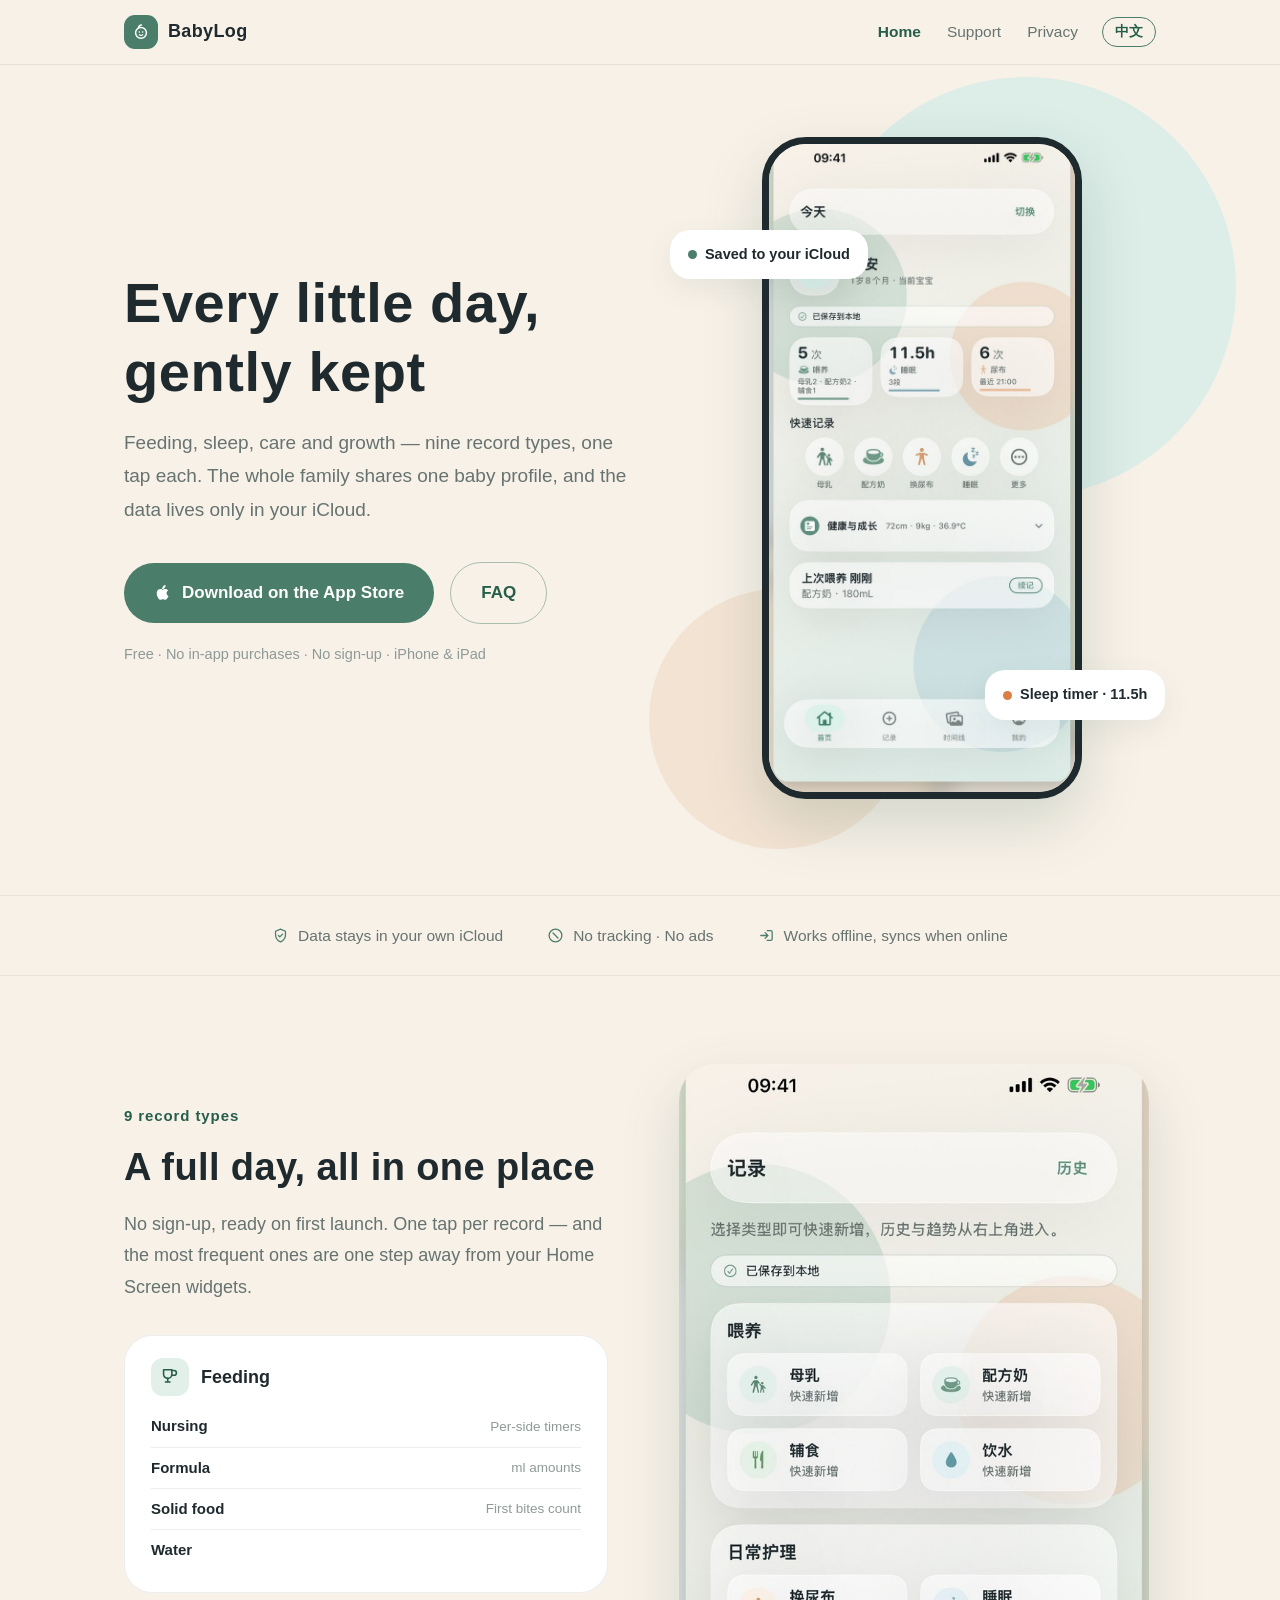
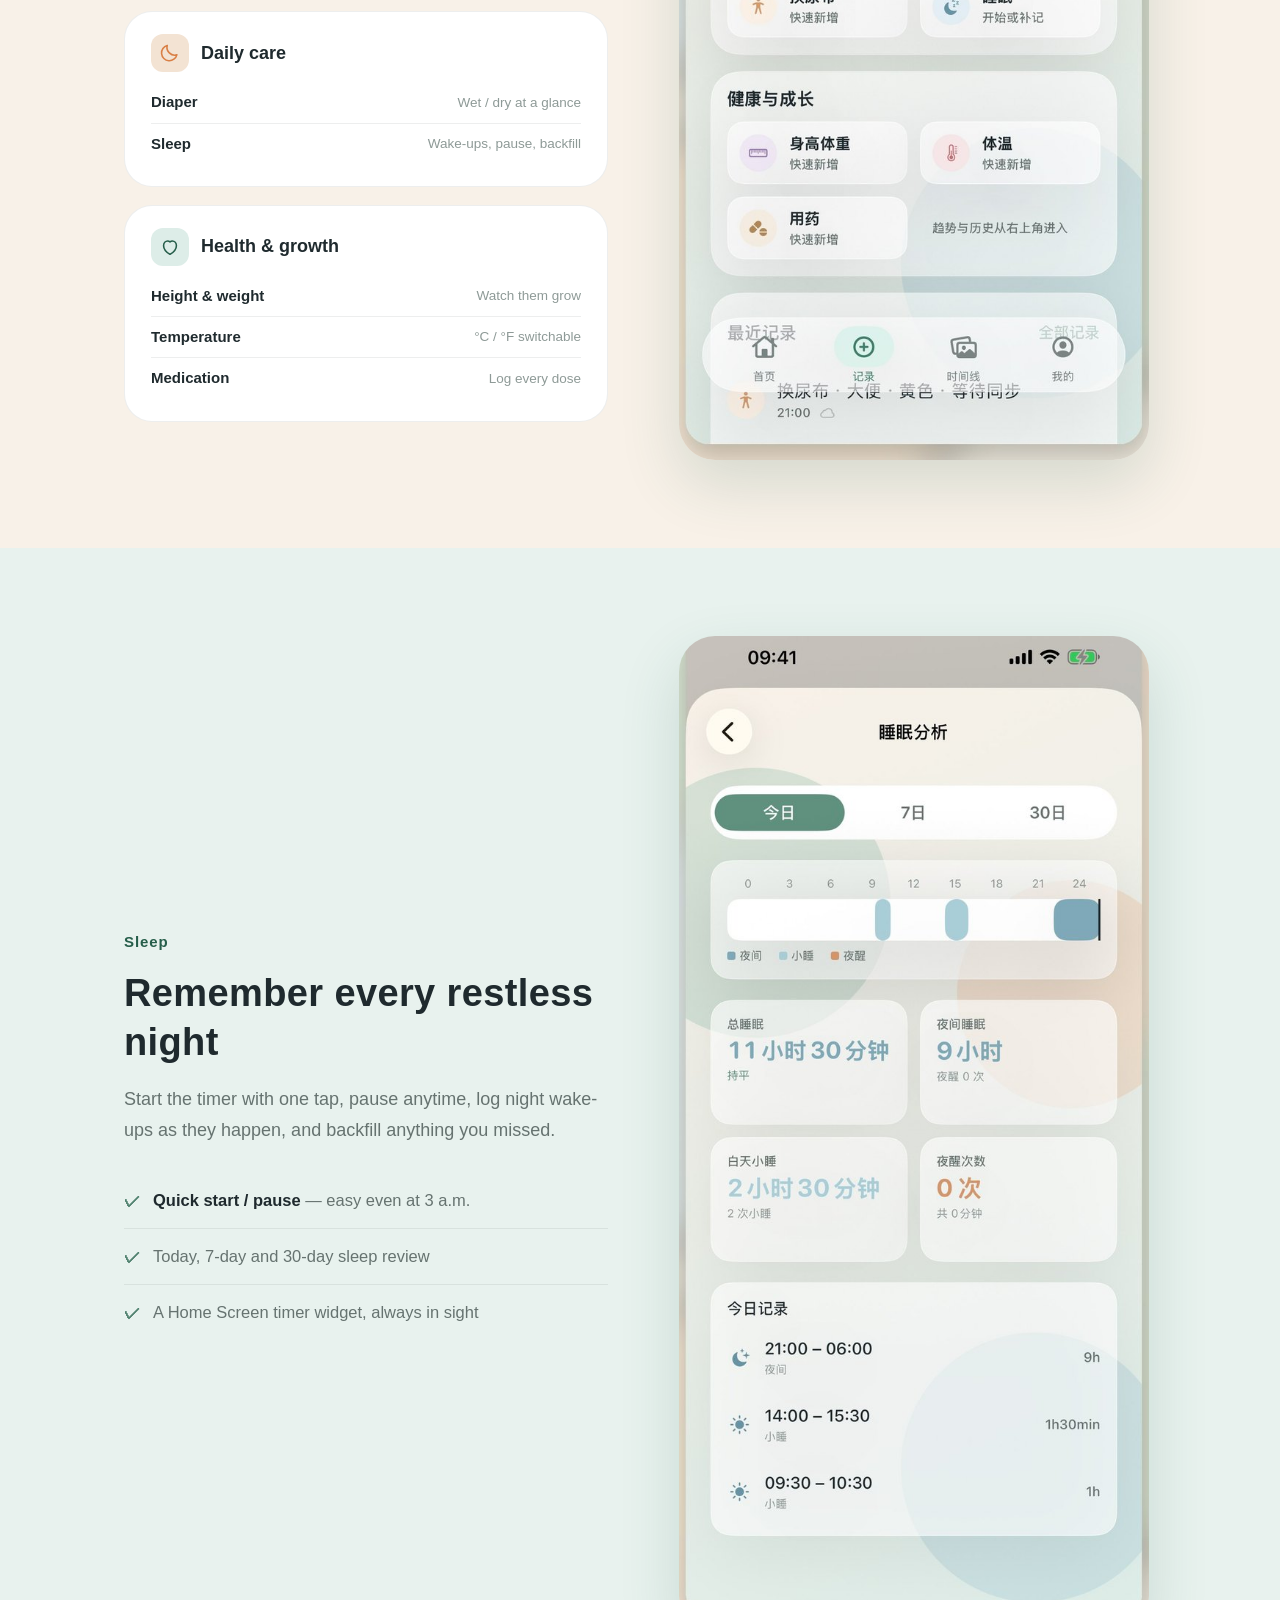
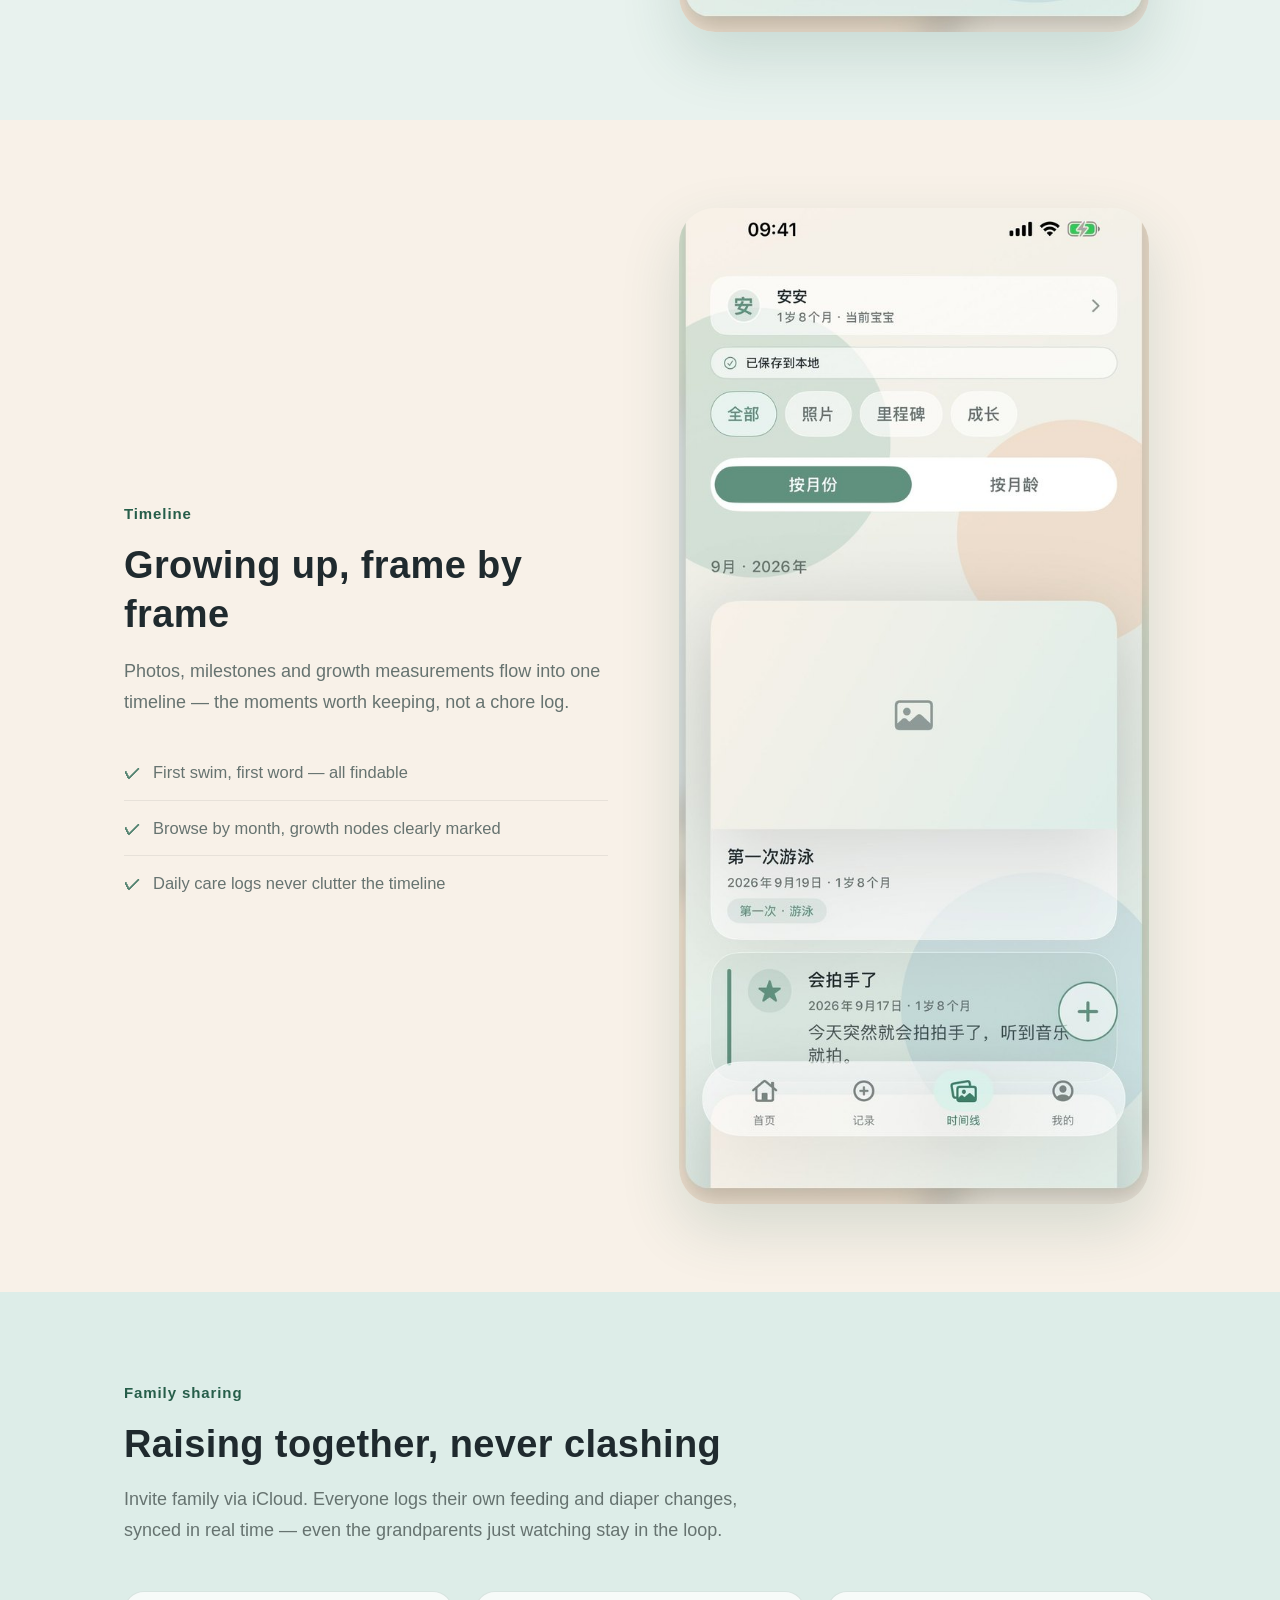
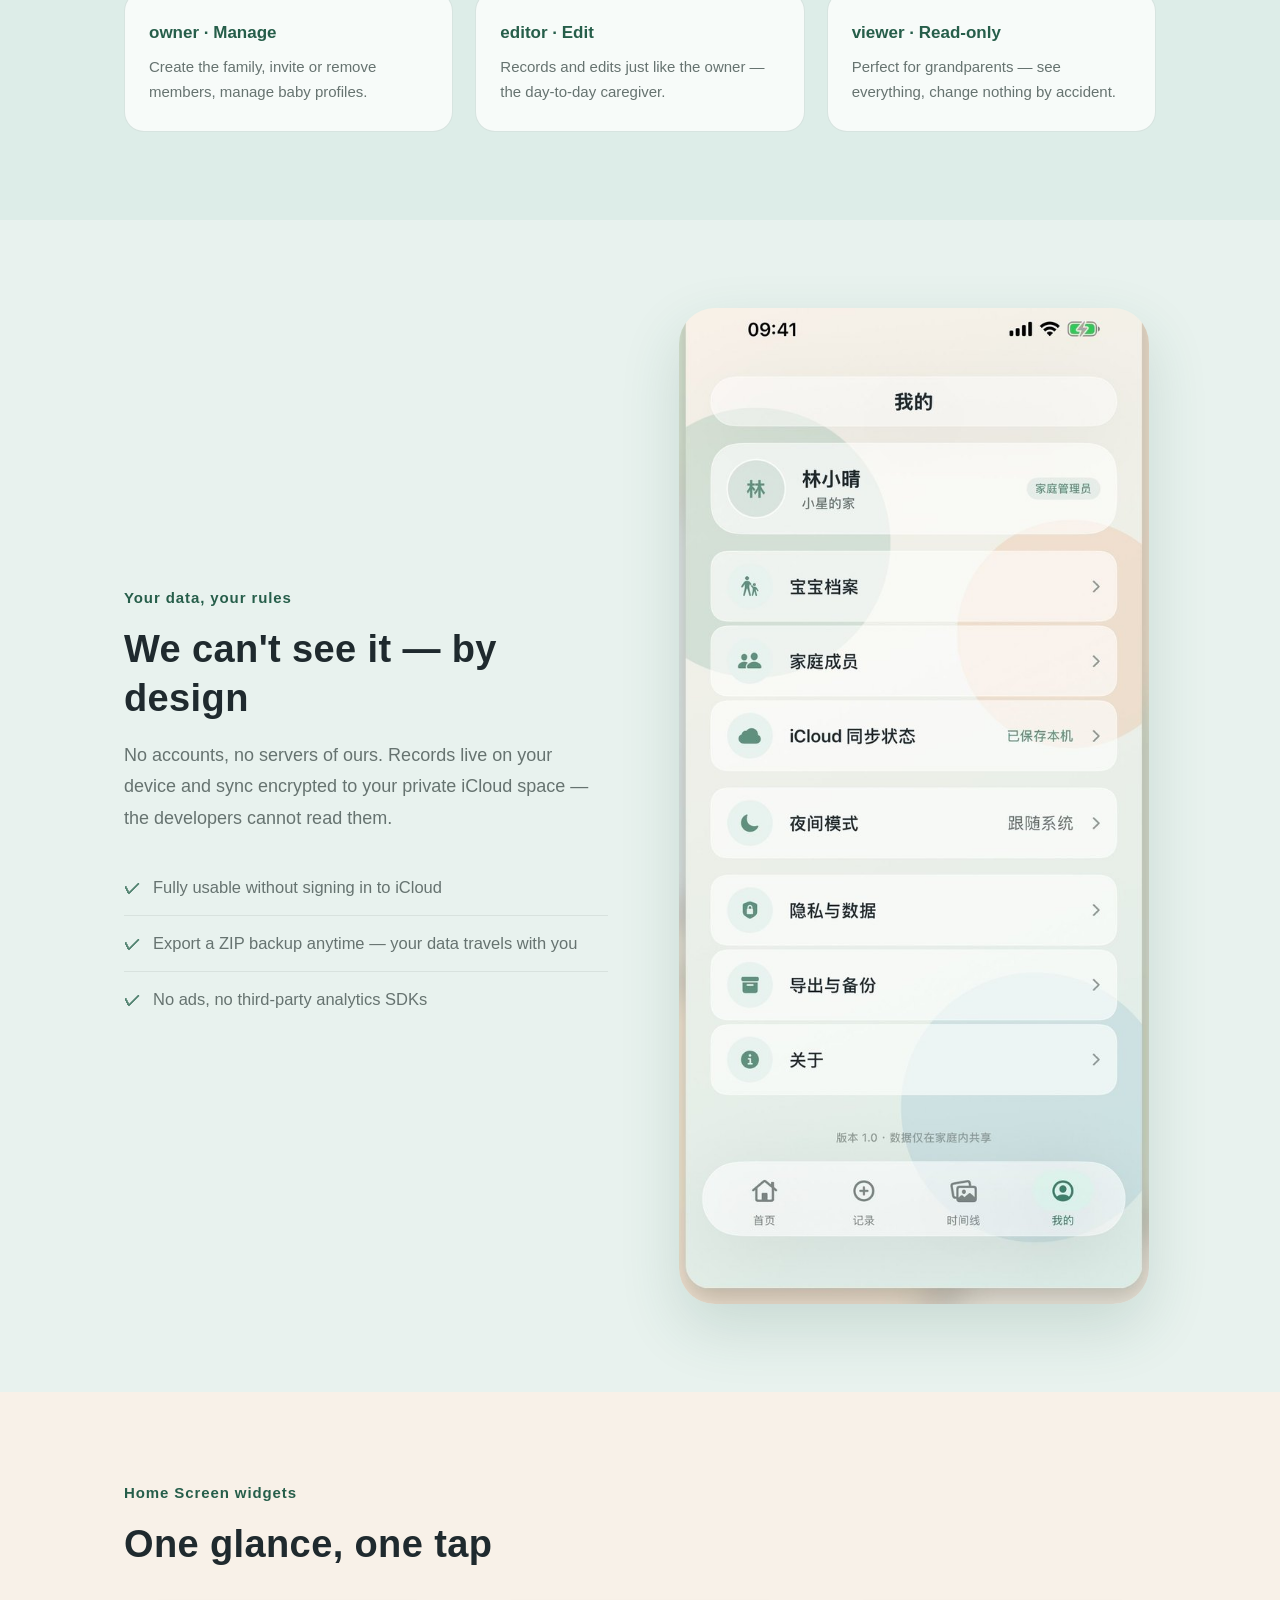
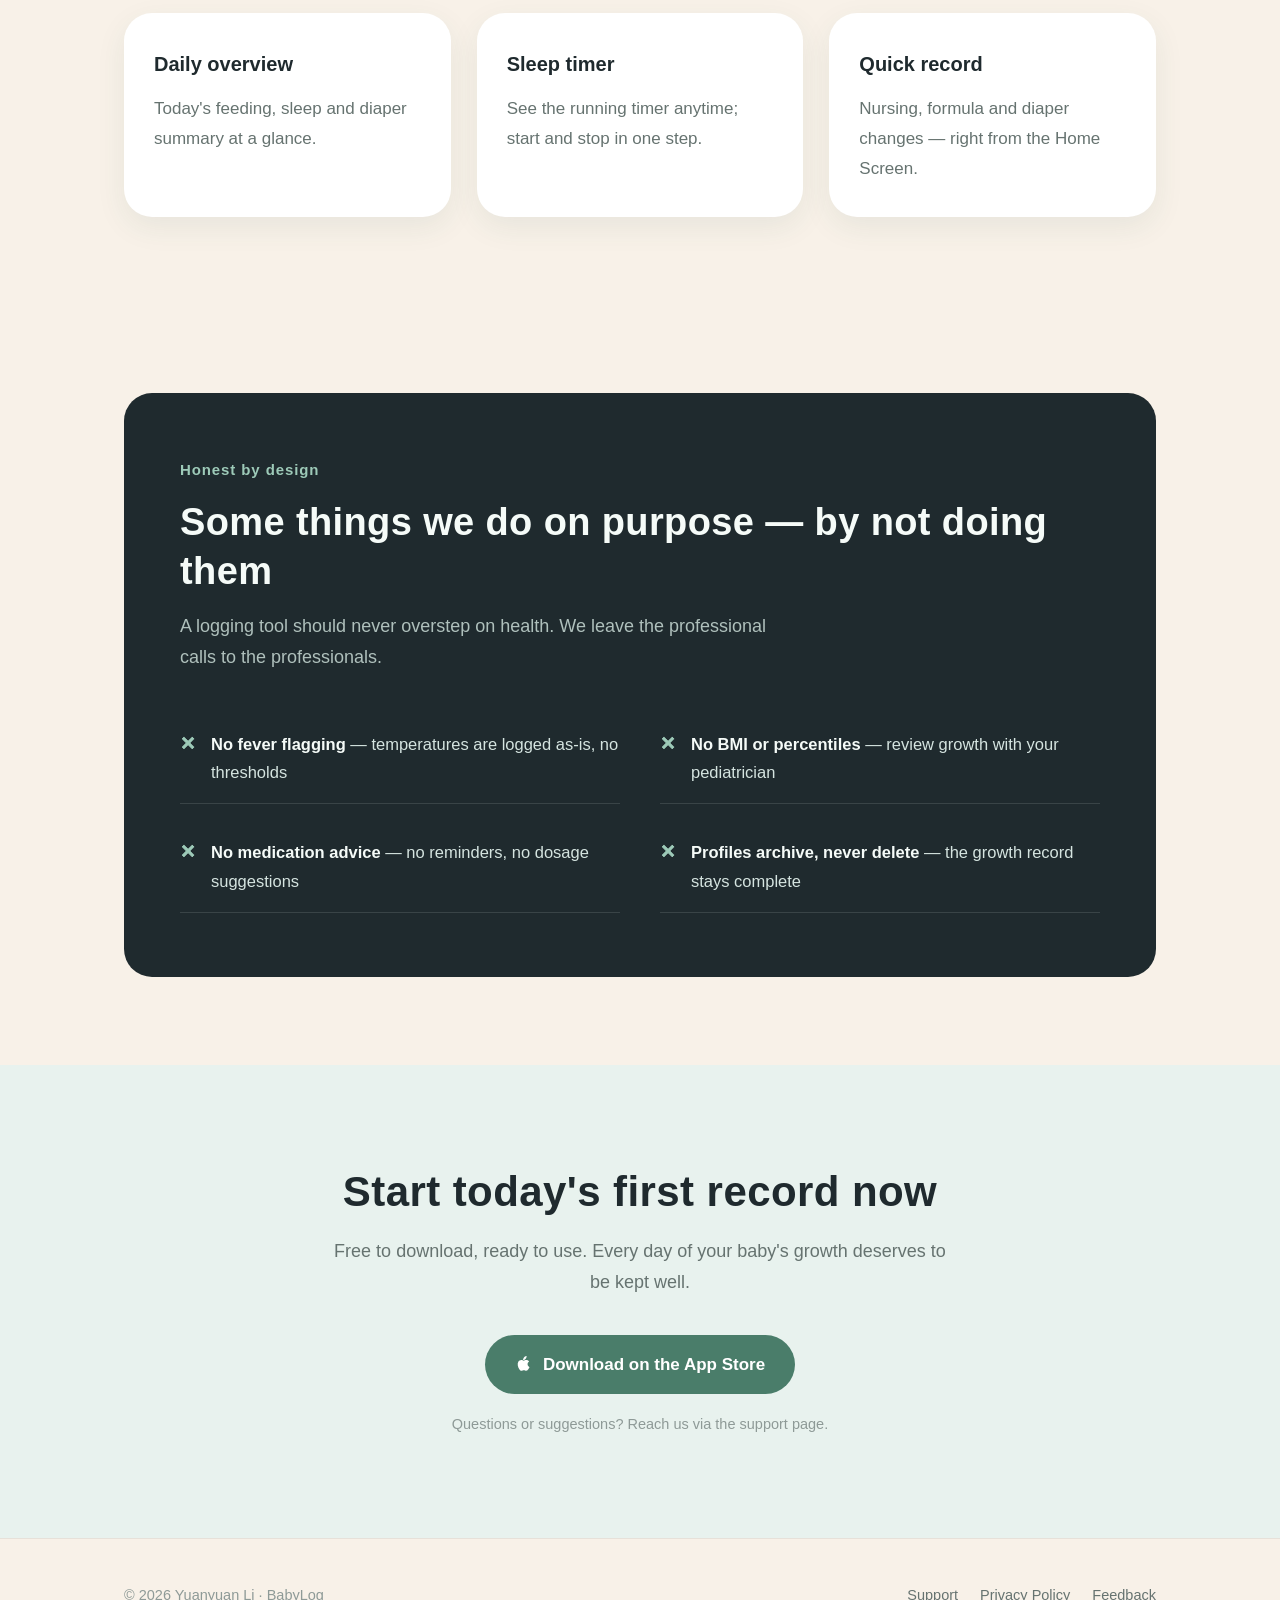
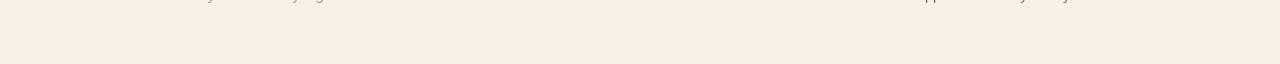
==== index.html @ 0cc8c856 "init init" ====
<!DOCTYPE html>
<html lang="zh-CN">
<head>
<meta charset="UTF-8">
<meta name="viewport" content="width=device-width, initial-scale=1">
<title>宝宝印记 BabyLog — 喂养睡眠护理，一站记录</title>
<meta name="description" content="宝宝印记是一款为爸爸妈妈准备的育儿记录 App：3 组 9 类记录、成长时间线、iCloud 家庭共享、桌面小组件。数据只保存在你的设备与 iCloud，免费、无广告、无需注册。">
<meta property="og:title" content="宝宝印记 BabyLog — 喂养睡眠护理，一站记录">
<meta property="og:description" content="为爸爸妈妈准备的育儿记录本。9 类记录、成长时间线、家庭共享，数据只属于你。">
<meta property="og:type" content="website">
<link rel="stylesheet" href="assets/site.css">
<link rel="icon" href="data:image/svg+xml,%3Csvg xmlns='http://www.w3.org/2000/svg' viewBox='0 0 64 64'%3E%3Crect width='64' height='64' rx='16' fill='%234A7D6A'/%3E%3Ccircle cx='32' cy='36' r='14' fill='%23fff'/%3E%3Ccircle cx='27' cy='34' r='2.5' fill='%234A7D6A'/%3E%3Ccircle cx='37' cy='34' r='2.5' fill='%234A7D6A'/%3E%3Cpath d='M27 41c2 2.4 8 2.4 10 0' stroke='%234A7D6A' stroke-width='2.4' stroke-linecap='round' fill='none'/%3E%3C/svg%3E">
</head>
<body>

<header class="site-header">
  <div class="wrap nav">
    <a class="brand" href="index.html">
      <span class="brand-mark" aria-hidden="true">
        <svg width="20" height="20" viewBox="0 0 24 24" fill="none"><circle cx="12" cy="13" r="6.5" stroke="currentColor" stroke-width="1.8"/><circle cx="10" cy="12" r="1" fill="currentColor"/><circle cx="14" cy="12" r="1" fill="currentColor"/><path d="M10 15.2c1 1.2 3 1.2 4 0" stroke="currentColor" stroke-width="1.4" stroke-linecap="round"/><path d="M9 6.5C9.5 4.8 11 3.5 12.5 3.5" stroke="currentColor" stroke-width="1.8" stroke-linecap="round"/></svg>
      </span>
      <span data-zh="宝宝印记" data-en="BabyLog">宝宝印记</span>
    </a>
    <nav class="nav-links" aria-label="主导航">
      <a href="index.html" aria-current="page" data-zh="首页" data-en="Home">首页</a>
      <a href="support.html" data-zh="技术支持" data-en="Support">技术支持</a>
      <a href="privacy.html" data-zh="隐私政策" data-en="Privacy">隐私政策</a>
      <button class="lang-btn" type="button">EN</button>
    </nav>
  </div>
</header>

<main>
  <!-- Hero -->
  <section class="hero">
    <div class="wrap hero-grid">
      <div>
        <h1 data-zh="宝宝的每一天，轻松记下" data-en="Every little day, gently kept">宝宝的每一天，轻松记下</h1>
        <p class="lead" data-zh="喂养、睡眠、护理、成长——9 类记录一键写下；家人共享同一份宝宝档案，数据只保存在你的 iCloud。" data-en="Feeding, sleep, care and growth — nine record types, one tap each. The whole family shares one baby profile, and the data lives only in your iCloud.">喂养、睡眠、护理、成长——9 类记录一键写下；家人共享同一份宝宝档案，数据只保存在你的 iCloud。</p>
        <div class="hero-actions">
          <a class="btn btn-primary" href="#" data-appstore>
            <svg width="18" height="18" viewBox="0 0 24 24" fill="currentColor" aria-hidden="true"><path d="M12 3.2c.9-1.1 2.3-1.9 3.5-1.9.1 1.3-.4 2.6-1.2 3.6-.9 1.1-2.2 1.9-3.5 1.8-.2-1.2.5-2.5 1.2-3.5zM16.7 12.2c0-2.4 2-3.6 2.1-3.7-1.1-1.7-2.9-1.9-3.5-1.9-1.5-.2-2.9.9-3.7.9-.8 0-1.9-.9-3.2-.86-1.6 0-3.1 1-4 2.4-1.7 2.9-.4 7.3 1.2 9.7.8 1.2 1.8 2.5 3 2.4 1.2 0 1.7-.8 3.2-.8s1.9.8 3.2.76c1.3 0 2.2-1.2 3-2.3.9-1.4 1.3-2.7 1.3-2.8-.03-.01-2.6-1-2.6-4.04z"/></svg>
            <span data-zh="App Store 下载" data-en="Download on the App Store">App Store 下载</span>
          </a>
          <a class="btn btn-ghost" href="support.html" data-zh="常见问题" data-en="FAQ">常见问题</a>
        </div>
        <p class="hero-note" data-zh="免费 · 无内购 · 无需注册账号 · 支持 iPhone 与 iPad" data-en="Free · No in-app purchases · No sign-up · iPhone &amp; iPad">免费 · 无内购 · 无需注册账号 · 支持 iPhone 与 iPad</p>
      </div>
      <div class="hero-visual">
        <span class="hero-blob blob-1" aria-hidden="true"></span>
        <span class="hero-blob blob-2" aria-hidden="true"></span>
        <div class="phone"><img src="assets/ui-home.jpg" alt="宝宝印记首页截图：今日概览与快速记录" width="640" height="1356"></div>
        <div class="float-chip chip-a"><span class="dot"></span><span data-zh="已保存到你的 iCloud" data-en="Saved to your iCloud">已保存到你的 iCloud</span></div>
        <div class="float-chip chip-b"><span class="dot"></span><span data-zh="睡眠计时中 · 11.5h" data-en="Sleep timer · 11.5h">睡眠计时中 · 11.5h</span></div>
      </div>
    </div>
  </section>

  <!-- 信任条 -->
  <section class="trust">
    <div class="wrap trust-row">
      <span><svg width="17" height="17" viewBox="0 0 24 24" fill="none" aria-hidden="true"><path d="M12 3l7 3v5c0 4.5-3 8.4-7 10-4-1.6-7-5.5-7-10V6l7-3z" stroke="currentColor" stroke-width="1.8" stroke-linejoin="round"/><path d="M9 12l2 2 4-4" stroke="currentColor" stroke-width="1.8" stroke-linecap="round" stroke-linejoin="round"/></svg><span data-zh="数据存在你自己的 iCloud" data-en="Data stays in your own iCloud">数据存在你自己的 iCloud</span></span>
      <span><svg width="17" height="17" viewBox="0 0 24 24" fill="none" aria-hidden="true"><circle cx="12" cy="12" r="9" stroke="currentColor" stroke-width="1.8"/><path d="M8.5 8.5l7 7" stroke="currentColor" stroke-width="1.8" stroke-linecap="round"/></svg><span data-zh="不收集 · 不追踪 · 无广告" data-en="No tracking · No ads">不收集 · 不追踪 · 无广告</span></span>
      <span><svg width="17" height="17" viewBox="0 0 24 24" fill="none" aria-hidden="true"><path d="M4 12h10M4 12l4-4M4 12l4 4" stroke="currentColor" stroke-width="1.8" stroke-linecap="round" stroke-linejoin="round" transform="rotate(180 9 12)"/><path d="M13 5h5a2 2 0 012 2v10a2 2 0 01-2 2h-5" stroke="currentColor" stroke-width="1.8" stroke-linecap="round"/></svg><span data-zh="离线也能记，联网自动同步" data-en="Works offline, syncs when online">离线也能记，联网自动同步</span></span>
    </div>
  </section>

  <!-- 3 组 9 类 -->
  <section class="section">
    <div class="wrap feature">
      <div>
        <p class="kicker" data-zh="3 组 9 类" data-en="9 record types">3 组 9 类</p>
        <h2 data-zh="宝宝的一天，都在这里" data-en="A full day, all in one place">宝宝的一天，都在这里</h2>
        <p class="lead" data-zh="打开即用，不用注册。按类型轻点一下就记好，高频操作还可以从桌面小组件一步直达。" data-en="No sign-up, ready on first launch. One tap per record — and the most frequent ones are one step away from your Home Screen widgets.">打开即用，不用注册。按类型轻点一下就记好，高频操作还可以从桌面小组件一步直达。</p>
        <div class="groups stack" style="margin-top:32px">
          <div class="group-card">
            <h3><span class="group-icon gi-feed" aria-hidden="true"><svg width="22" height="22" viewBox="0 0 24 24" fill="none"><path d="M5 4h9v5a4.5 4.5 0 01-9 0V4z" stroke="currentColor" stroke-width="1.7" stroke-linejoin="round"/><path d="M14 5h2.5a2.5 2.5 0 010 5H14M7 17.5h5M9.5 13.5v4" stroke="currentColor" stroke-width="1.7" stroke-linecap="round"/></svg></span><span data-zh="喂养" data-en="Feeding">喂养</span></h3>
            <ul>
              <li><b data-zh="母乳" data-en="Nursing">母乳</b><small data-zh="左右侧分别计时" data-en="Per-side timers">左右侧分别计时</small></li>
              <li><b data-zh="配方奶" data-en="Formula">配方奶</b><small data-zh="奶量毫升" data-en="ml amounts">奶量毫升</small></li>
              <li><b data-zh="辅食" data-en="Solid food">辅食</b><small data-zh="第一口也算数" data-en="First bites count">第一口也算数</small></li>
              <li><b data-zh="饮水" data-en="Water">饮水</b><small></small></li>
            </ul>
          </div>
          <div class="group-card">
            <h3><span class="group-icon gi-care" aria-hidden="true"><svg width="22" height="22" viewBox="0 0 24 24" fill="none"><path d="M19.5 14A8.5 8.5 0 019 3.7 8.5 8.5 0 1019.5 14z" stroke="currentColor" stroke-width="1.7" stroke-linejoin="round"/></svg></span><span data-zh="日常护理" data-en="Daily care">日常护理</span></h3>
            <ul>
              <li><b data-zh="换尿布" data-en="Diaper">换尿布</b><small data-zh="状态一目了然" data-en="Wet / dry at a glance">状态一目了然</small></li>
              <li><b data-zh="睡眠" data-en="Sleep">睡眠</b><small data-zh="夜醒、暂停、补记" data-en="Wake-ups, pause, backfill">夜醒、暂停、补记</small></li>
            </ul>
          </div>
          <div class="group-card">
            <h3><span class="group-icon gi-health" aria-hidden="true"><svg width="22" height="22" viewBox="0 0 24 24" fill="none"><path d="M12 20s-7-4.3-7-9.5C5 7.5 7 5.5 9.5 5.5c1.3 0 2.5.9 2.5.9s1.2-.9 2.5-.9C17 5.5 19 7.5 19 10.5c0 5.2-7 9.5-7 9.5z" stroke="currentColor" stroke-width="1.7" stroke-linejoin="round"/></svg></span><span data-zh="健康与成长" data-en="Health &amp; growth">健康与成长</span></h3>
            <ul>
              <li><b data-zh="身高体重" data-en="Height &amp; weight">身高体重</b><small data-zh="看得到的长高" data-en="Watch them grow">看得到的长高</small></li>
              <li><b data-zh="体温" data-en="Temperature">体温</b><small data-zh="℃ / ℉ 自由切换" data-en="°C / °F switchable">℃ / ℉ 自由切换</small></li>
              <li><b data-zh="用药" data-en="Medication">用药</b><small data-zh="记下每一次" data-en="Log every dose">记下每一次</small></li>
            </ul>
          </div>
        </div>
      </div>
      <div class="feature-media">
        <img src="assets/ui-record.jpg" alt="记录页截图：3 组 9 类记录入口" loading="lazy" width="640" height="1356">
      </div>
    </div>
  </section>

  <!-- 睡眠 -->
  <section class="section section-tint">
    <div class="wrap feature rev">
      <div class="feature-media">
        <img src="assets/ui-sleep.jpg" alt="睡眠分析截图：今日与 7 日、30 日回顾" loading="lazy" width="640" height="1356">
      </div>
      <div>
        <p class="kicker" data-zh="睡眠" data-en="Sleep">睡眠</p>
        <h2 data-zh="哄睡的夜，记得更清楚" data-en="Remember every restless night">哄睡的夜，记得更清楚</h2>
        <p class="lead" data-zh="一键开始计时，随时暂停；夜醒了顺手补一段，忘记录的也能补记。" data-en="Start the timer with one tap, pause anytime, log night wake-ups as they happen, and backfill anything you missed.">一键开始计时，随时暂停；夜醒了顺手补一段，忘记录的也能补记。</p>
        <ul class="feature-points">
          <li><span class="tick">✓</span><span><b data-zh="快速开始 / 暂停" data-en="Quick start / pause">快速开始 / 暂停</b><span data-zh="，深夜操作不费神" data-en=" — easy even at 3 a.m.">，深夜操作不费神</span></span></li>
          <li><span class="tick">✓</span><span data-zh="今日、7 日、30 日睡眠回顾" data-en="Today, 7-day and 30-day sleep review">今日、7 日、30 日睡眠回顾</span></li>
          <li><span class="tick">✓</span><span data-zh="桌面睡眠计时小组件，抬手可见" data-en="A Home Screen timer widget, always in sight">桌面睡眠计时小组件，抬手可见</span></li>
        </ul>
      </div>
    </div>
  </section>

  <!-- 时间线 -->
  <section class="section">
    <div class="wrap feature">
      <div>
        <p class="kicker" data-zh="时间线" data-en="Timeline">时间线</p>
        <h2 data-zh="长大，是一帧一帧的" data-en="Growing up, frame by frame">长大，是一帧一帧的</h2>
        <p class="lead" data-zh="照片、里程碑、身高体重成长节点自动汇入时间线——只留值得纪念的时刻，不刷流水账。" data-en="Photos, milestones and growth measurements flow into one timeline — the moments worth keeping, not a chore log.">照片、里程碑、身高体重成长节点自动汇入时间线——只留值得纪念的时刻，不刷流水账。</p>
        <ul class="feature-points">
          <li><span class="tick">✓</span><span data-zh="第一次游泳、第一次叫妈妈，都找得到" data-en="First swim, first word — all findable">第一次游泳、第一次叫妈妈，都找得到</span></li>
          <li><span class="tick">✓</span><span data-zh="按月份浏览，成长节点清晰标注" data-en="Browse by month, growth nodes clearly marked">按月份浏览，成长节点清晰标注</span></li>
          <li><span class="tick">✓</span><span data-zh="喂养、尿布这些日常操作不会打扰时间线" data-en="Daily care logs never clutter the timeline">喂养、尿布这些日常操作不会打扰时间线</span></li>
        </ul>
      </div>
      <div class="feature-media">
        <img src="assets/ui-timeline.jpg" alt="时间线截图：照片、里程碑与成长节点" loading="lazy" width="640" height="1356">
      </div>
    </div>
  </section>

  <!-- 家庭共享 -->
  <section class="section section-mint">
    <div class="wrap">
      <p class="kicker" data-zh="家庭共享" data-en="Family sharing">家庭共享</p>
      <h2 data-zh="一起带娃，互不打架" data-en="Raising together, never clashing">一起带娃，互不打架</h2>
      <p class="lead" data-zh="通过 iCloud 邀请家人加入同一个家庭。谁喂的奶、谁换的尿布，各自记录、实时同步，看娃的人也始终不掉队。" data-en="Invite family via iCloud. Everyone logs their own feeding and diaper changes, synced in real time — even the grandparents just watching stay in the loop.">通过 iCloud 邀请家人加入同一个家庭。谁喂的奶、谁换的尿布，各自记录、实时同步，看娃的人也始终不掉队。</p>
      <div class="roles">
        <div class="role">
          <h4 data-zh="owner · 管理家庭" data-en="owner · Manage">owner · 管理家庭</h4>
          <p data-zh="创建家庭、邀请或移除成员、管理宝宝档案。" data-en="Create the family, invite or remove members, manage baby profiles.">创建家庭、邀请或移除成员、管理宝宝档案。</p>
        </div>
        <div class="role">
          <h4 data-zh="editor · 编辑记录" data-en="editor · Edit">editor · 编辑记录</h4>
          <p data-zh="和 owner 一样记录与修改，日常带娃的主力。" data-en="Records and edits just like the owner — the day-to-day caregiver.">和 owner 一样记录与修改，日常带娃的主力。</p>
        </div>
        <div class="role">
          <h4 data-zh="viewer · 只读查看" data-en="viewer · Read-only">viewer · 只读查看</h4>
          <p data-zh="适合老人或看娃的人，随时了解近况，不会误改记录。" data-en="Perfect for grandparents — see everything, change nothing by accident.">适合老人或看娃的人，随时了解近况，不会误改记录。</p>
        </div>
      </div>
    </div>
  </section>

  <!-- 数据在你手中 -->
  <section class="section section-tint">
    <div class="wrap feature rev">
      <div class="feature-media">
        <img src="assets/ui-family.jpg" alt="「我的」页截图：iCloud 同步状态、隐私与数据、导出与备份" loading="lazy" width="640" height="1356">
      </div>
      <div>
        <p class="kicker" data-zh="数据只属于你" data-en="Your data, your rules">数据只属于你</p>
        <h2 data-zh="我们看不到，也拿不到" data-en="We can't see it — by design">我们看不到，也拿不到</h2>
        <p class="lead" data-zh="没有账号体系，没有自建服务器。记录保存在本机，登录 iCloud 后经加密同步到你的私有空间，开发团队无法查看。" data-en="No accounts, no servers of ours. Records live on your device and sync encrypted to your private iCloud space — the developers cannot read them.">没有账号体系，没有自建服务器。记录保存在本机，登录 iCloud 后经加密同步到你的私有空间，开发团队无法查看。</p>
        <ul class="feature-points">
          <li><span class="tick">✓</span><span data-zh="不登录 iCloud 也能完整使用" data-en="Fully usable without signing in to iCloud">不登录 iCloud 也能完整使用</span></li>
          <li><span class="tick">✓</span><span data-zh="随时导出 ZIP 备份，数据可以带走" data-en="Export a ZIP backup anytime — your data travels with you">随时导出 ZIP 备份，数据可以带走</span></li>
          <li><span class="tick">✓</span><span data-zh="无广告、无第三方统计 SDK" data-en="No ads, no third-party analytics SDKs">无广告、无第三方统计 SDK</span></li>
        </ul>
      </div>
    </div>
  </section>

  <!-- 小组件 -->
  <section class="section">
    <div class="wrap">
      <p class="kicker" data-zh="桌面小组件" data-en="Home Screen widgets">桌面小组件</p>
      <h2 data-zh="抬手就记，不用找 App" data-en="One glance, one tap">抬手就记，不用找 App</h2>
      <div class="groups" style="margin-top:44px">
        <div class="group-card">
          <h3 data-zh="首页概览" data-en="Daily overview">首页概览</h3>
          <p style="color:var(--sub);margin-top:12px" data-zh="今天的喂养、睡眠、尿布概况，一眼掌握。" data-en="Today's feeding, sleep and diaper summary at a glance.">今天的喂养、睡眠、尿布概况，一眼掌握。</p>
        </div>
        <div class="group-card">
          <h3 data-zh="睡眠计时" data-en="Sleep timer">睡眠计时</h3>
          <p style="color:var(--sub);margin-top:12px" data-zh="计时中的睡眠随时可见，开始与结束一步完成。" data-en="See the running timer anytime; start and stop in one step.">计时中的睡眠随时可见，开始与结束一步完成。</p>
        </div>
        <div class="group-card">
          <h3 data-zh="快速记录" data-en="Quick record">快速记录</h3>
          <p style="color:var(--sub);margin-top:12px" data-zh="母乳、配方奶、换尿布，从桌面直接记。" data-en="Nursing, formula and diaper changes — right from the Home Screen.">母乳、配方奶、换尿布，从桌面直接记。</p>
        </div>
      </div>
    </div>
  </section>

  <!-- 诚实的设计 -->
  <section class="section">
    <div class="wrap">
      <div class="honest">
        <p class="kicker" style="color:#9DCAB8" data-zh="诚实的设计" data-en="Honest by design">诚实的设计</p>
        <h2 data-zh="有些事，我们刻意不做" data-en="Some things we do on purpose — by not doing them">有些事，我们刻意不做</h2>
        <p class="lead" data-zh="涉及健康的事，记录工具不该越界替你判断。我们把专业的事留给专业的人。" data-en="A logging tool should never overstep on health. We leave the professional calls to the professionals.">涉及健康的事，记录工具不该越界替你判断。我们把专业的事留给专业的人。</p>
        <ul class="honest-list">
          <li><span class="no">✕</span><span><b data-zh="不做发烧判断" data-en="No fever flagging">不做发烧判断</b><span data-zh="——体温只客观记录，不标红、不设阈值" data-en=" — temperatures are logged as-is, no thresholds">——体温只客观记录，不标红、不设阈值</span></span></li>
          <li><span class="no">✕</span><span><b data-zh="不算 BMI / 百分位" data-en="No BMI or percentiles">不算 BMI / 百分位</b><span data-zh="——成长曲线请和儿保医生一起看" data-en=" — review growth with your pediatrician">——成长曲线请和儿保医生一起看</span></span></li>
          <li><span class="no">✕</span><span><b data-zh="不做用药建议" data-en="No medication advice">不做用药建议</b><span data-zh="——不提醒、不推荐剂量" data-en=" — no reminders, no dosage suggestions">——不提醒、不推荐剂量</span></span></li>
          <li><span class="no">✕</span><span><b data-zh="宝宝档案只归档" data-en="Profiles archive, never delete">宝宝档案只归档</b><span data-zh="——留一份完整的成长底稿" data-en=" — the growth record stays complete">——留一份完整的成长底稿</span></span></li>
        </ul>
      </div>
    </div>
  </section>

  <!-- CTA -->
  <section class="section-tint cta-band">
    <div class="wrap">
      <h2 data-zh="今天的第一条记录，从现在开始" data-en="Start today's first record now">今天的第一条记录，从现在开始</h2>
      <p class="lead" data-zh="免费下载，打开即用。宝宝长大的每一天，都值得被好好记下。" data-en="Free to download, ready to use. Every day of your baby's growth deserves to be kept well.">免费下载，打开即用。宝宝长大的每一天，都值得被好好记下。</p>
      <div class="hero-actions">
        <a class="btn btn-primary" href="#" data-appstore>
          <svg width="18" height="18" viewBox="0 0 24 24" fill="currentColor" aria-hidden="true"><path d="M12 3.2c.9-1.1 2.3-1.9 3.5-1.9.1 1.3-.4 2.6-1.2 3.6-.9 1.1-2.2 1.9-3.5 1.8-.2-1.2.5-2.5 1.2-3.5zM16.7 12.2c0-2.4 2-3.6 2.1-3.7-1.1-1.7-2.9-1.9-3.5-1.9-1.5-.2-2.9.9-3.7.9-.8 0-1.9-.9-3.2-.86-1.6 0-3.1 1-4 2.4-1.7 2.9-.4 7.3 1.2 9.7.8 1.2 1.8 2.5 3 2.4 1.2 0 1.7-.8 3.2-.8s1.9.8 3.2.76c1.3 0 2.2-1.2 3-2.3.9-1.4 1.3-2.7 1.3-2.8-.03-.01-2.6-1-2.6-4.04z"/></svg>
          <span data-zh="App Store 下载" data-en="Download on the App Store">App Store 下载</span>
        </a>
      </div>
      <p class="hero-note" data-zh="如有问题或建议，欢迎通过支持页面联系我们。" data-en="Questions or suggestions? Reach us via the support page.">如有问题或建议，欢迎通过支持页面联系我们。</p>
    </div>
  </section>
</main>

<footer class="site-footer">
  <div class="wrap footer-row">
    <span>© 2026 Yuanyuan Li · <span data-zh="宝宝印记 BabyLog" data-en="BabyLog">宝宝印记 BabyLog</span></span>
    <nav aria-label="页脚导航">
      <a href="support.html" data-zh="技术支持" data-en="Support">技术支持</a>
      <a href="privacy.html" data-zh="隐私政策" data-en="Privacy Policy">隐私政策</a>
      <a href="https://github.com/YOUR_GITHUB_USERNAME/YOUR_REPO/issues" rel="noopener" target="_blank" data-zh="问题反馈" data-en="Feedback">问题反馈</a>
    </nav>
  </div>
</footer>

<script src="assets/site.js"></script>
</body>
</html>
---- assets/site.css ----
/* 宝宝印记 BabyLog — 官网共享样式
   色板取自 App DesignSystem Token（Design Baseline v3）：
   奶油底 #F8F1E8 · 鼠尾草绿 #4A7D6A · 墨色 #1F2A2E · 薄荷 #DDEDE8/#E8F2EE */

:root {
  --cream: #F8F1E8;
  --cream-soft: #F5F0E7;
  --mint: #DDEDE8;
  --mint-soft: #E8F2EE;
  --card: #FFFFFF;
  --ink: #1F2A2E;
  --sub: #667370;
  --faint: #8E9A97;
  --sage: #4A7D6A;
  --sage-deep: #265E4A;
  --sage-tint: #E8F2EE;
  --apricot: #D97F45;
  --line: rgba(31, 42, 46, 0.08);
  --radius-l: 28px;
  --radius-m: 20px;
  --radius-s: 12px;
  --shadow-card: 0 10px 30px rgba(38, 94, 74, 0.08);
  --font: -apple-system, BlinkMacSystemFont, "SF Pro Text", "PingFang SC",
    "Hiragino Sans GB", "Helvetica Neue", "Microsoft YaHei", sans-serif;
}

* { margin: 0; padding: 0; box-sizing: border-box; }

html { scroll-behavior: smooth; }
@media (prefers-reduced-motion: reduce) {
  html { scroll-behavior: auto; }
  *, *::before, *::after { animation: none !important; transition: none !important; }
}

body {
  font-family: var(--font);
  color: var(--ink);
  background: var(--cream);
  font-size: 17px;
  line-height: 1.75;
  -webkit-font-smoothing: antialiased;
}

img { display: block; max-width: 100%; }
a { color: var(--sage-deep); }
a:focus-visible, button:focus-visible, summary:focus-visible {
  outline: 3px solid var(--sage);
  outline-offset: 3px;
  border-radius: 6px;
}

.wrap { max-width: 1080px; margin: 0 auto; padding: 0 24px; }

/* ---------- 顶部导航 ---------- */
.site-header {
  position: sticky; top: 0; z-index: 50;
  background: rgba(248, 241, 232, 0.88);
  -webkit-backdrop-filter: saturate(1.4) blur(14px);
  backdrop-filter: saturate(1.4) blur(14px);
  border-bottom: 1px solid var(--line);
}
.nav {
  display: flex; align-items: center; gap: 28px;
  height: 64px;
}
.brand {
  display: flex; align-items: center; gap: 10px;
  font-weight: 700; font-size: 18px; color: var(--ink);
  text-decoration: none; letter-spacing: 0.02em;
}
.brand-mark {
  width: 34px; height: 34px; border-radius: 11px;
  background: var(--sage);
  display: grid; place-items: center;
  color: #fff; flex: none;
}
.nav-links { display: flex; gap: 22px; margin-left: auto; align-items: center; }
.nav-links a {
  color: var(--sub); text-decoration: none; font-size: 15.5px; font-weight: 500;
  padding: 6px 2px;
}
.nav-links a:hover { color: var(--sage-deep); }
.nav-links a[aria-current="page"] { color: var(--sage-deep); font-weight: 600; }

.lang-btn {
  font-family: var(--font);
  border: 1.5px solid var(--sage);
  background: transparent; color: var(--sage-deep);
  font-size: 13.5px; font-weight: 600;
  padding: 5px 12px; border-radius: 999px; cursor: pointer;
}
.lang-btn:hover { background: var(--sage-tint); }

/* ---------- 按钮 ---------- */
.btn {
  display: inline-flex; align-items: center; gap: 10px;
  border-radius: 999px; text-decoration: none;
  font-weight: 600; font-size: 17px;
  padding: 15px 30px;
  transition: transform 0.15s ease, background 0.15s ease;
}
.btn:hover { transform: translateY(-1px); }
.btn-primary { background: var(--sage); color: #fff; }
.btn-primary:hover { background: var(--sage-deep); }
.btn-ghost { background: transparent; color: var(--sage-deep); border: 1.5px solid rgba(74, 125, 106, 0.45); }
.btn-ghost:hover { background: var(--sage-tint); }
.btn-store svg { flex: none; }

/* ---------- 区块 ---------- */
.section { padding: 88px 0; }
.section-tint { background: var(--mint-soft); }
.section-mint { background: var(--mint); }
.kicker {
  color: var(--sage-deep);
  font-size: 15px; font-weight: 700;
  margin-bottom: 14px;
  letter-spacing: 0.06em;
}
h2 { font-size: clamp(28px, 4vw, 38px); font-weight: 800; line-height: 1.3; letter-spacing: 0.01em; }
.lead { color: var(--sub); font-size: 18px; max-width: 620px; margin-top: 14px; }

/* ---------- 首页 Hero ---------- */
.hero { padding: 72px 0 96px; overflow: hidden; }
.hero-grid {
  display: grid; grid-template-columns: 1.05fr 0.95fr;
  gap: 48px; align-items: center;
}
.hero h1 {
  font-size: clamp(36px, 5.4vw, 56px);
  font-weight: 800; line-height: 1.22; letter-spacing: 0.01em;
}
.hero .lead { font-size: 19px; margin-top: 20px; }
.hero-actions { display: flex; gap: 16px; margin-top: 36px; flex-wrap: wrap; align-items: center; }
.hero-note { color: var(--faint); font-size: 14.5px; margin-top: 18px; }

.hero-visual { position: relative; display: flex; justify-content: center; }
.phone {
  width: min(320px, 74vw);
  border-radius: 44px;
  border: 7px solid var(--ink);
  box-shadow: 0 24px 60px rgba(38, 94, 74, 0.18);
  overflow: hidden;
  background: var(--cream);
}
.phone img { width: 100%; height: auto; }
.hero-blob {
  position: absolute; z-index: -1; border-radius: 50%;
}
.blob-1 { width: 420px; height: 420px; background: var(--mint); top: -60px; right: -80px; }
.blob-2 { width: 260px; height: 260px; background: #F3E3D3; bottom: -50px; left: -40px; }

/* 悬浮小卡 */
.float-chip {
  position: absolute;
  background: var(--card);
  border-radius: var(--radius-m);
  box-shadow: var(--shadow-card);
  padding: 12px 18px;
  font-size: 14.5px; font-weight: 600; color: var(--ink);
  display: flex; align-items: center; gap: 8px;
}
.float-chip .dot { width: 9px; height: 9px; border-radius: 50%; background: var(--sage); flex: none; }
.chip-a { top: 14%; left: -4%; }
.chip-b { bottom: 12%; right: -2%; }
.chip-b .dot { background: var(--apricot); }

/* ---------- 信任条 ---------- */
.trust { border-top: 1px solid var(--line); border-bottom: 1px solid var(--line); padding: 26px 0; }
.trust-row {
  display: flex; gap: 14px 44px; flex-wrap: wrap; justify-content: center;
  color: var(--sub); font-size: 15.5px; font-weight: 500;
}
.trust-row span { display: inline-flex; align-items: center; gap: 9px; }
.trust-row svg { color: var(--sage); flex: none; }

/* ---------- 记录分组 ---------- */
.groups { display: grid; grid-template-columns: repeat(3, 1fr); gap: 26px; margin-top: 52px; }
.group-card {
  background: var(--card); border-radius: var(--radius-l);
  padding: 34px 30px; box-shadow: var(--shadow-card);
}
.group-card h3 { font-size: 20px; font-weight: 700; display: flex; align-items: center; gap: 12px; }
.group-icon {
  width: 44px; height: 44px; border-radius: 14px; flex: none;
  display: grid; place-items: center;
}
.gi-feed { background: #E3EFE9; color: var(--sage-deep); }
.gi-care { background: #F3E3D3; color: var(--apricot); }
.gi-health { background: var(--mint); color: var(--sage-deep); }
.group-card ul { list-style: none; margin-top: 20px; }
.group-card li {
  padding: 11px 0; border-bottom: 1px solid var(--line);
  color: var(--sub); font-size: 16px;
  display: flex; justify-content: space-between; gap: 12px;
}
.group-card li:last-child { border-bottom: none; }
.group-card li b { color: var(--ink); font-weight: 600; }
.group-card li small { color: var(--faint); font-size: 13.5px; align-self: center; text-align: right; }

/* 左文右图的紧凑分组列表 */
.groups.stack { grid-template-columns: 1fr; gap: 18px; }
.groups.stack .group-card { padding: 22px 26px; box-shadow: none; border: 1px solid var(--line); }
.groups.stack .group-card h3 { font-size: 18px; }
.groups.stack .group-card ul { margin-top: 10px; }
.groups.stack .group-card li { padding: 7px 0; font-size: 15px; }
.groups.stack .group-icon { width: 38px; height: 38px; border-radius: 12px; }

/* ---------- 图文分栏 feature ---------- */
.feature { display: grid; grid-template-columns: 1fr 1fr; gap: 64px; align-items: center; }
.feature.rev .feature-media { order: 2; }
.feature-media img { border-radius: 36px; box-shadow: 0 24px 60px rgba(38, 94, 74, 0.16); width: min(470px, 100%); height: auto; margin: 0 auto; }
.feature h2 { margin-top: 8px; }
.feature .lead { margin-top: 16px; }
.feature-points { list-style: none; margin-top: 26px; }
.feature-points li {
  padding: 13px 0; border-bottom: 1px solid var(--line);
  display: flex; gap: 12px; align-items: baseline;
  color: var(--sub); font-size: 16.5px;
}
.feature-points li:last-child { border-bottom: none; }
.feature-points b { color: var(--ink); font-weight: 600; }
.feature-points .tick { color: var(--sage); font-weight: 700; flex: none; }

/* 角色卡（家庭共享） */
.roles { display: grid; grid-template-columns: repeat(3, 1fr); gap: 22px; margin-top: 44px; }
.role {
  border-radius: var(--radius-m);
  padding: 26px 24px;
  background: rgba(255, 255, 255, 0.75);
  border: 1px solid rgba(74, 125, 106, 0.18);
}
.role h4 { font-size: 17px; font-weight: 700; color: var(--sage-deep); }
.role p { color: var(--sub); font-size: 15px; margin-top: 8px; line-height: 1.65; }

/* ---------- 诚实的设计 ---------- */
.honest { background: var(--ink); color: #F5FBF8; border-radius: var(--radius-l); padding: 64px 56px; }
.honest h2 { color: #F5FBF8; }
.honest .lead { color: #AFC0BC; }
.honest-list { list-style: none; margin-top: 40px; display: grid; grid-template-columns: 1fr 1fr; gap: 18px 40px; }
.honest-list li {
  display: flex; gap: 14px; align-items: baseline;
  padding: 16px 0; border-bottom: 1px solid rgba(245, 251, 248, 0.12);
  font-size: 16.5px; color: #D5E4E0;
}
.honest-list .no { color: #9DCAB8; font-weight: 700; flex: none; }
.honest-list b { color: #F5FBF8; font-weight: 600; }

/* ---------- 截图展示 ---------- */
.shots { display: grid; grid-template-columns: repeat(4, 1fr); gap: 26px; margin-top: 52px; }
.shot { text-align: center; }
.shot img {
  border-radius: 34px; border: 5px solid var(--ink);
  box-shadow: 0 18px 44px rgba(38, 94, 74, 0.14);
  width: 100%;
  transition: transform 0.2s ease;
}
.shot:hover img { transform: translateY(-6px); }
.shot p { margin-top: 16px; font-size: 15px; font-weight: 600; color: var(--sub); }

/* ---------- CTA ---------- */
.cta-band { text-align: center; padding: 100px 0; }
.cta-band h2 { font-size: clamp(30px, 4.4vw, 42px); }
.cta-band .lead { margin: 16px auto 0; }
.cta-band .hero-actions { justify-content: center; }

/* ---------- 页脚 ---------- */
.site-footer { border-top: 1px solid var(--line); padding: 44px 0 56px; color: var(--faint); font-size: 14.5px; }
.footer-row { display: flex; flex-wrap: wrap; gap: 14px 32px; align-items: center; }
.footer-row nav { display: flex; gap: 22px; margin-left: auto; }
.footer-row a { color: var(--sub); text-decoration: none; }
.footer-row a:hover { color: var(--sage-deep); }

/* ---------- 支持页 / 隐私页 ---------- */
.page-head { padding: 72px 0 20px; }
.page-head h1 { font-size: clamp(32px, 4.6vw, 44px); font-weight: 800; }
.page-head .lead { margin-top: 14px; }

.contact-card {
  background: var(--card); border-radius: var(--radius-l);
  box-shadow: var(--shadow-card);
  padding: 40px 44px;
  display: grid; grid-template-columns: 1fr auto; gap: 24px; align-items: center;
  margin: 44px 0 12px;
}
.contact-card h3 { font-size: 20px; font-weight: 700; }
.contact-card p { color: var(--sub); margin-top: 8px; max-width: 560px; }

.faq { margin-top: 56px; }
.faq-group { margin-top: 44px; }
.faq-group > h2 { font-size: 24px; }
.faq details {
  background: var(--card);
  border-radius: var(--radius-m);
  margin-top: 14px;
  border: 1px solid var(--line);
  overflow: hidden;
}
.faq summary {
  cursor: pointer; list-style: none;
  padding: 20px 26px;
  font-weight: 600; font-size: 17px;
  display: flex; justify-content: space-between; align-items: center; gap: 16px;
}
.faq summary::-webkit-details-marker { display: none; }
.faq summary::after {
  content: "+"; color: var(--sage); font-weight: 700; font-size: 22px; flex: none;
  transition: transform 0.2s ease;
}
.faq details[open] summary::after { transform: rotate(45deg); }
.faq .faq-body { padding: 0 26px 22px; color: var(--sub); font-size: 16px; }
.faq .faq-body p + p { margin-top: 10px; }
.faq .faq-body b { color: var(--ink); font-weight: 600; }

.privacy-doc { max-width: 780px; }
.privacy-doc section { margin-top: 48px; }
.privacy-doc h2 { font-size: 24px; margin-bottom: 14px; }
.privacy-doc p, .privacy-doc li { color: var(--sub); font-size: 16.5px; }
.privacy-doc p + p { margin-top: 12px; }
.privacy-doc ul { padding-left: 22px; margin-top: 10px; }
.privacy-doc li { margin-top: 8px; }
.privacy-doc strong { color: var(--ink); font-weight: 600; }
.doc-meta { color: var(--faint); font-size: 15px; margin-top: 10px; }
.notice {
  background: var(--mint-soft);
  border-radius: var(--radius-m);
  padding: 22px 26px; margin-top: 20px;
  font-size: 15.5px; color: var(--ink);
  border: 1px solid rgba(74, 125, 106, 0.2);
}

/* ---------- 响应式 ---------- */
@media (max-width: 900px) {
  .hero-grid, .feature { grid-template-columns: 1fr; gap: 44px; }
  .feature.rev .feature-media { order: 0; }
  .groups { grid-template-columns: 1fr; }
  .roles { grid-template-columns: 1fr; }
  .shots { grid-template-columns: repeat(2, 1fr); gap: 20px; }
  .honest { padding: 44px 28px; }
  .honest-list { grid-template-columns: 1fr; gap: 0; }
  .contact-card { grid-template-columns: 1fr; }
  .section { padding: 64px 0; }
  .hero { padding: 48px 0 72px; }
}
@media (max-width: 560px) {
  .nav { gap: 14px; }
  .nav-links { gap: 14px; }
  .nav-links a { font-size: 14px; }
  .shots { grid-template-columns: 1fr; }
  .float-chip { display: none; }
}
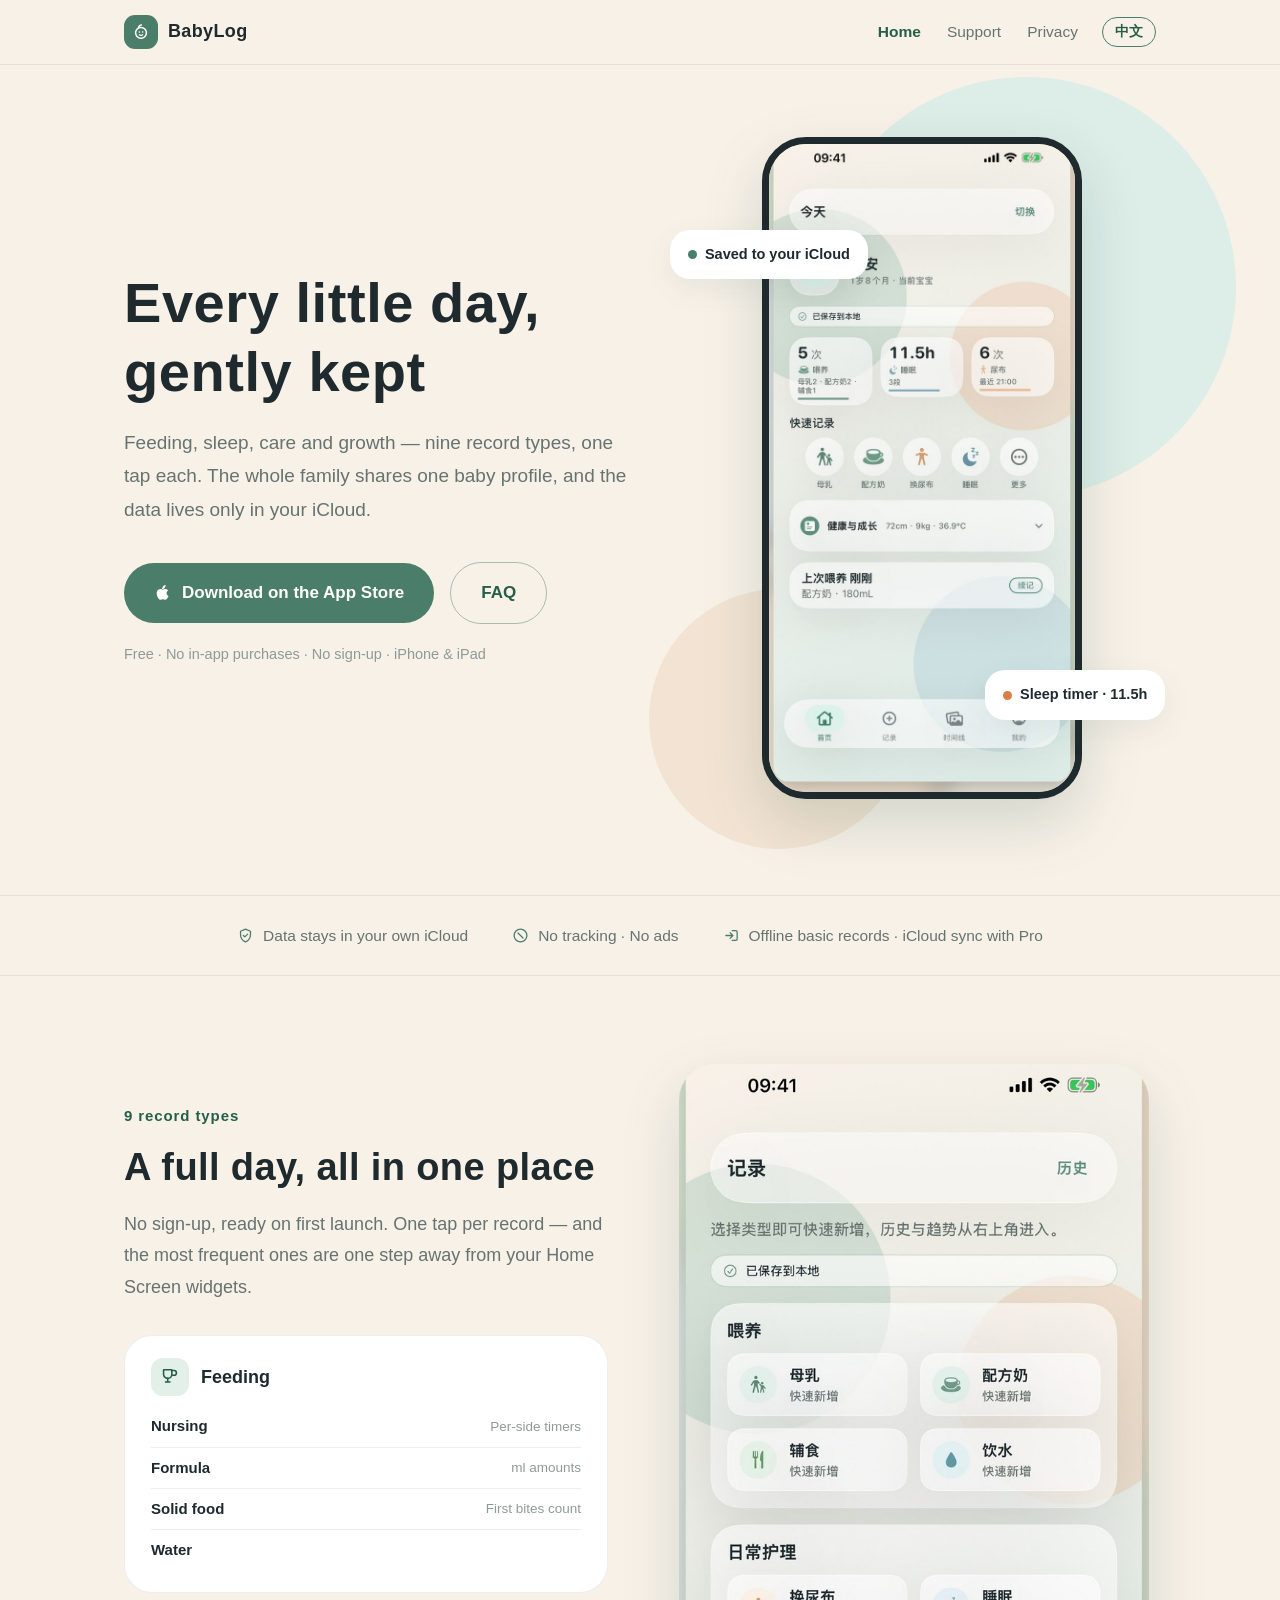
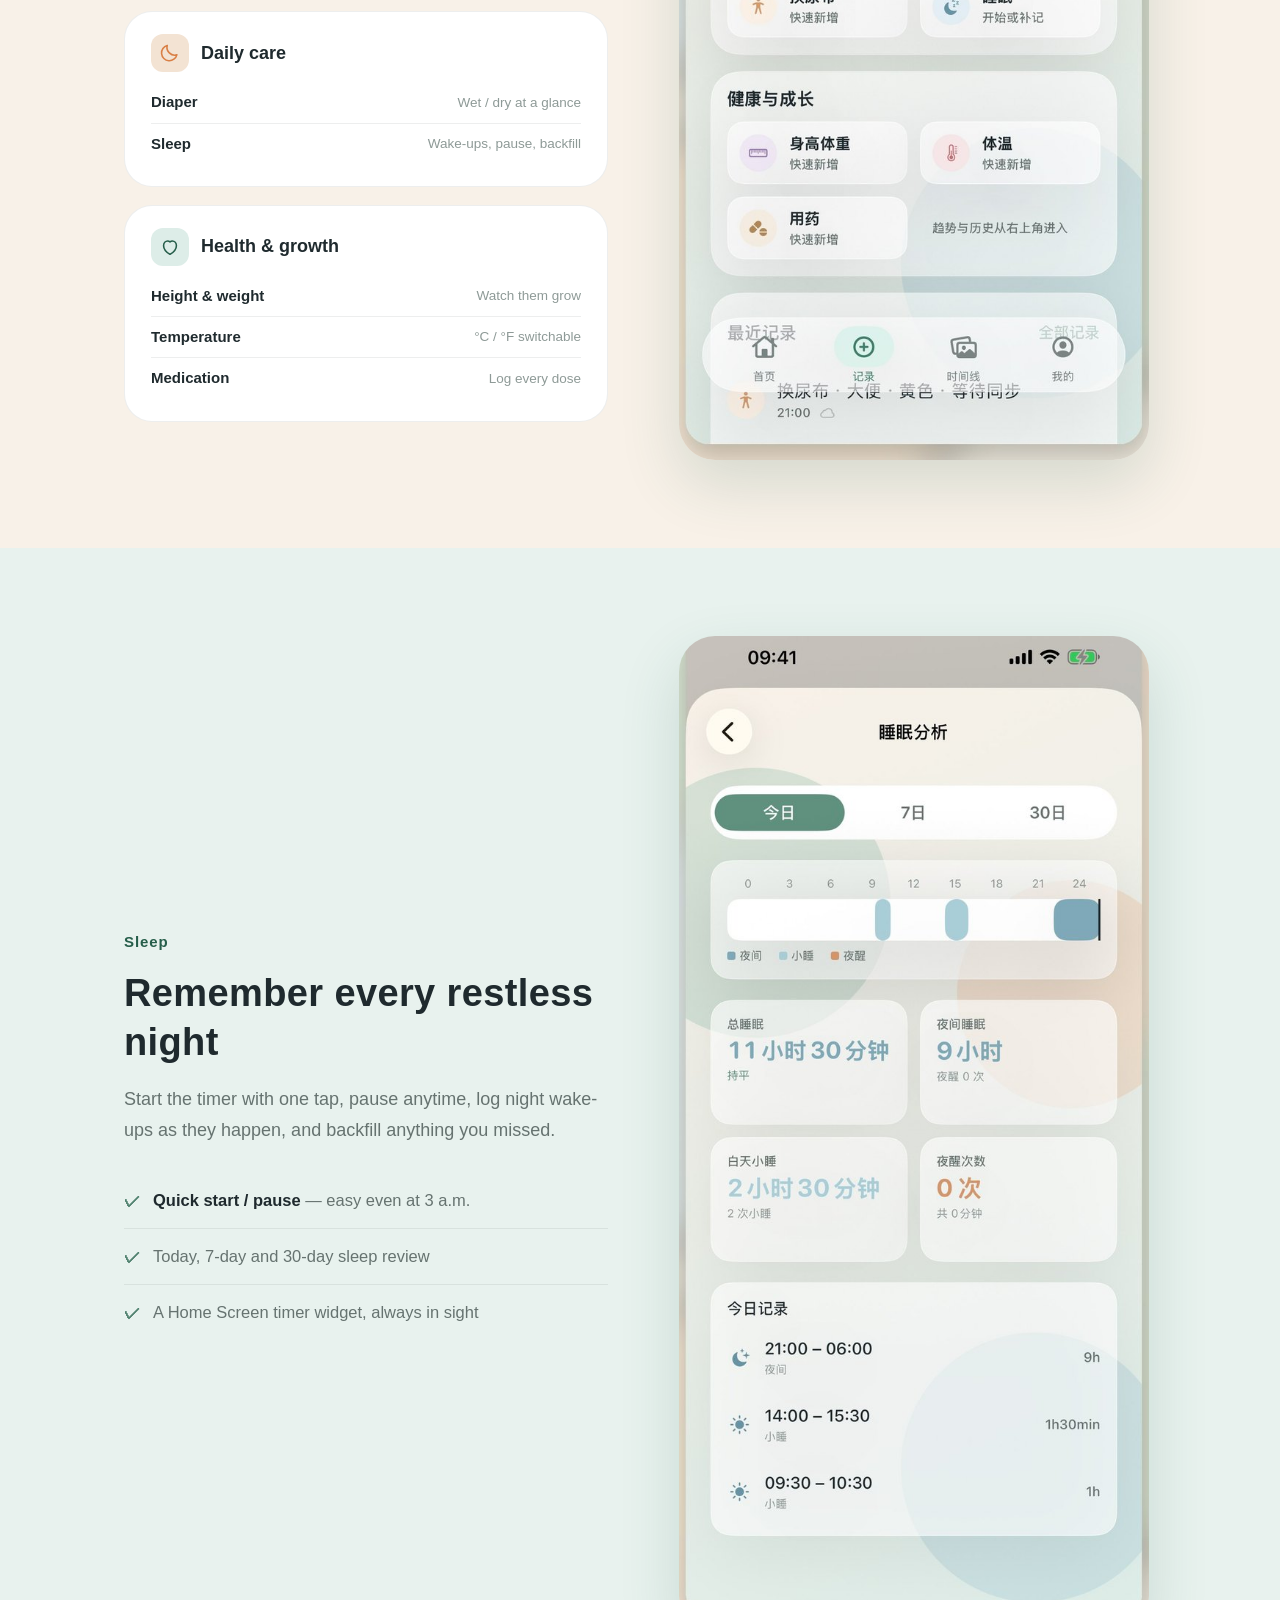
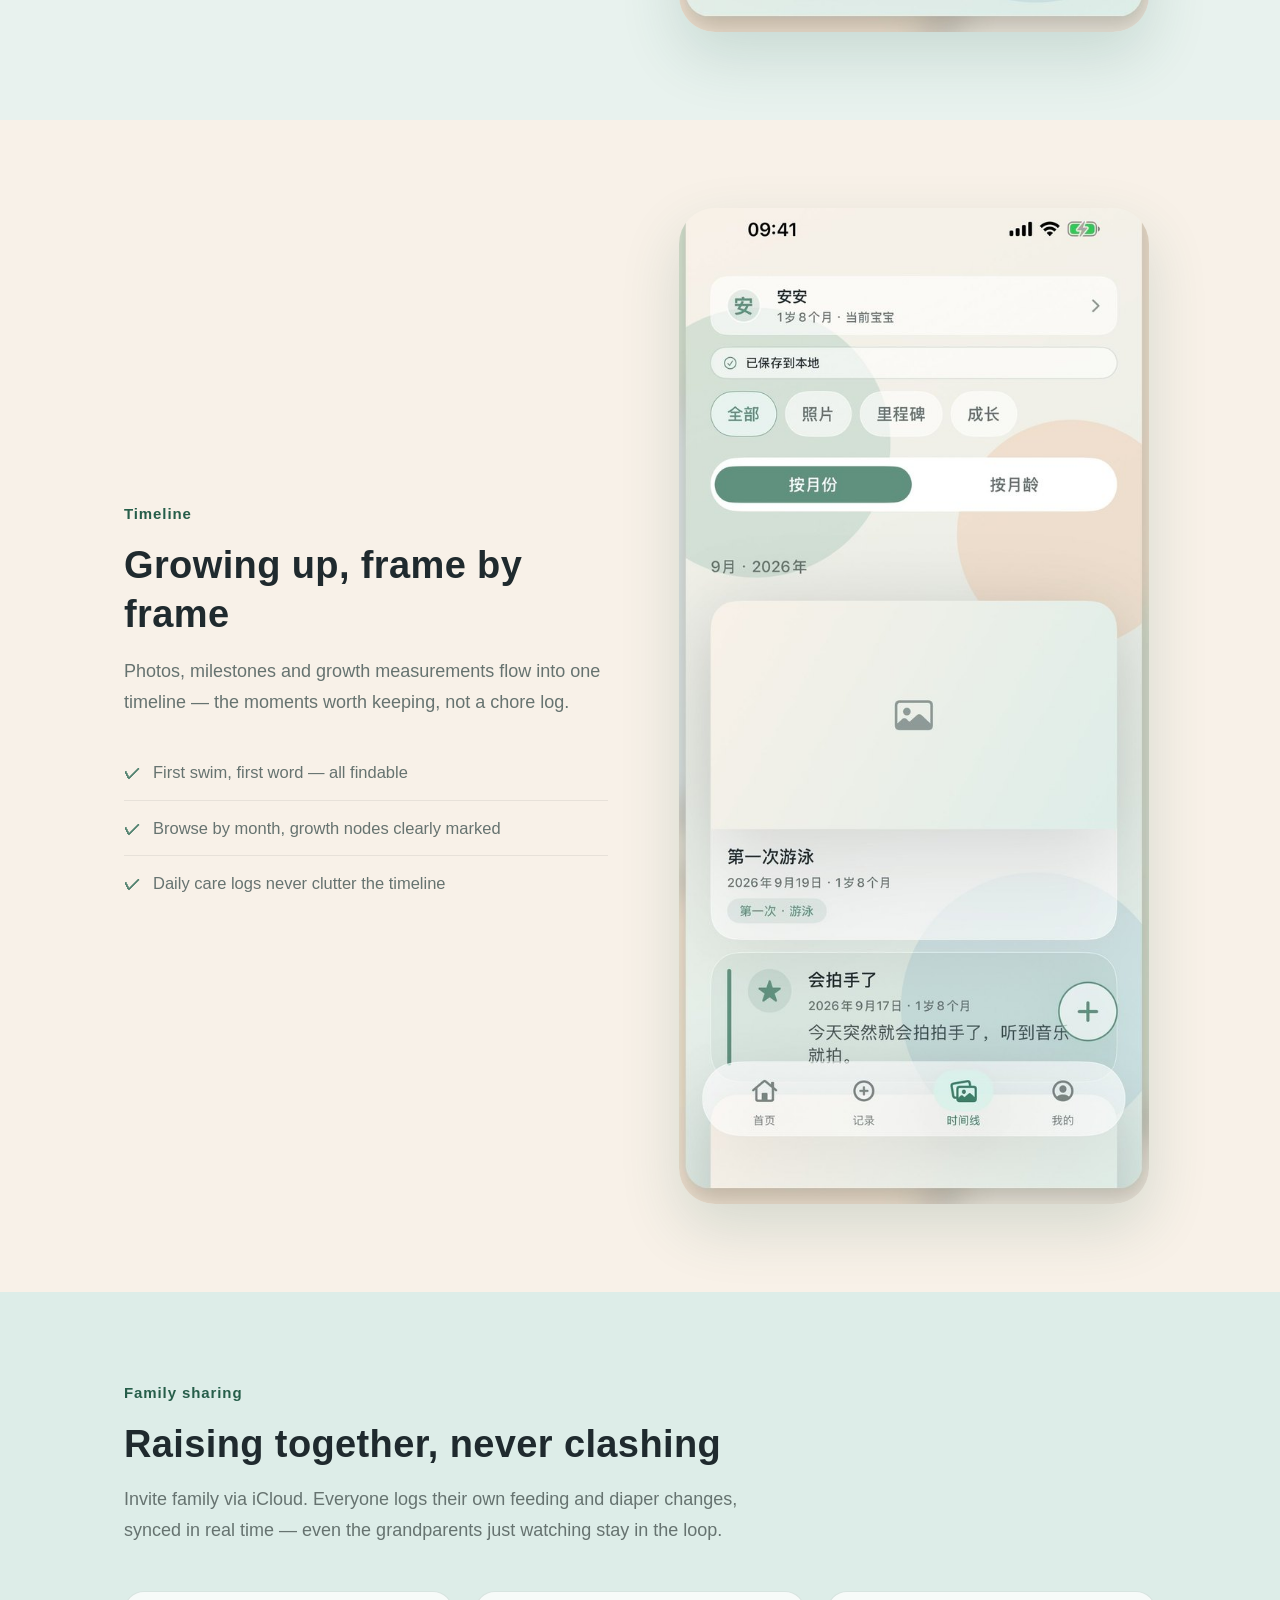
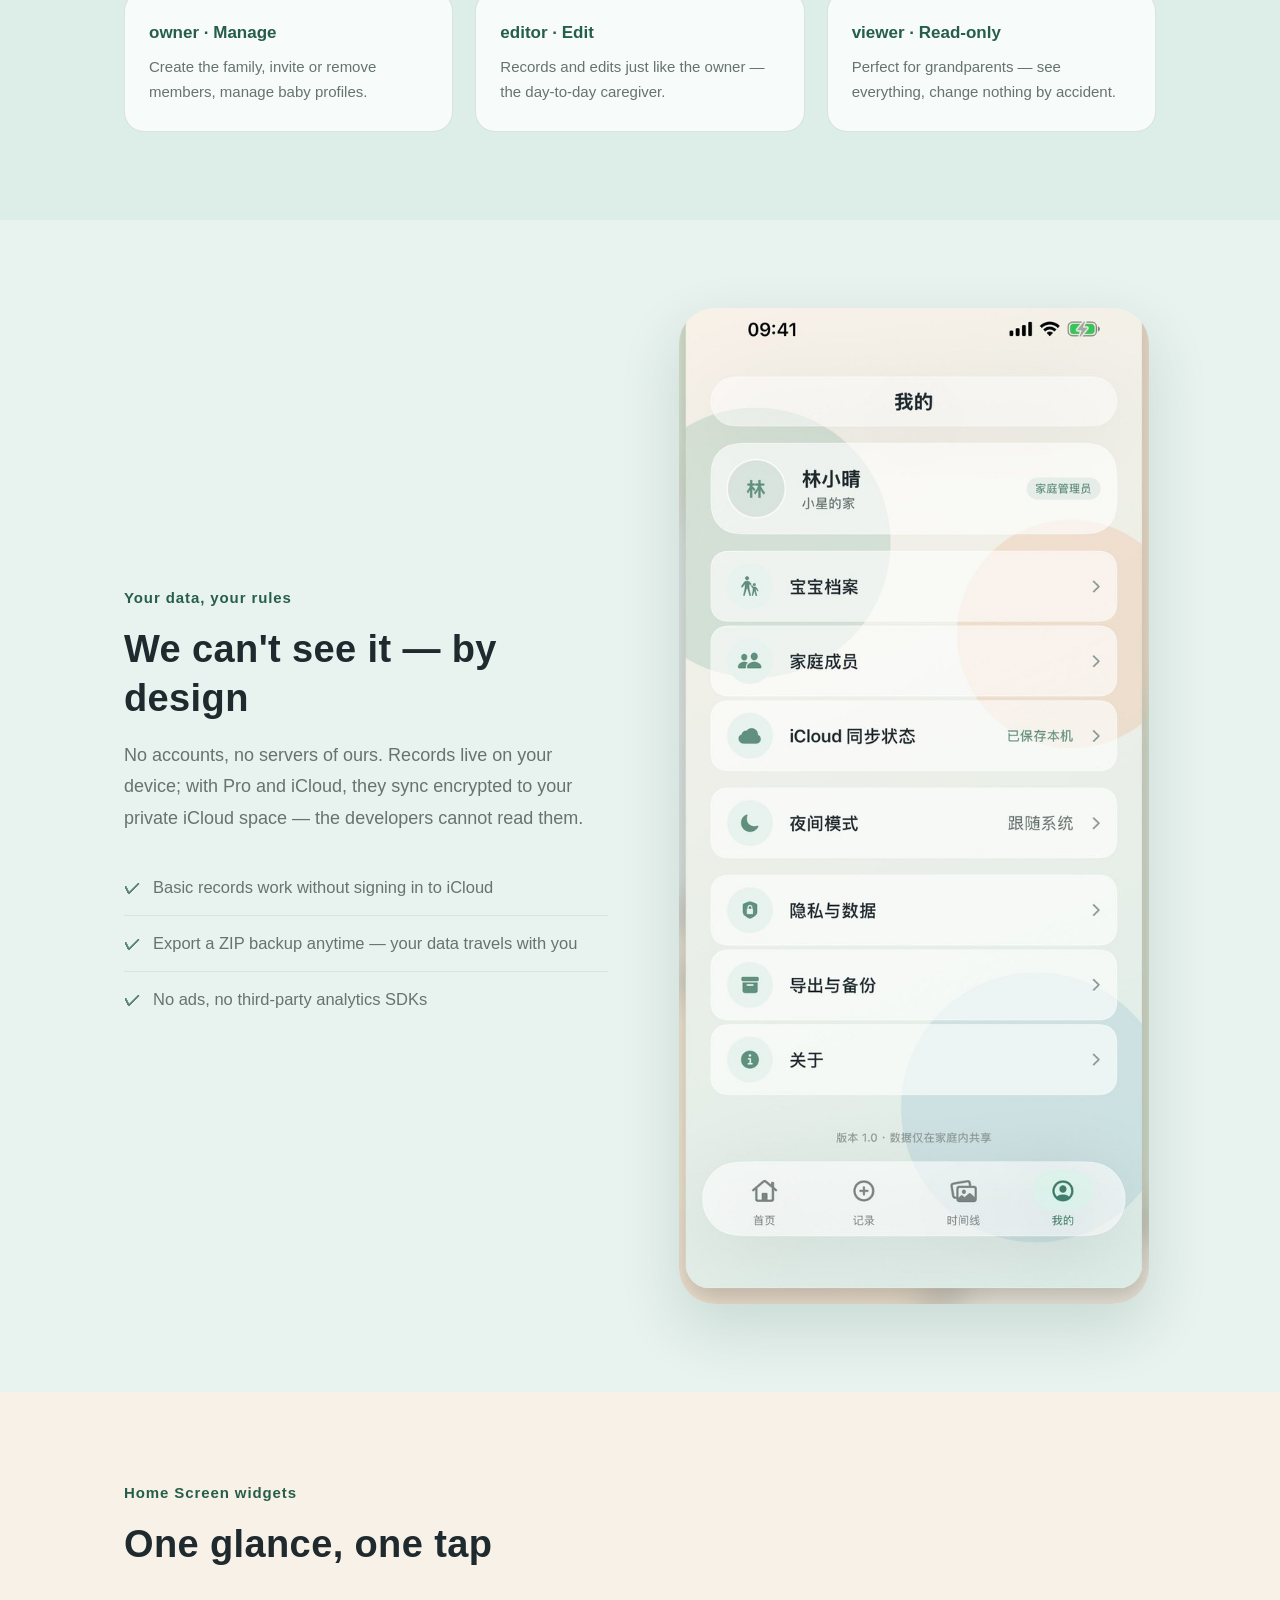
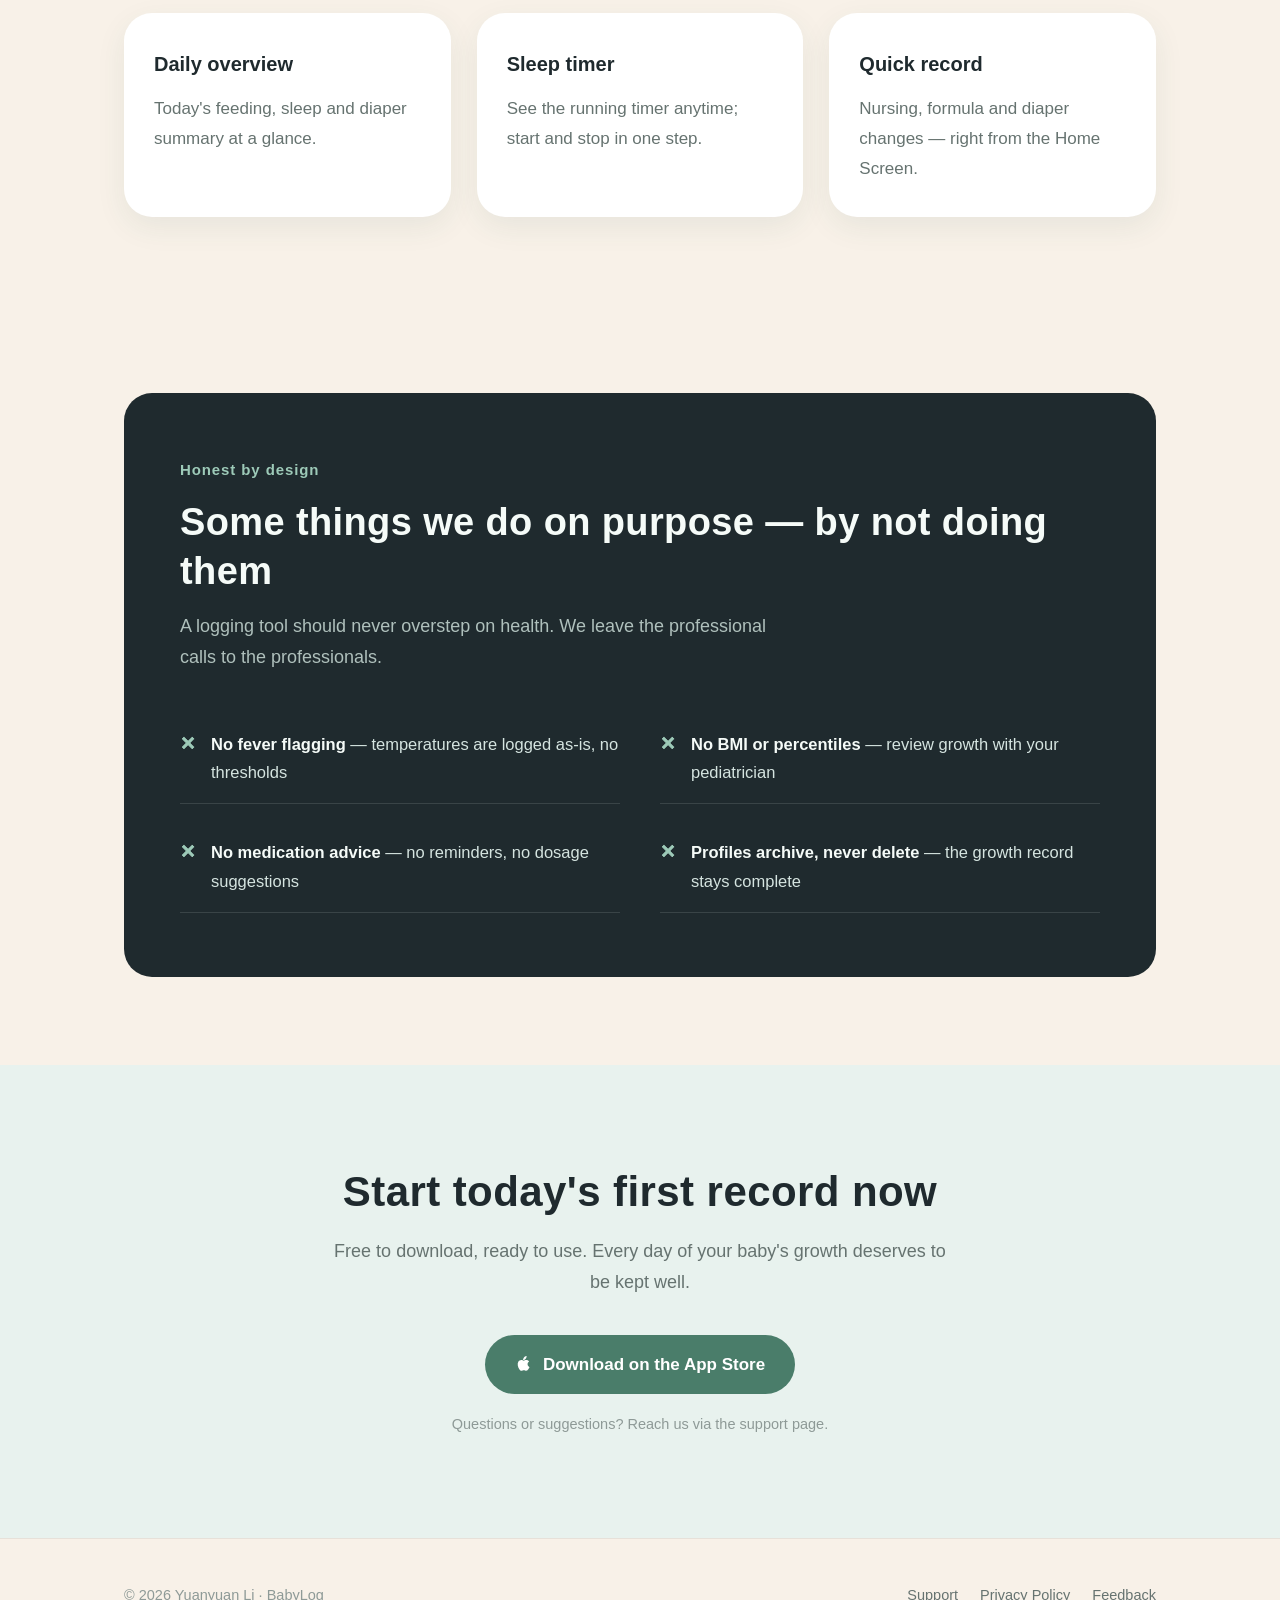
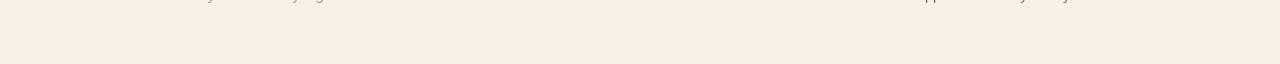
==== commit b317a0a9: "Clarify Pro-gated iCloud sync and family sharing" ====
--- a/index.html
+++ b/index.html
@@ -61,7 +61,7 @@
     <div class="wrap trust-row">
       <span><svg width="17" height="17" viewBox="0 0 24 24" fill="none" aria-hidden="true"><path d="M12 3l7 3v5c0 4.5-3 8.4-7 10-4-1.6-7-5.5-7-10V6l7-3z" stroke="currentColor" stroke-width="1.8" stroke-linejoin="round"/><path d="M9 12l2 2 4-4" stroke="currentColor" stroke-width="1.8" stroke-linecap="round" stroke-linejoin="round"/></svg><span data-zh="数据存在你自己的 iCloud" data-en="Data stays in your own iCloud">数据存在你自己的 iCloud</span></span>
       <span><svg width="17" height="17" viewBox="0 0 24 24" fill="none" aria-hidden="true"><circle cx="12" cy="12" r="9" stroke="currentColor" stroke-width="1.8"/><path d="M8.5 8.5l7 7" stroke="currentColor" stroke-width="1.8" stroke-linecap="round"/></svg><span data-zh="不收集 · 不追踪 · 无广告" data-en="No tracking · No ads">不收集 · 不追踪 · 无广告</span></span>
-      <span><svg width="17" height="17" viewBox="0 0 24 24" fill="none" aria-hidden="true"><path d="M4 12h10M4 12l4-4M4 12l4 4" stroke="currentColor" stroke-width="1.8" stroke-linecap="round" stroke-linejoin="round" transform="rotate(180 9 12)"/><path d="M13 5h5a2 2 0 012 2v10a2 2 0 01-2 2h-5" stroke="currentColor" stroke-width="1.8" stroke-linecap="round"/></svg><span data-zh="离线也能记，联网自动同步" data-en="Works offline, syncs when online">离线也能记，联网自动同步</span></span>
+      <span><svg width="17" height="17" viewBox="0 0 24 24" fill="none" aria-hidden="true"><path d="M4 12h10M4 12l4-4M4 12l4 4" stroke="currentColor" stroke-width="1.8" stroke-linecap="round" stroke-linejoin="round" transform="rotate(180 9 12)"/><path d="M13 5h5a2 2 0 012 2v10a2 2 0 01-2 2h-5" stroke="currentColor" stroke-width="1.8" stroke-linecap="round"/></svg><span data-zh="基础记录离线可用 · Pro 支持 iCloud 同步" data-en="Offline basic records · iCloud sync with Pro">基础记录离线可用 · Pro 支持 iCloud 同步</span></span>
     </div>
   </section>
 
@@ -175,9 +175,9 @@
       <div>
         <p class="kicker" data-zh="数据只属于你" data-en="Your data, your rules">数据只属于你</p>
         <h2 data-zh="我们看不到，也拿不到" data-en="We can't see it — by design">我们看不到，也拿不到</h2>
-        <p class="lead" data-zh="没有账号体系，没有自建服务器。记录保存在本机，登录 iCloud 后经加密同步到你的私有空间，开发团队无法查看。" data-en="No accounts, no servers of ours. Records live on your device and sync encrypted to your private iCloud space — the developers cannot read them.">没有账号体系，没有自建服务器。记录保存在本机，登录 iCloud 后经加密同步到你的私有空间，开发团队无法查看。</p>
+        <p class="lead" data-zh="没有账号体系，没有自建服务器。记录保存在本机；购买 Pro 并登录 iCloud 后，记录经加密同步到你的私有空间，开发团队无法查看。" data-en="No accounts, no servers of ours. Records live on your device; with Pro and iCloud, they sync encrypted to your private iCloud space — the developers cannot read them.">没有账号体系，没有自建服务器。记录保存在本机；购买 Pro 并登录 iCloud 后，记录经加密同步到你的私有空间，开发团队无法查看。</p>
         <ul class="feature-points">
-          <li><span class="tick">✓</span><span data-zh="不登录 iCloud 也能完整使用" data-en="Fully usable without signing in to iCloud">不登录 iCloud 也能完整使用</span></li>
+          <li><span class="tick">✓</span><span data-zh="不登录 iCloud 也能使用基础记录功能" data-en="Basic records work without signing in to iCloud">不登录 iCloud 也能使用基础记录功能</span></li>
           <li><span class="tick">✓</span><span data-zh="随时导出 ZIP 备份，数据可以带走" data-en="Export a ZIP backup anytime — your data travels with you">随时导出 ZIP 备份，数据可以带走</span></li>
           <li><span class="tick">✓</span><span data-zh="无广告、无第三方统计 SDK" data-en="No ads, no third-party analytics SDKs">无广告、无第三方统计 SDK</span></li>
         </ul>
@@ -246,7 +246,7 @@
     <nav aria-label="页脚导航">
       <a href="support.html" data-zh="技术支持" data-en="Support">技术支持</a>
       <a href="privacy.html" data-zh="隐私政策" data-en="Privacy Policy">隐私政策</a>
-      <a href="https://github.com/YOUR_GITHUB_USERNAME/YOUR_REPO/issues" rel="noopener" target="_blank" data-zh="问题反馈" data-en="Feedback">问题反馈</a>
+      <a href="https://github.com/saltstarbuckscoffee/babylog-site/issues" rel="noopener" target="_blank" data-zh="问题反馈" data-en="Feedback">问题反馈</a>
     </nav>
   </div>
 </footer>
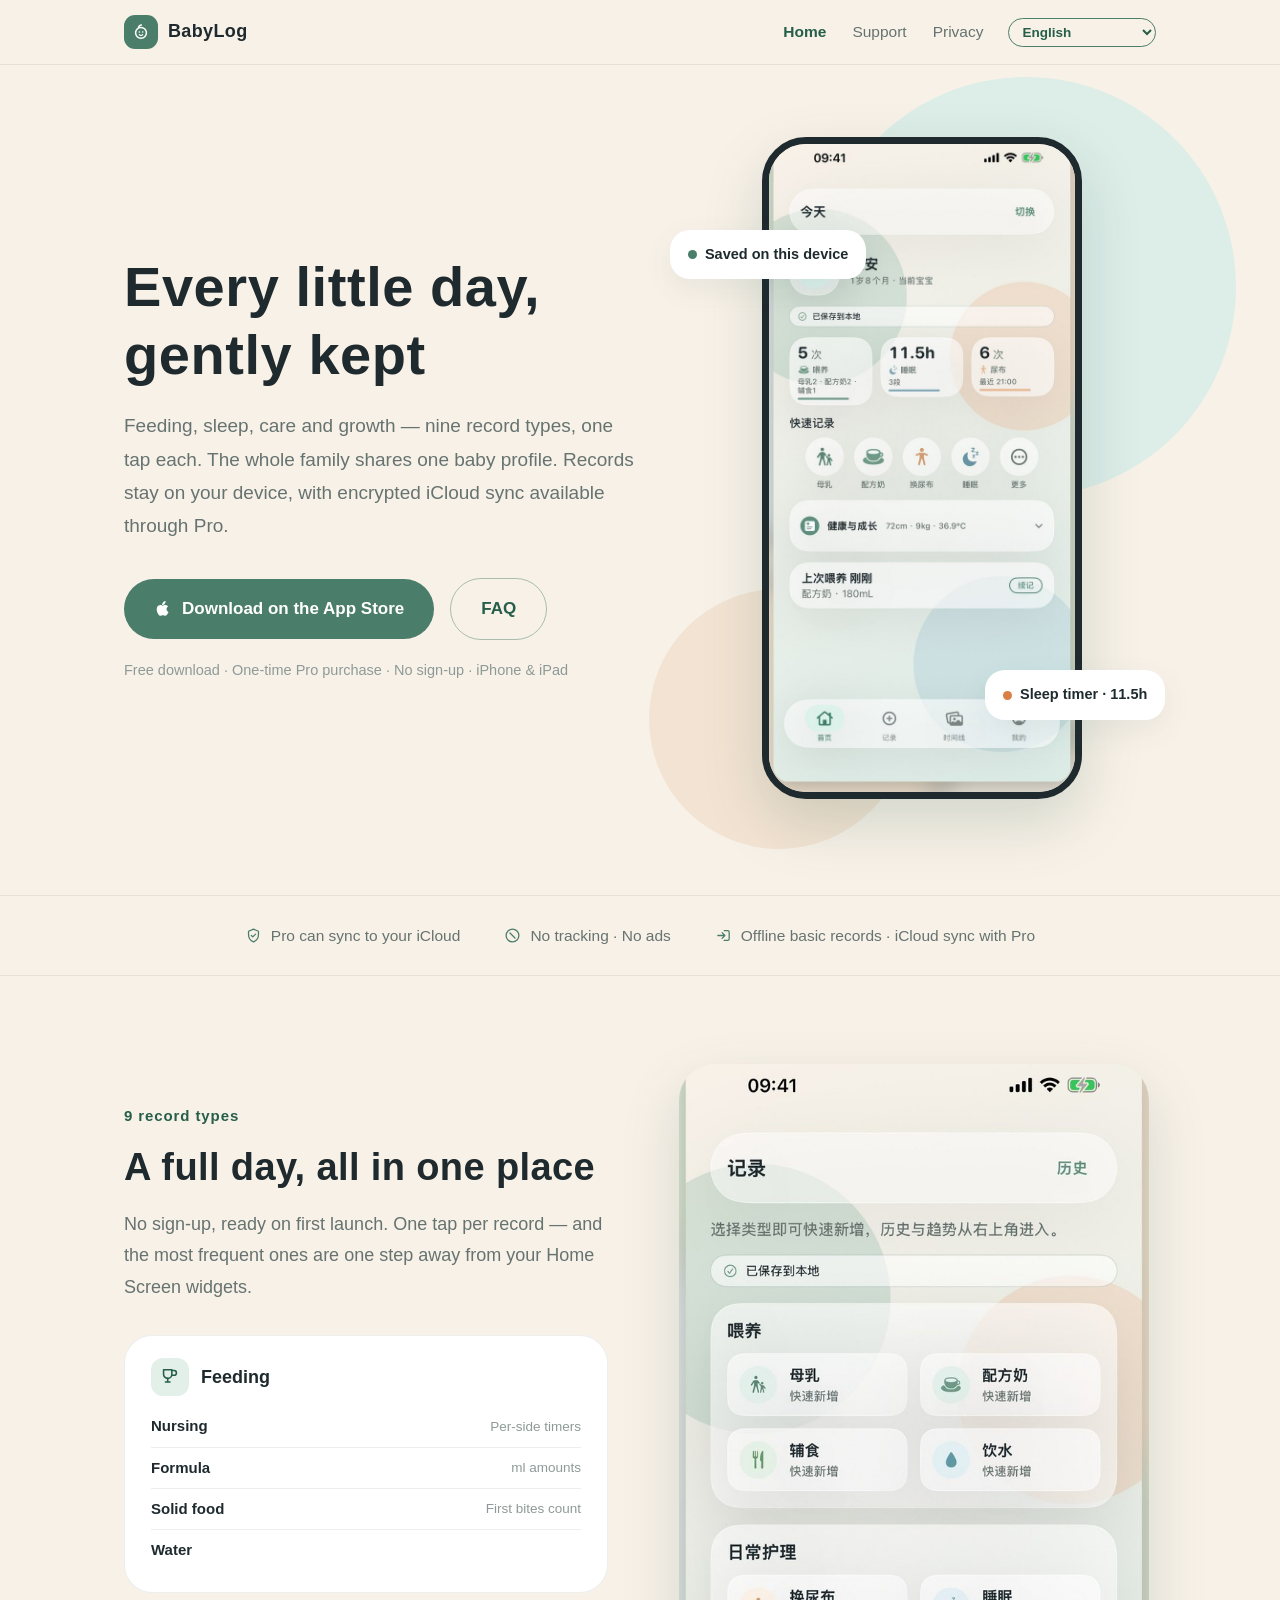
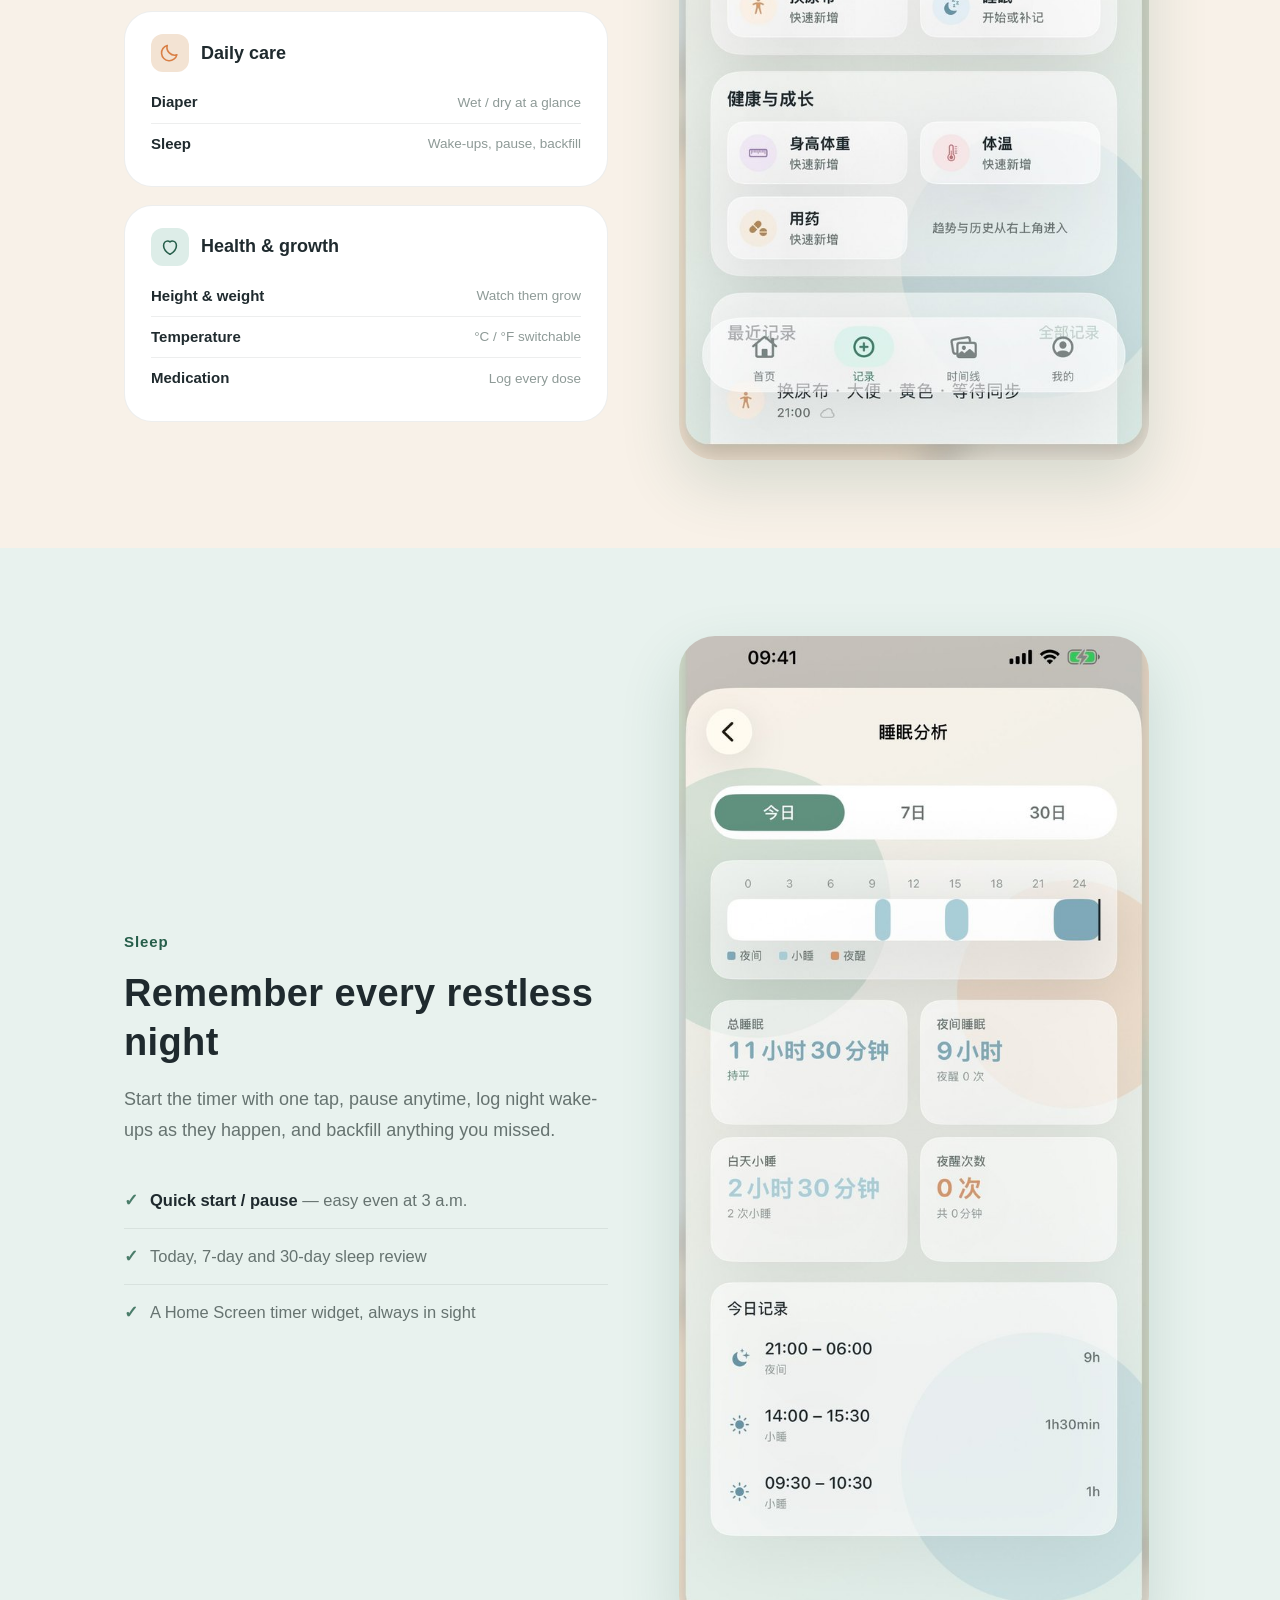
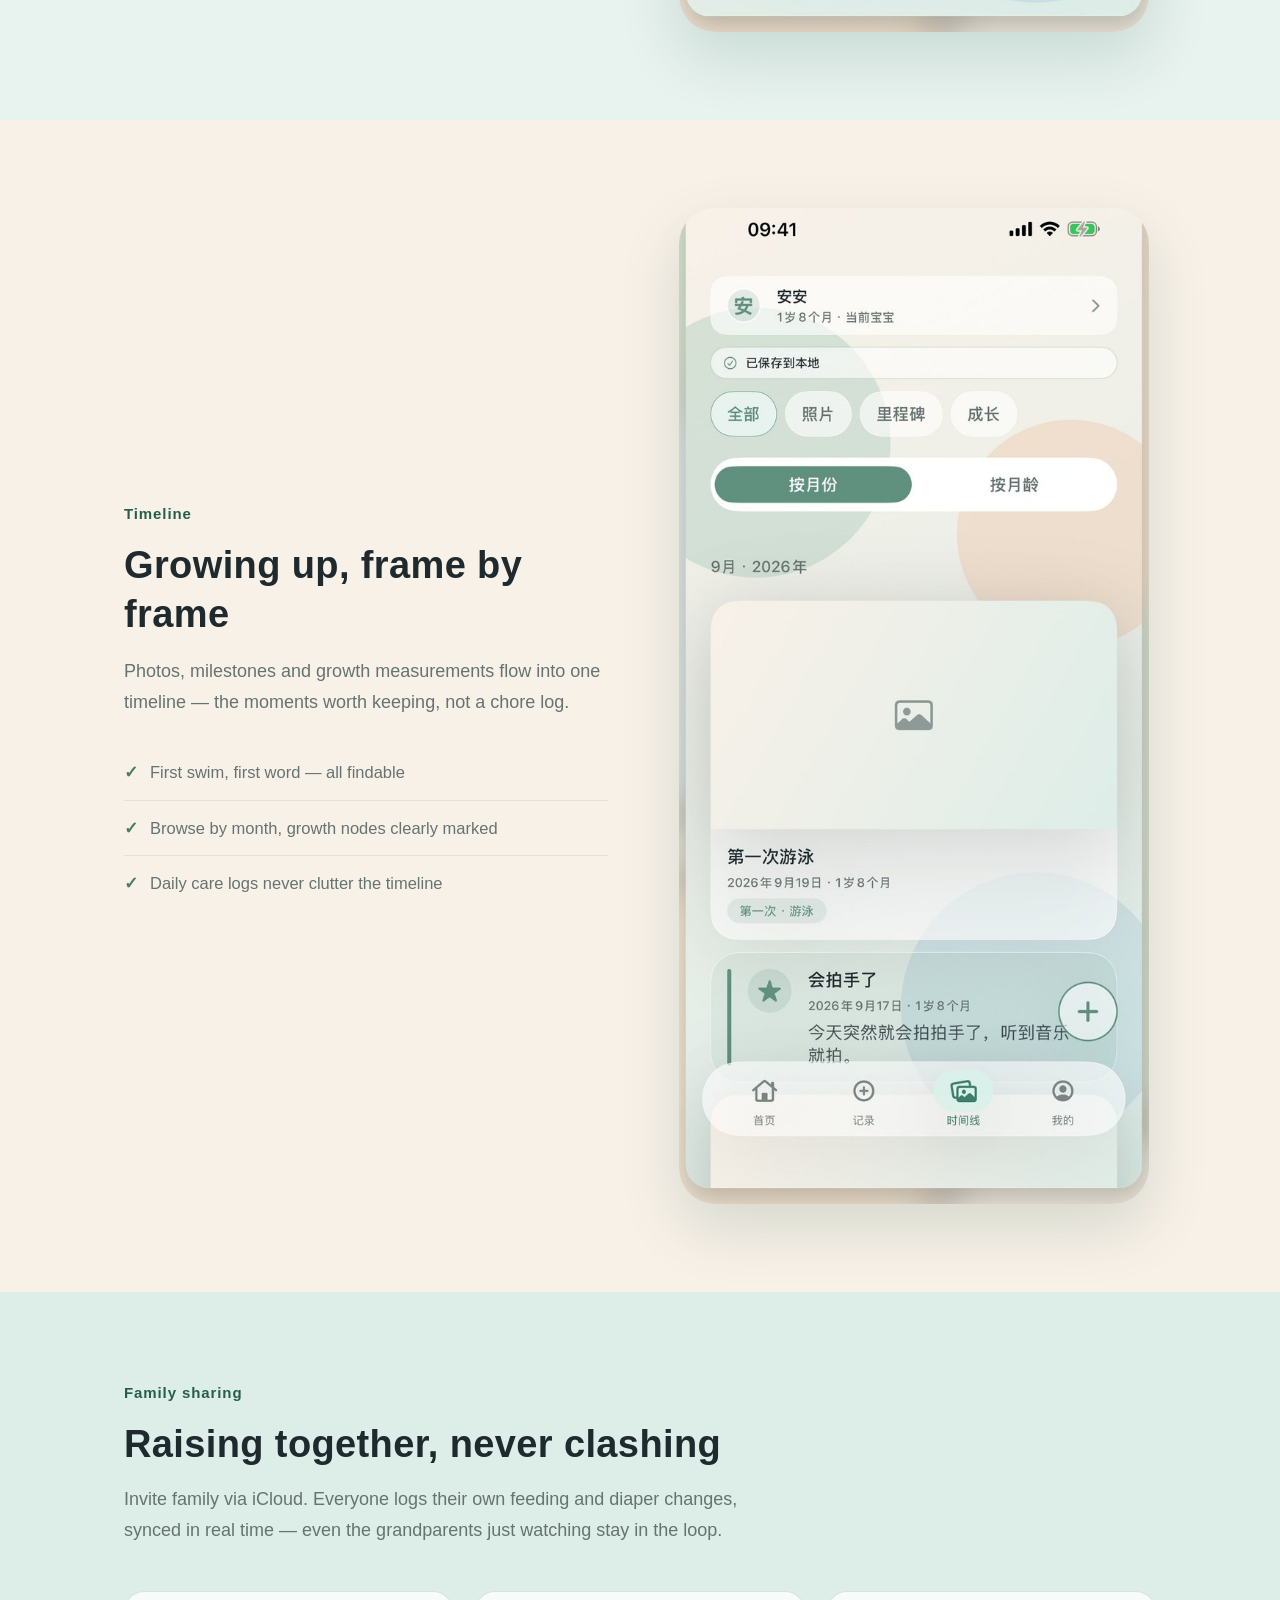
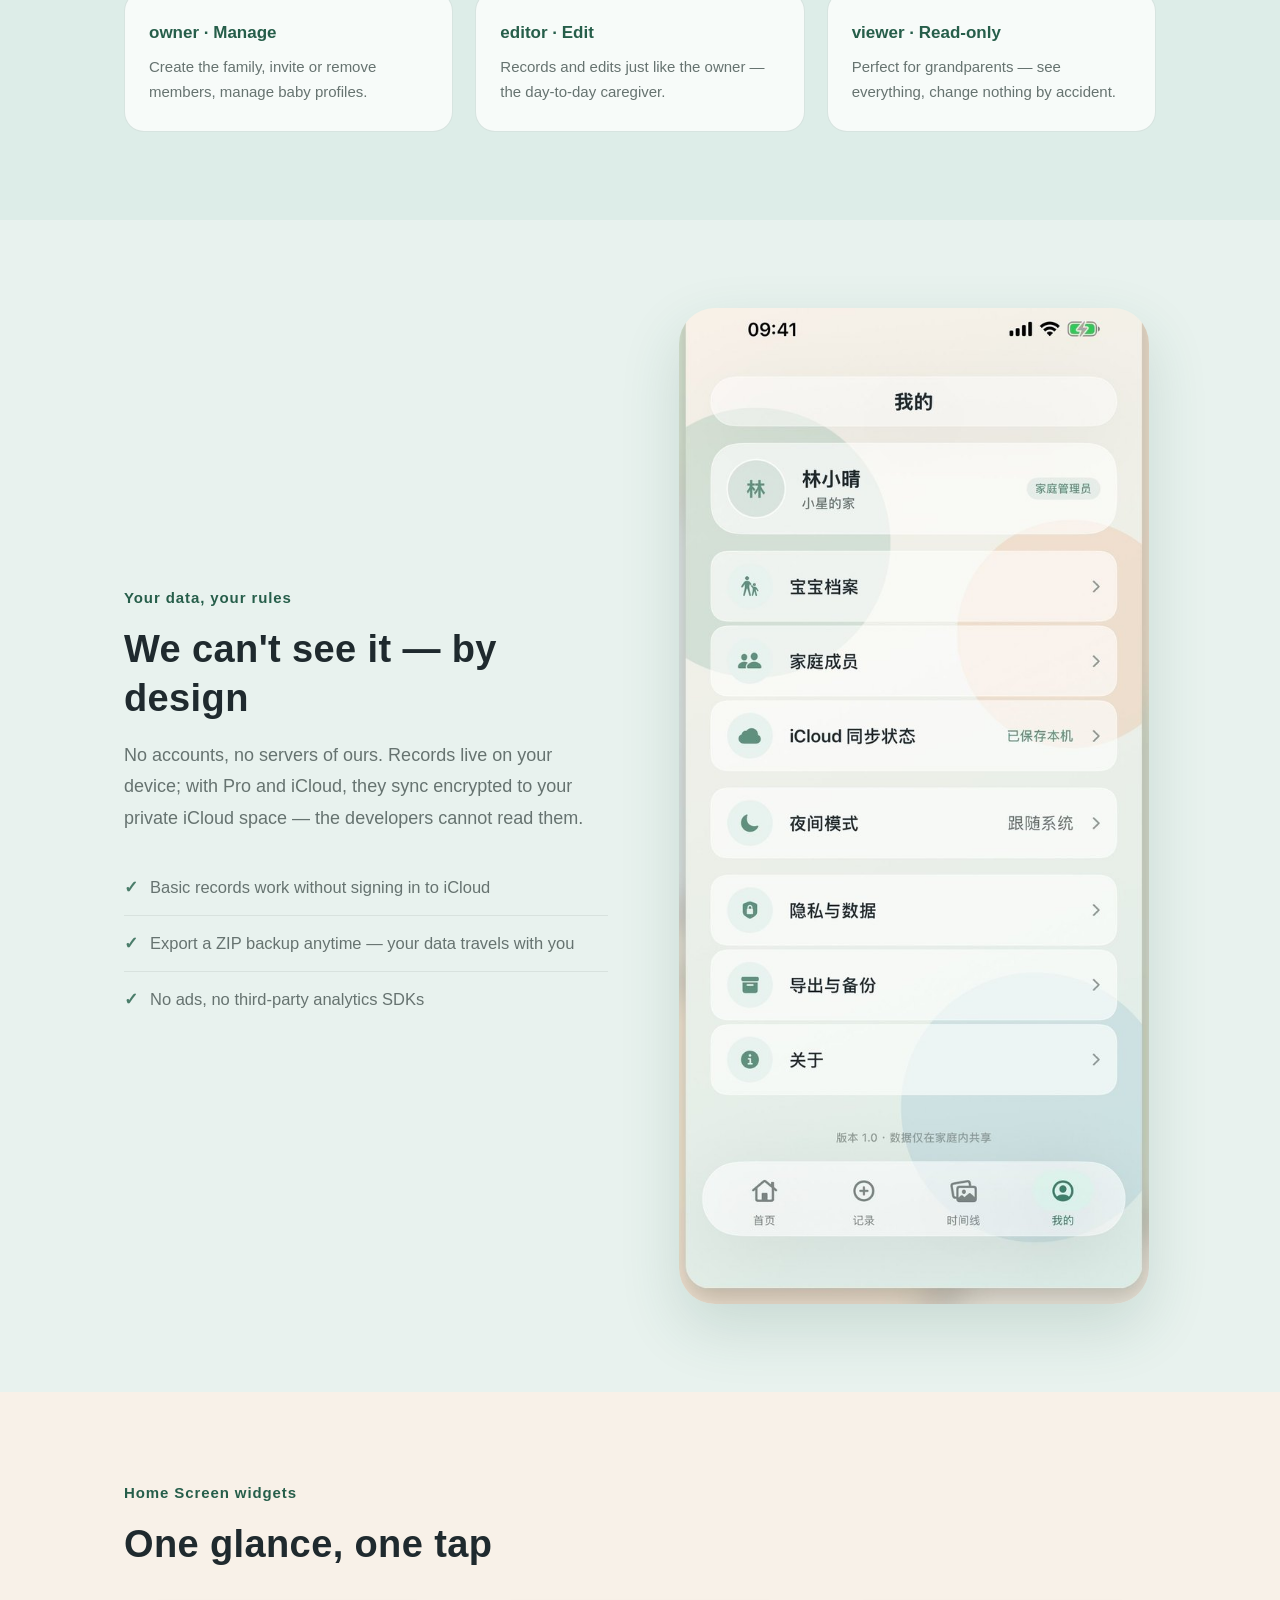
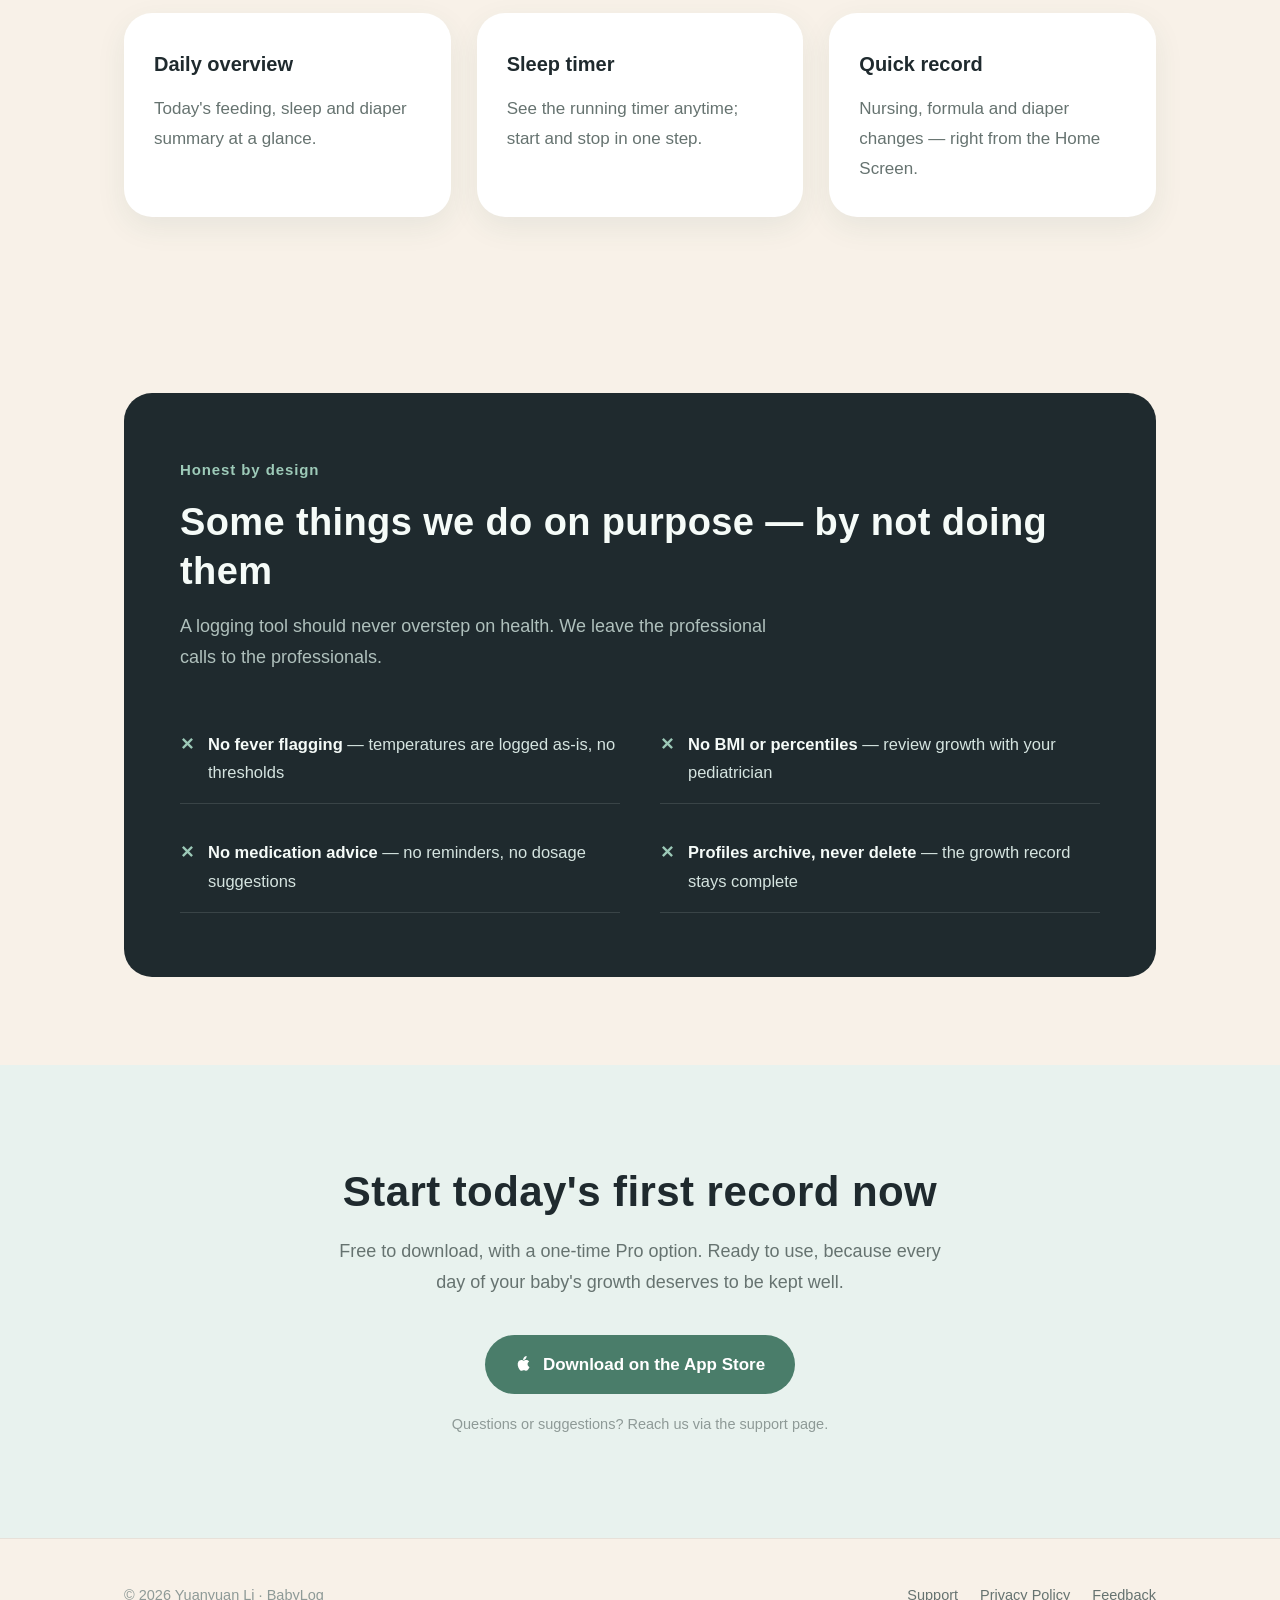
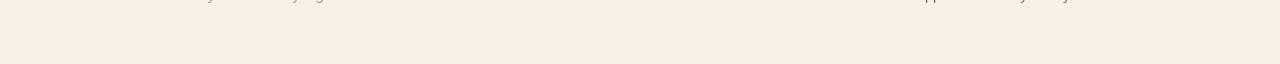
==== commit 23e7dc91: "Add seven-language support and refresh store copy - Move all copy from inline data-zh/data-en pairs " ====
--- a/index.html
+++ b/index.html
@@ -1,12 +1,12 @@
 <!DOCTYPE html>
-<html lang="zh-CN">
+<html lang="zh-Hans">
 <head>
 <meta charset="UTF-8">
 <meta name="viewport" content="width=device-width, initial-scale=1">
-<title>宝宝印记 BabyLog — 喂养睡眠护理，一站记录</title>
-<meta name="description" content="宝宝印记是一款为爸爸妈妈准备的育儿记录 App：3 组 9 类记录、成长时间线、iCloud 家庭共享、桌面小组件。数据只保存在你的设备与 iCloud，免费、无广告、无需注册。">
-<meta property="og:title" content="宝宝印记 BabyLog — 喂养睡眠护理，一站记录">
-<meta property="og:description" content="为爸爸妈妈准备的育儿记录本。9 类记录、成长时间线、家庭共享，数据只属于你。">
+<title data-i18n="index.meta.title">宝宝印记 BabyLog — 喂养睡眠护理，一站记录</title>
+<meta name="description" data-i18n-content="index.meta.description" content="宝宝印记是一款为爸爸妈妈准备的育儿记录 App：3 组 9 类记录、成长时间线、iCloud 家庭共享与桌面小组件。免费下载，含一次性 Pro，无广告，无需注册。">
+<meta property="og:title" data-i18n-content="index.meta.title" content="宝宝印记 BabyLog — 喂养睡眠护理，一站记录">
+<meta property="og:description" data-i18n-content="index.og.description" content="为爸爸妈妈准备的育儿记录本。9 类记录、成长时间线、家庭共享，数据只属于你。">
 <meta property="og:type" content="website">
 <link rel="stylesheet" href="assets/site.css">
 <link rel="icon" href="data:image/svg+xml,%3Csvg xmlns='http://www.w3.org/2000/svg' viewBox='0 0 64 64'%3E%3Crect width='64' height='64' rx='16' fill='%234A7D6A'/%3E%3Ccircle cx='32' cy='36' r='14' fill='%23fff'/%3E%3Ccircle cx='27' cy='34' r='2.5' fill='%234A7D6A'/%3E%3Ccircle cx='37' cy='34' r='2.5' fill='%234A7D6A'/%3E%3Cpath d='M27 41c2 2.4 8 2.4 10 0' stroke='%234A7D6A' stroke-width='2.4' stroke-linecap='round' fill='none'/%3E%3C/svg%3E">
@@ -19,13 +19,21 @@
       <span class="brand-mark" aria-hidden="true">
         <svg width="20" height="20" viewBox="0 0 24 24" fill="none"><circle cx="12" cy="13" r="6.5" stroke="currentColor" stroke-width="1.8"/><circle cx="10" cy="12" r="1" fill="currentColor"/><circle cx="14" cy="12" r="1" fill="currentColor"/><path d="M10 15.2c1 1.2 3 1.2 4 0" stroke="currentColor" stroke-width="1.4" stroke-linecap="round"/><path d="M9 6.5C9.5 4.8 11 3.5 12.5 3.5" stroke="currentColor" stroke-width="1.8" stroke-linecap="round"/></svg>
       </span>
-      <span data-zh="宝宝印记" data-en="BabyLog">宝宝印记</span>
+      <span data-i18n="index.001_babylog">宝宝印记</span>
     </a>
-    <nav class="nav-links" aria-label="主导航">
-      <a href="index.html" aria-current="page" data-zh="首页" data-en="Home">首页</a>
-      <a href="support.html" data-zh="技术支持" data-en="Support">技术支持</a>
-      <a href="privacy.html" data-zh="隐私政策" data-en="Privacy">隐私政策</a>
-      <button class="lang-btn" type="button">EN</button>
+    <nav class="nav-links" aria-label="主导航" data-i18n-aria="common.aria.mainNav">
+      <a href="index.html" aria-current="page" data-i18n="index.002_home">首页</a>
+      <a href="support.html" data-i18n="index.003_support">技术支持</a>
+      <a href="privacy.html" data-i18n="index.004_privacy">隐私政策</a>
+      <select class="lang-select" aria-label="语言 / Language" data-i18n-aria="common.aria.language">
+        <option value="zh-Hans">简体中文</option>
+        <option value="zh-TW">繁體中文（台灣）</option>
+        <option value="zh-HK">繁體中文（香港）</option>
+        <option value="zh-MO">繁體中文（澳門）</option>
+        <option value="en">English</option>
+        <option value="ja">日本語</option>
+        <option value="ko">한국어</option>
+      </select>
     </nav>
   </div>
 </header>
@@ -35,23 +43,23 @@
   <section class="hero">
     <div class="wrap hero-grid">
       <div>
-        <h1 data-zh="宝宝的每一天，轻松记下" data-en="Every little day, gently kept">宝宝的每一天，轻松记下</h1>
-        <p class="lead" data-zh="喂养、睡眠、护理、成长——9 类记录一键写下；家人共享同一份宝宝档案，数据只保存在你的 iCloud。" data-en="Feeding, sleep, care and growth — nine record types, one tap each. The whole family shares one baby profile, and the data lives only in your iCloud.">喂养、睡眠、护理、成长——9 类记录一键写下；家人共享同一份宝宝档案，数据只保存在你的 iCloud。</p>
+        <h1 data-i18n="index.005_every-little-day-gently-kept">宝宝的每一天，轻松记下</h1>
+        <p class="lead" data-i18n="index.006_feeding-sleep-care-and-growth-nine-record">喂养、睡眠、护理、成长——9 类记录一键写下；家人共享同一份宝宝档案，记录默认保存在本机，Pro 可经 iCloud 加密同步。</p>
         <div class="hero-actions">
           <a class="btn btn-primary" href="#" data-appstore>
             <svg width="18" height="18" viewBox="0 0 24 24" fill="currentColor" aria-hidden="true"><path d="M12 3.2c.9-1.1 2.3-1.9 3.5-1.9.1 1.3-.4 2.6-1.2 3.6-.9 1.1-2.2 1.9-3.5 1.8-.2-1.2.5-2.5 1.2-3.5zM16.7 12.2c0-2.4 2-3.6 2.1-3.7-1.1-1.7-2.9-1.9-3.5-1.9-1.5-.2-2.9.9-3.7.9-.8 0-1.9-.9-3.2-.86-1.6 0-3.1 1-4 2.4-1.7 2.9-.4 7.3 1.2 9.7.8 1.2 1.8 2.5 3 2.4 1.2 0 1.7-.8 3.2-.8s1.9.8 3.2.76c1.3 0 2.2-1.2 3-2.3.9-1.4 1.3-2.7 1.3-2.8-.03-.01-2.6-1-2.6-4.04z"/></svg>
-            <span data-zh="App Store 下载" data-en="Download on the App Store">App Store 下载</span>
+            <span data-i18n="index.007_download-on-the-app-store">App Store 下载</span>
           </a>
-          <a class="btn btn-ghost" href="support.html" data-zh="常见问题" data-en="FAQ">常见问题</a>
-        </div>
-        <p class="hero-note" data-zh="免费 · 无内购 · 无需注册账号 · 支持 iPhone 与 iPad" data-en="Free · No in-app purchases · No sign-up · iPhone &amp; iPad">免费 · 无内购 · 无需注册账号 · 支持 iPhone 与 iPad</p>
+          <a class="btn btn-ghost" href="support.html" data-i18n="index.008_faq">常见问题</a>
+        </div>
+        <p class="hero-note" data-i18n="index.009_free-download-one-time-pro-purchase-no-sig">免费下载 · 含一次性 Pro · 无需注册账号 · 支持 iPhone 与 iPad</p>
       </div>
       <div class="hero-visual">
         <span class="hero-blob blob-1" aria-hidden="true"></span>
         <span class="hero-blob blob-2" aria-hidden="true"></span>
-        <div class="phone"><img src="assets/ui-home.jpg" alt="宝宝印记首页截图：今日概览与快速记录" width="640" height="1356"></div>
-        <div class="float-chip chip-a"><span class="dot"></span><span data-zh="已保存到你的 iCloud" data-en="Saved to your iCloud">已保存到你的 iCloud</span></div>
-        <div class="float-chip chip-b"><span class="dot"></span><span data-zh="睡眠计时中 · 11.5h" data-en="Sleep timer · 11.5h">睡眠计时中 · 11.5h</span></div>
+        <div class="phone"><img src="assets/ui-home.jpg" alt="宝宝印记首页截图：今日概览与快速记录" width="640" height="1356" data-i18n-alt="index.alt.home"></div>
+        <div class="float-chip chip-a"><span class="dot"></span><span data-i18n="index.010_saved-on-this-device">已保存到本机</span></div>
+        <div class="float-chip chip-b"><span class="dot"></span><span data-i18n="index.011_sleep-timer-11-5h">睡眠计时中 · 11.5h</span></div>
       </div>
     </div>
   </section>
@@ -59,9 +67,9 @@
   <!-- 信任条 -->
   <section class="trust">
     <div class="wrap trust-row">
-      <span><svg width="17" height="17" viewBox="0 0 24 24" fill="none" aria-hidden="true"><path d="M12 3l7 3v5c0 4.5-3 8.4-7 10-4-1.6-7-5.5-7-10V6l7-3z" stroke="currentColor" stroke-width="1.8" stroke-linejoin="round"/><path d="M9 12l2 2 4-4" stroke="currentColor" stroke-width="1.8" stroke-linecap="round" stroke-linejoin="round"/></svg><span data-zh="数据存在你自己的 iCloud" data-en="Data stays in your own iCloud">数据存在你自己的 iCloud</span></span>
-      <span><svg width="17" height="17" viewBox="0 0 24 24" fill="none" aria-hidden="true"><circle cx="12" cy="12" r="9" stroke="currentColor" stroke-width="1.8"/><path d="M8.5 8.5l7 7" stroke="currentColor" stroke-width="1.8" stroke-linecap="round"/></svg><span data-zh="不收集 · 不追踪 · 无广告" data-en="No tracking · No ads">不收集 · 不追踪 · 无广告</span></span>
-      <span><svg width="17" height="17" viewBox="0 0 24 24" fill="none" aria-hidden="true"><path d="M4 12h10M4 12l4-4M4 12l4 4" stroke="currentColor" stroke-width="1.8" stroke-linecap="round" stroke-linejoin="round" transform="rotate(180 9 12)"/><path d="M13 5h5a2 2 0 012 2v10a2 2 0 01-2 2h-5" stroke="currentColor" stroke-width="1.8" stroke-linecap="round"/></svg><span data-zh="基础记录离线可用 · Pro 支持 iCloud 同步" data-en="Offline basic records · iCloud sync with Pro">基础记录离线可用 · Pro 支持 iCloud 同步</span></span>
+      <span><svg width="17" height="17" viewBox="0 0 24 24" fill="none" aria-hidden="true"><path d="M12 3l7 3v5c0 4.5-3 8.4-7 10-4-1.6-7-5.5-7-10V6l7-3z" stroke="currentColor" stroke-width="1.8" stroke-linejoin="round"/><path d="M9 12l2 2 4-4" stroke="currentColor" stroke-width="1.8" stroke-linecap="round" stroke-linejoin="round"/></svg><span data-i18n="index.012_pro-can-sync-to-your-icloud">Pro 可同步到你的 iCloud</span></span>
+      <span><svg width="17" height="17" viewBox="0 0 24 24" fill="none" aria-hidden="true"><circle cx="12" cy="12" r="9" stroke="currentColor" stroke-width="1.8"/><path d="M8.5 8.5l7 7" stroke="currentColor" stroke-width="1.8" stroke-linecap="round"/></svg><span data-i18n="index.013_no-tracking-no-ads">不收集 · 不追踪 · 无广告</span></span>
+      <span><svg width="17" height="17" viewBox="0 0 24 24" fill="none" aria-hidden="true"><path d="M4 12h10M4 12l4-4M4 12l4 4" stroke="currentColor" stroke-width="1.8" stroke-linecap="round" stroke-linejoin="round" transform="rotate(180 9 12)"/><path d="M13 5h5a2 2 0 012 2v10a2 2 0 01-2 2h-5" stroke="currentColor" stroke-width="1.8" stroke-linecap="round"/></svg><span data-i18n="index.014_offline-basic-records-icloud-sync-with-pro">基础记录离线可用 · Pro 支持 iCloud 同步</span></span>
     </div>
   </section>
 
@@ -69,38 +77,38 @@
   <section class="section">
     <div class="wrap feature">
       <div>
-        <p class="kicker" data-zh="3 组 9 类" data-en="9 record types">3 组 9 类</p>
-        <h2 data-zh="宝宝的一天，都在这里" data-en="A full day, all in one place">宝宝的一天，都在这里</h2>
-        <p class="lead" data-zh="打开即用，不用注册。按类型轻点一下就记好，高频操作还可以从桌面小组件一步直达。" data-en="No sign-up, ready on first launch. One tap per record — and the most frequent ones are one step away from your Home Screen widgets.">打开即用，不用注册。按类型轻点一下就记好，高频操作还可以从桌面小组件一步直达。</p>
+        <p class="kicker" data-i18n="index.015_9-record-types">3 组 9 类</p>
+        <h2 data-i18n="index.016_a-full-day-all-in-one-place">宝宝的一天，都在这里</h2>
+        <p class="lead" data-i18n="index.017_no-sign-up-ready-on-first-launch-one-tap-p">打开即用，不用注册。按类型轻点一下就记好，高频操作还可以从桌面小组件一步直达。</p>
         <div class="groups stack" style="margin-top:32px">
           <div class="group-card">
-            <h3><span class="group-icon gi-feed" aria-hidden="true"><svg width="22" height="22" viewBox="0 0 24 24" fill="none"><path d="M5 4h9v5a4.5 4.5 0 01-9 0V4z" stroke="currentColor" stroke-width="1.7" stroke-linejoin="round"/><path d="M14 5h2.5a2.5 2.5 0 010 5H14M7 17.5h5M9.5 13.5v4" stroke="currentColor" stroke-width="1.7" stroke-linecap="round"/></svg></span><span data-zh="喂养" data-en="Feeding">喂养</span></h3>
+            <h3><span class="group-icon gi-feed" aria-hidden="true"><svg width="22" height="22" viewBox="0 0 24 24" fill="none"><path d="M5 4h9v5a4.5 4.5 0 01-9 0V4z" stroke="currentColor" stroke-width="1.7" stroke-linejoin="round"/><path d="M14 5h2.5a2.5 2.5 0 010 5H14M7 17.5h5M9.5 13.5v4" stroke="currentColor" stroke-width="1.7" stroke-linecap="round"/></svg></span><span data-i18n="index.018_feeding">喂养</span></h3>
             <ul>
-              <li><b data-zh="母乳" data-en="Nursing">母乳</b><small data-zh="左右侧分别计时" data-en="Per-side timers">左右侧分别计时</small></li>
-              <li><b data-zh="配方奶" data-en="Formula">配方奶</b><small data-zh="奶量毫升" data-en="ml amounts">奶量毫升</small></li>
-              <li><b data-zh="辅食" data-en="Solid food">辅食</b><small data-zh="第一口也算数" data-en="First bites count">第一口也算数</small></li>
-              <li><b data-zh="饮水" data-en="Water">饮水</b><small></small></li>
+              <li><b data-i18n="index.019_nursing">母乳</b><small data-i18n="index.020_per-side-timers">左右侧分别计时</small></li>
+              <li><b data-i18n="index.021_formula">配方奶</b><small data-i18n="index.022_ml-amounts">奶量毫升</small></li>
+              <li><b data-i18n="index.023_solid-food">辅食</b><small data-i18n="index.024_first-bites-count">第一口也算数</small></li>
+              <li><b data-i18n="index.025_water">饮水</b><small></small></li>
             </ul>
           </div>
           <div class="group-card">
-            <h3><span class="group-icon gi-care" aria-hidden="true"><svg width="22" height="22" viewBox="0 0 24 24" fill="none"><path d="M19.5 14A8.5 8.5 0 019 3.7 8.5 8.5 0 1019.5 14z" stroke="currentColor" stroke-width="1.7" stroke-linejoin="round"/></svg></span><span data-zh="日常护理" data-en="Daily care">日常护理</span></h3>
+            <h3><span class="group-icon gi-care" aria-hidden="true"><svg width="22" height="22" viewBox="0 0 24 24" fill="none"><path d="M19.5 14A8.5 8.5 0 019 3.7 8.5 8.5 0 1019.5 14z" stroke="currentColor" stroke-width="1.7" stroke-linejoin="round"/></svg></span><span data-i18n="index.026_daily-care">日常护理</span></h3>
             <ul>
-              <li><b data-zh="换尿布" data-en="Diaper">换尿布</b><small data-zh="状态一目了然" data-en="Wet / dry at a glance">状态一目了然</small></li>
-              <li><b data-zh="睡眠" data-en="Sleep">睡眠</b><small data-zh="夜醒、暂停、补记" data-en="Wake-ups, pause, backfill">夜醒、暂停、补记</small></li>
+              <li><b data-i18n="index.027_diaper">换尿布</b><small data-i18n="index.028_wet-dry-at-a-glance">状态一目了然</small></li>
+              <li><b data-i18n="index.029_sleep">睡眠</b><small data-i18n="index.030_wake-ups-pause-backfill">夜醒、暂停、补记</small></li>
             </ul>
           </div>
           <div class="group-card">
-            <h3><span class="group-icon gi-health" aria-hidden="true"><svg width="22" height="22" viewBox="0 0 24 24" fill="none"><path d="M12 20s-7-4.3-7-9.5C5 7.5 7 5.5 9.5 5.5c1.3 0 2.5.9 2.5.9s1.2-.9 2.5-.9C17 5.5 19 7.5 19 10.5c0 5.2-7 9.5-7 9.5z" stroke="currentColor" stroke-width="1.7" stroke-linejoin="round"/></svg></span><span data-zh="健康与成长" data-en="Health &amp; growth">健康与成长</span></h3>
+            <h3><span class="group-icon gi-health" aria-hidden="true"><svg width="22" height="22" viewBox="0 0 24 24" fill="none"><path d="M12 20s-7-4.3-7-9.5C5 7.5 7 5.5 9.5 5.5c1.3 0 2.5.9 2.5.9s1.2-.9 2.5-.9C17 5.5 19 7.5 19 10.5c0 5.2-7 9.5-7 9.5z" stroke="currentColor" stroke-width="1.7" stroke-linejoin="round"/></svg></span><span data-i18n="index.031_health-growth">健康与成长</span></h3>
             <ul>
-              <li><b data-zh="身高体重" data-en="Height &amp; weight">身高体重</b><small data-zh="看得到的长高" data-en="Watch them grow">看得到的长高</small></li>
-              <li><b data-zh="体温" data-en="Temperature">体温</b><small data-zh="℃ / ℉ 自由切换" data-en="°C / °F switchable">℃ / ℉ 自由切换</small></li>
-              <li><b data-zh="用药" data-en="Medication">用药</b><small data-zh="记下每一次" data-en="Log every dose">记下每一次</small></li>
+              <li><b data-i18n="index.032_height-weight">身高体重</b><small data-i18n="index.033_watch-them-grow">看得到的长高</small></li>
+              <li><b data-i18n="index.034_temperature">体温</b><small data-i18n="index.035_c-f-switchable">℃ / ℉ 自由切换</small></li>
+              <li><b data-i18n="index.036_medication">用药</b><small data-i18n="index.037_log-every-dose">记下每一次</small></li>
             </ul>
           </div>
         </div>
       </div>
       <div class="feature-media">
-        <img src="assets/ui-record.jpg" alt="记录页截图：3 组 9 类记录入口" loading="lazy" width="640" height="1356">
+        <img src="assets/ui-record.jpg" alt="记录页截图：3 组 9 类记录入口" loading="lazy" width="640" height="1356" data-i18n-alt="index.alt.record">
       </div>
     </div>
   </section>
@@ -109,16 +117,16 @@
   <section class="section section-tint">
     <div class="wrap feature rev">
       <div class="feature-media">
-        <img src="assets/ui-sleep.jpg" alt="睡眠分析截图：今日与 7 日、30 日回顾" loading="lazy" width="640" height="1356">
-      </div>
-      <div>
-        <p class="kicker" data-zh="睡眠" data-en="Sleep">睡眠</p>
-        <h2 data-zh="哄睡的夜，记得更清楚" data-en="Remember every restless night">哄睡的夜，记得更清楚</h2>
-        <p class="lead" data-zh="一键开始计时，随时暂停；夜醒了顺手补一段，忘记录的也能补记。" data-en="Start the timer with one tap, pause anytime, log night wake-ups as they happen, and backfill anything you missed.">一键开始计时，随时暂停；夜醒了顺手补一段，忘记录的也能补记。</p>
+        <img src="assets/ui-sleep.jpg" alt="睡眠分析截图：今日与 7 日、30 日回顾" loading="lazy" width="640" height="1356" data-i18n-alt="index.alt.sleep">
+      </div>
+      <div>
+        <p class="kicker" data-i18n="index.029_sleep">睡眠</p>
+        <h2 data-i18n="index.039_remember-every-restless-night">哄睡的夜，记得更清楚</h2>
+        <p class="lead" data-i18n="index.040_start-the-timer-with-one-tap-pause-anytime">一键开始计时，随时暂停；夜醒了顺手补一段，忘记录的也能补记。</p>
         <ul class="feature-points">
-          <li><span class="tick">✓</span><span><b data-zh="快速开始 / 暂停" data-en="Quick start / pause">快速开始 / 暂停</b><span data-zh="，深夜操作不费神" data-en=" — easy even at 3 a.m.">，深夜操作不费神</span></span></li>
-          <li><span class="tick">✓</span><span data-zh="今日、7 日、30 日睡眠回顾" data-en="Today, 7-day and 30-day sleep review">今日、7 日、30 日睡眠回顾</span></li>
-          <li><span class="tick">✓</span><span data-zh="桌面睡眠计时小组件，抬手可见" data-en="A Home Screen timer widget, always in sight">桌面睡眠计时小组件，抬手可见</span></li>
+          <li><span class="tick">✓</span><span><b data-i18n="index.041_quick-start-pause">快速开始 / 暂停</b><span data-i18n="index.042_easy-even-at-3-a-m">，深夜操作不费神</span></span></li>
+          <li><span class="tick">✓</span><span data-i18n="index.043_today-7-day-and-30-day-sleep-review">今日、7 日、30 日睡眠回顾</span></li>
+          <li><span class="tick">✓</span><span data-i18n="index.044_a-home-screen-timer-widget-always-in-sight">桌面睡眠计时小组件，抬手可见</span></li>
         </ul>
       </div>
     </div>
@@ -128,17 +136,17 @@
   <section class="section">
     <div class="wrap feature">
       <div>
-        <p class="kicker" data-zh="时间线" data-en="Timeline">时间线</p>
-        <h2 data-zh="长大，是一帧一帧的" data-en="Growing up, frame by frame">长大，是一帧一帧的</h2>
-        <p class="lead" data-zh="照片、里程碑、身高体重成长节点自动汇入时间线——只留值得纪念的时刻，不刷流水账。" data-en="Photos, milestones and growth measurements flow into one timeline — the moments worth keeping, not a chore log.">照片、里程碑、身高体重成长节点自动汇入时间线——只留值得纪念的时刻，不刷流水账。</p>
+        <p class="kicker" data-i18n="index.045_timeline">时间线</p>
+        <h2 data-i18n="index.046_growing-up-frame-by-frame">长大，是一帧一帧的</h2>
+        <p class="lead" data-i18n="index.047_photos-milestones-and-growth-measurements">照片、里程碑、身高体重成长节点自动汇入时间线——只留值得纪念的时刻，不刷流水账。</p>
         <ul class="feature-points">
-          <li><span class="tick">✓</span><span data-zh="第一次游泳、第一次叫妈妈，都找得到" data-en="First swim, first word — all findable">第一次游泳、第一次叫妈妈，都找得到</span></li>
-          <li><span class="tick">✓</span><span data-zh="按月份浏览，成长节点清晰标注" data-en="Browse by month, growth nodes clearly marked">按月份浏览，成长节点清晰标注</span></li>
-          <li><span class="tick">✓</span><span data-zh="喂养、尿布这些日常操作不会打扰时间线" data-en="Daily care logs never clutter the timeline">喂养、尿布这些日常操作不会打扰时间线</span></li>
-        </ul>
-      </div>
-      <div class="feature-media">
-        <img src="assets/ui-timeline.jpg" alt="时间线截图：照片、里程碑与成长节点" loading="lazy" width="640" height="1356">
+          <li><span class="tick">✓</span><span data-i18n="index.048_first-swim-first-word-all-findable">第一次游泳、第一次叫妈妈，都找得到</span></li>
+          <li><span class="tick">✓</span><span data-i18n="index.049_browse-by-month-growth-nodes-clearly-marke">按月份浏览，成长节点清晰标注</span></li>
+          <li><span class="tick">✓</span><span data-i18n="index.050_daily-care-logs-never-clutter-the-timeline">喂养、尿布这些日常操作不会打扰时间线</span></li>
+        </ul>
+      </div>
+      <div class="feature-media">
+        <img src="assets/ui-timeline.jpg" alt="时间线截图：照片、里程碑与成长节点" loading="lazy" width="640" height="1356" data-i18n-alt="index.alt.timeline">
       </div>
     </div>
   </section>
@@ -146,21 +154,21 @@
   <!-- 家庭共享 -->
   <section class="section section-mint">
     <div class="wrap">
-      <p class="kicker" data-zh="家庭共享" data-en="Family sharing">家庭共享</p>
-      <h2 data-zh="一起带娃，互不打架" data-en="Raising together, never clashing">一起带娃，互不打架</h2>
-      <p class="lead" data-zh="通过 iCloud 邀请家人加入同一个家庭。谁喂的奶、谁换的尿布，各自记录、实时同步，看娃的人也始终不掉队。" data-en="Invite family via iCloud. Everyone logs their own feeding and diaper changes, synced in real time — even the grandparents just watching stay in the loop.">通过 iCloud 邀请家人加入同一个家庭。谁喂的奶、谁换的尿布，各自记录、实时同步，看娃的人也始终不掉队。</p>
+      <p class="kicker" data-i18n="index.051_family-sharing">家庭共享</p>
+      <h2 data-i18n="index.052_raising-together-never-clashing">一起带娃，互不打架</h2>
+      <p class="lead" data-i18n="index.053_invite-family-via-icloud-everyone-logs-the">通过 iCloud 邀请家人加入同一个家庭。谁喂的奶、谁换的尿布，各自记录、实时同步，看娃的人也始终不掉队。</p>
       <div class="roles">
         <div class="role">
-          <h4 data-zh="owner · 管理家庭" data-en="owner · Manage">owner · 管理家庭</h4>
-          <p data-zh="创建家庭、邀请或移除成员、管理宝宝档案。" data-en="Create the family, invite or remove members, manage baby profiles.">创建家庭、邀请或移除成员、管理宝宝档案。</p>
+          <h4 data-i18n="index.054_owner-manage">owner · 管理家庭</h4>
+          <p data-i18n="index.055_create-the-family-invite-or-remove-members">创建家庭、邀请或移除成员、管理宝宝档案。</p>
         </div>
         <div class="role">
-          <h4 data-zh="editor · 编辑记录" data-en="editor · Edit">editor · 编辑记录</h4>
-          <p data-zh="和 owner 一样记录与修改，日常带娃的主力。" data-en="Records and edits just like the owner — the day-to-day caregiver.">和 owner 一样记录与修改，日常带娃的主力。</p>
+          <h4 data-i18n="index.056_editor-edit">editor · 编辑记录</h4>
+          <p data-i18n="index.057_records-and-edits-just-like-the-owner-the">和 owner 一样记录与修改，日常带娃的主力。</p>
         </div>
         <div class="role">
-          <h4 data-zh="viewer · 只读查看" data-en="viewer · Read-only">viewer · 只读查看</h4>
-          <p data-zh="适合老人或看娃的人，随时了解近况，不会误改记录。" data-en="Perfect for grandparents — see everything, change nothing by accident.">适合老人或看娃的人，随时了解近况，不会误改记录。</p>
+          <h4 data-i18n="index.058_viewer-read-only">viewer · 只读查看</h4>
+          <p data-i18n="index.059_perfect-for-grandparents-see-everything-ch">适合老人或看娃的人，随时了解近况，不会误改记录。</p>
         </div>
       </div>
     </div>
@@ -170,16 +178,16 @@
   <section class="section section-tint">
     <div class="wrap feature rev">
       <div class="feature-media">
-        <img src="assets/ui-family.jpg" alt="「我的」页截图：iCloud 同步状态、隐私与数据、导出与备份" loading="lazy" width="640" height="1356">
-      </div>
-      <div>
-        <p class="kicker" data-zh="数据只属于你" data-en="Your data, your rules">数据只属于你</p>
-        <h2 data-zh="我们看不到，也拿不到" data-en="We can't see it — by design">我们看不到，也拿不到</h2>
-        <p class="lead" data-zh="没有账号体系，没有自建服务器。记录保存在本机；购买 Pro 并登录 iCloud 后，记录经加密同步到你的私有空间，开发团队无法查看。" data-en="No accounts, no servers of ours. Records live on your device; with Pro and iCloud, they sync encrypted to your private iCloud space — the developers cannot read them.">没有账号体系，没有自建服务器。记录保存在本机；购买 Pro 并登录 iCloud 后，记录经加密同步到你的私有空间，开发团队无法查看。</p>
+        <img src="assets/ui-family.jpg" alt="「我的」页截图：iCloud 同步状态、隐私与数据、导出与备份" loading="lazy" width="640" height="1356" data-i18n-alt="index.alt.family">
+      </div>
+      <div>
+        <p class="kicker" data-i18n="index.060_your-data-your-rules">数据只属于你</p>
+        <h2 data-i18n="index.061_we-can-t-see-it-by-design">我们看不到，也拿不到</h2>
+        <p class="lead" data-i18n="index.062_no-accounts-no-servers-of-ours-records-liv">没有账号体系，没有自建服务器。记录保存在本机；购买 Pro 并登录 iCloud 后，记录经加密同步到你的私有空间，开发团队无法查看。</p>
         <ul class="feature-points">
-          <li><span class="tick">✓</span><span data-zh="不登录 iCloud 也能使用基础记录功能" data-en="Basic records work without signing in to iCloud">不登录 iCloud 也能使用基础记录功能</span></li>
-          <li><span class="tick">✓</span><span data-zh="随时导出 ZIP 备份，数据可以带走" data-en="Export a ZIP backup anytime — your data travels with you">随时导出 ZIP 备份，数据可以带走</span></li>
-          <li><span class="tick">✓</span><span data-zh="无广告、无第三方统计 SDK" data-en="No ads, no third-party analytics SDKs">无广告、无第三方统计 SDK</span></li>
+          <li><span class="tick">✓</span><span data-i18n="index.063_basic-records-work-without-signing-in-to-i">不登录 iCloud 也能使用基础记录功能</span></li>
+          <li><span class="tick">✓</span><span data-i18n="index.064_export-a-zip-backup-anytime-your-data-trav">随时导出 ZIP 备份，数据可以带走</span></li>
+          <li><span class="tick">✓</span><span data-i18n="index.065_no-ads-no-third-party-analytics-sdks">无广告、无第三方统计 SDK</span></li>
         </ul>
       </div>
     </div>
@@ -188,20 +196,20 @@
   <!-- 小组件 -->
   <section class="section">
     <div class="wrap">
-      <p class="kicker" data-zh="桌面小组件" data-en="Home Screen widgets">桌面小组件</p>
-      <h2 data-zh="抬手就记，不用找 App" data-en="One glance, one tap">抬手就记，不用找 App</h2>
+      <p class="kicker" data-i18n="index.066_home-screen-widgets">桌面小组件</p>
+      <h2 data-i18n="index.067_one-glance-one-tap">抬手就记，不用找 App</h2>
       <div class="groups" style="margin-top:44px">
         <div class="group-card">
-          <h3 data-zh="首页概览" data-en="Daily overview">首页概览</h3>
-          <p style="color:var(--sub);margin-top:12px" data-zh="今天的喂养、睡眠、尿布概况，一眼掌握。" data-en="Today's feeding, sleep and diaper summary at a glance.">今天的喂养、睡眠、尿布概况，一眼掌握。</p>
+          <h3 data-i18n="index.068_daily-overview">首页概览</h3>
+          <p style="color:var(--sub);margin-top:12px" data-i18n="index.069_today-s-feeding-sleep-and-diaper-summary-a">今天的喂养、睡眠、尿布概况，一眼掌握。</p>
         </div>
         <div class="group-card">
-          <h3 data-zh="睡眠计时" data-en="Sleep timer">睡眠计时</h3>
-          <p style="color:var(--sub);margin-top:12px" data-zh="计时中的睡眠随时可见，开始与结束一步完成。" data-en="See the running timer anytime; start and stop in one step.">计时中的睡眠随时可见，开始与结束一步完成。</p>
+          <h3 data-i18n="index.070_sleep-timer">睡眠计时</h3>
+          <p style="color:var(--sub);margin-top:12px" data-i18n="index.071_see-the-running-timer-anytime-start-and-st">计时中的睡眠随时可见，开始与结束一步完成。</p>
         </div>
         <div class="group-card">
-          <h3 data-zh="快速记录" data-en="Quick record">快速记录</h3>
-          <p style="color:var(--sub);margin-top:12px" data-zh="母乳、配方奶、换尿布，从桌面直接记。" data-en="Nursing, formula and diaper changes — right from the Home Screen.">母乳、配方奶、换尿布，从桌面直接记。</p>
+          <h3 data-i18n="index.072_quick-record">快速记录</h3>
+          <p style="color:var(--sub);margin-top:12px" data-i18n="index.073_nursing-formula-and-diaper-changes-right-f">母乳、配方奶、换尿布，从桌面直接记。</p>
         </div>
       </div>
     </div>
@@ -211,14 +219,14 @@
   <section class="section">
     <div class="wrap">
       <div class="honest">
-        <p class="kicker" style="color:#9DCAB8" data-zh="诚实的设计" data-en="Honest by design">诚实的设计</p>
-        <h2 data-zh="有些事，我们刻意不做" data-en="Some things we do on purpose — by not doing them">有些事，我们刻意不做</h2>
-        <p class="lead" data-zh="涉及健康的事，记录工具不该越界替你判断。我们把专业的事留给专业的人。" data-en="A logging tool should never overstep on health. We leave the professional calls to the professionals.">涉及健康的事，记录工具不该越界替你判断。我们把专业的事留给专业的人。</p>
+        <p class="kicker" style="color:#9DCAB8" data-i18n="index.074_honest-by-design">诚实的设计</p>
+        <h2 data-i18n="index.075_some-things-we-do-on-purpose-by-not-doing">有些事，我们刻意不做</h2>
+        <p class="lead" data-i18n="index.076_a-logging-tool-should-never-overstep-on-he">涉及健康的事，记录工具不该越界替你判断。我们把专业的事留给专业的人。</p>
         <ul class="honest-list">
-          <li><span class="no">✕</span><span><b data-zh="不做发烧判断" data-en="No fever flagging">不做发烧判断</b><span data-zh="——体温只客观记录，不标红、不设阈值" data-en=" — temperatures are logged as-is, no thresholds">——体温只客观记录，不标红、不设阈值</span></span></li>
-          <li><span class="no">✕</span><span><b data-zh="不算 BMI / 百分位" data-en="No BMI or percentiles">不算 BMI / 百分位</b><span data-zh="——成长曲线请和儿保医生一起看" data-en=" — review growth with your pediatrician">——成长曲线请和儿保医生一起看</span></span></li>
-          <li><span class="no">✕</span><span><b data-zh="不做用药建议" data-en="No medication advice">不做用药建议</b><span data-zh="——不提醒、不推荐剂量" data-en=" — no reminders, no dosage suggestions">——不提醒、不推荐剂量</span></span></li>
-          <li><span class="no">✕</span><span><b data-zh="宝宝档案只归档" data-en="Profiles archive, never delete">宝宝档案只归档</b><span data-zh="——留一份完整的成长底稿" data-en=" — the growth record stays complete">——留一份完整的成长底稿</span></span></li>
+          <li><span class="no">✕</span><span><b data-i18n="index.077_no-fever-flagging">不做发烧判断</b><span data-i18n="index.078_temperatures-are-logged-as-is-no-threshold">——体温只客观记录，不标红、不设阈值</span></span></li>
+          <li><span class="no">✕</span><span><b data-i18n="index.079_no-bmi-or-percentiles">不算 BMI / 百分位</b><span data-i18n="index.080_review-growth-with-your-pediatrician">——成长曲线请和儿保医生一起看</span></span></li>
+          <li><span class="no">✕</span><span><b data-i18n="index.081_no-medication-advice">不做用药建议</b><span data-i18n="index.082_no-reminders-no-dosage-suggestions">——不提醒、不推荐剂量</span></span></li>
+          <li><span class="no">✕</span><span><b data-i18n="index.083_profiles-archive-never-delete">宝宝档案只归档</b><span data-i18n="index.084_the-growth-record-stays-complete">——留一份完整的成长底稿</span></span></li>
         </ul>
       </div>
     </div>
@@ -227,26 +235,26 @@
   <!-- CTA -->
   <section class="section-tint cta-band">
     <div class="wrap">
-      <h2 data-zh="今天的第一条记录，从现在开始" data-en="Start today's first record now">今天的第一条记录，从现在开始</h2>
-      <p class="lead" data-zh="免费下载，打开即用。宝宝长大的每一天，都值得被好好记下。" data-en="Free to download, ready to use. Every day of your baby's growth deserves to be kept well.">免费下载，打开即用。宝宝长大的每一天，都值得被好好记下。</p>
+      <h2 data-i18n="index.085_start-today-s-first-record-now">今天的第一条记录，从现在开始</h2>
+      <p class="lead" data-i18n="index.086_free-to-download-with-a-one-time-pro-optio">免费下载，含一次性 Pro。打开即用，宝宝长大的每一天，都值得被好好记下。</p>
       <div class="hero-actions">
         <a class="btn btn-primary" href="#" data-appstore>
           <svg width="18" height="18" viewBox="0 0 24 24" fill="currentColor" aria-hidden="true"><path d="M12 3.2c.9-1.1 2.3-1.9 3.5-1.9.1 1.3-.4 2.6-1.2 3.6-.9 1.1-2.2 1.9-3.5 1.8-.2-1.2.5-2.5 1.2-3.5zM16.7 12.2c0-2.4 2-3.6 2.1-3.7-1.1-1.7-2.9-1.9-3.5-1.9-1.5-.2-2.9.9-3.7.9-.8 0-1.9-.9-3.2-.86-1.6 0-3.1 1-4 2.4-1.7 2.9-.4 7.3 1.2 9.7.8 1.2 1.8 2.5 3 2.4 1.2 0 1.7-.8 3.2-.8s1.9.8 3.2.76c1.3 0 2.2-1.2 3-2.3.9-1.4 1.3-2.7 1.3-2.8-.03-.01-2.6-1-2.6-4.04z"/></svg>
-          <span data-zh="App Store 下载" data-en="Download on the App Store">App Store 下载</span>
+          <span data-i18n="index.007_download-on-the-app-store">App Store 下载</span>
         </a>
       </div>
-      <p class="hero-note" data-zh="如有问题或建议，欢迎通过支持页面联系我们。" data-en="Questions or suggestions? Reach us via the support page.">如有问题或建议，欢迎通过支持页面联系我们。</p>
+      <p class="hero-note" data-i18n="index.088_questions-or-suggestions-reach-us-via-the">如有问题或建议，欢迎通过支持页面联系我们。</p>
     </div>
   </section>
 </main>
 
 <footer class="site-footer">
   <div class="wrap footer-row">
-    <span>© 2026 Yuanyuan Li · <span data-zh="宝宝印记 BabyLog" data-en="BabyLog">宝宝印记 BabyLog</span></span>
-    <nav aria-label="页脚导航">
-      <a href="support.html" data-zh="技术支持" data-en="Support">技术支持</a>
-      <a href="privacy.html" data-zh="隐私政策" data-en="Privacy Policy">隐私政策</a>
-      <a href="https://github.com/saltstarbuckscoffee/babylog-site/issues" rel="noopener" target="_blank" data-zh="问题反馈" data-en="Feedback">问题反馈</a>
+    <span>© 2026 Yuanyuan Li · <span data-i18n="index.089_babylog">宝宝印记 BabyLog</span></span>
+    <nav aria-label="页脚导航" data-i18n-aria="common.aria.footerNav">
+      <a href="support.html" data-i18n="index.003_support">技术支持</a>
+      <a href="privacy.html" data-i18n="index.091_privacy-policy">隐私政策</a>
+      <a href="https://github.com/saltstarbuckscoffee/babylog-site/issues" rel="noopener" target="_blank" data-i18n="index.092_feedback">问题反馈</a>
     </nav>
   </div>
 </footer>
--- a/assets/site.css
+++ b/assets/site.css
@@ -82,14 +82,15 @@
 .nav-links a:hover { color: var(--sage-deep); }
 .nav-links a[aria-current="page"] { color: var(--sage-deep); font-weight: 600; }
 
-.lang-btn {
+.lang-select {
   font-family: var(--font);
   border: 1.5px solid var(--sage);
   background: transparent; color: var(--sage-deep);
   font-size: 13.5px; font-weight: 600;
-  padding: 5px 12px; border-radius: 999px; cursor: pointer;
-}
-.lang-btn:hover { background: var(--sage-tint); }
+  padding: 5px 10px; border-radius: 999px; cursor: pointer;
+  max-width: 11em;
+}
+.lang-select:hover { background: var(--sage-tint); }
 
 /* ---------- 按钮 ---------- */
 .btn {
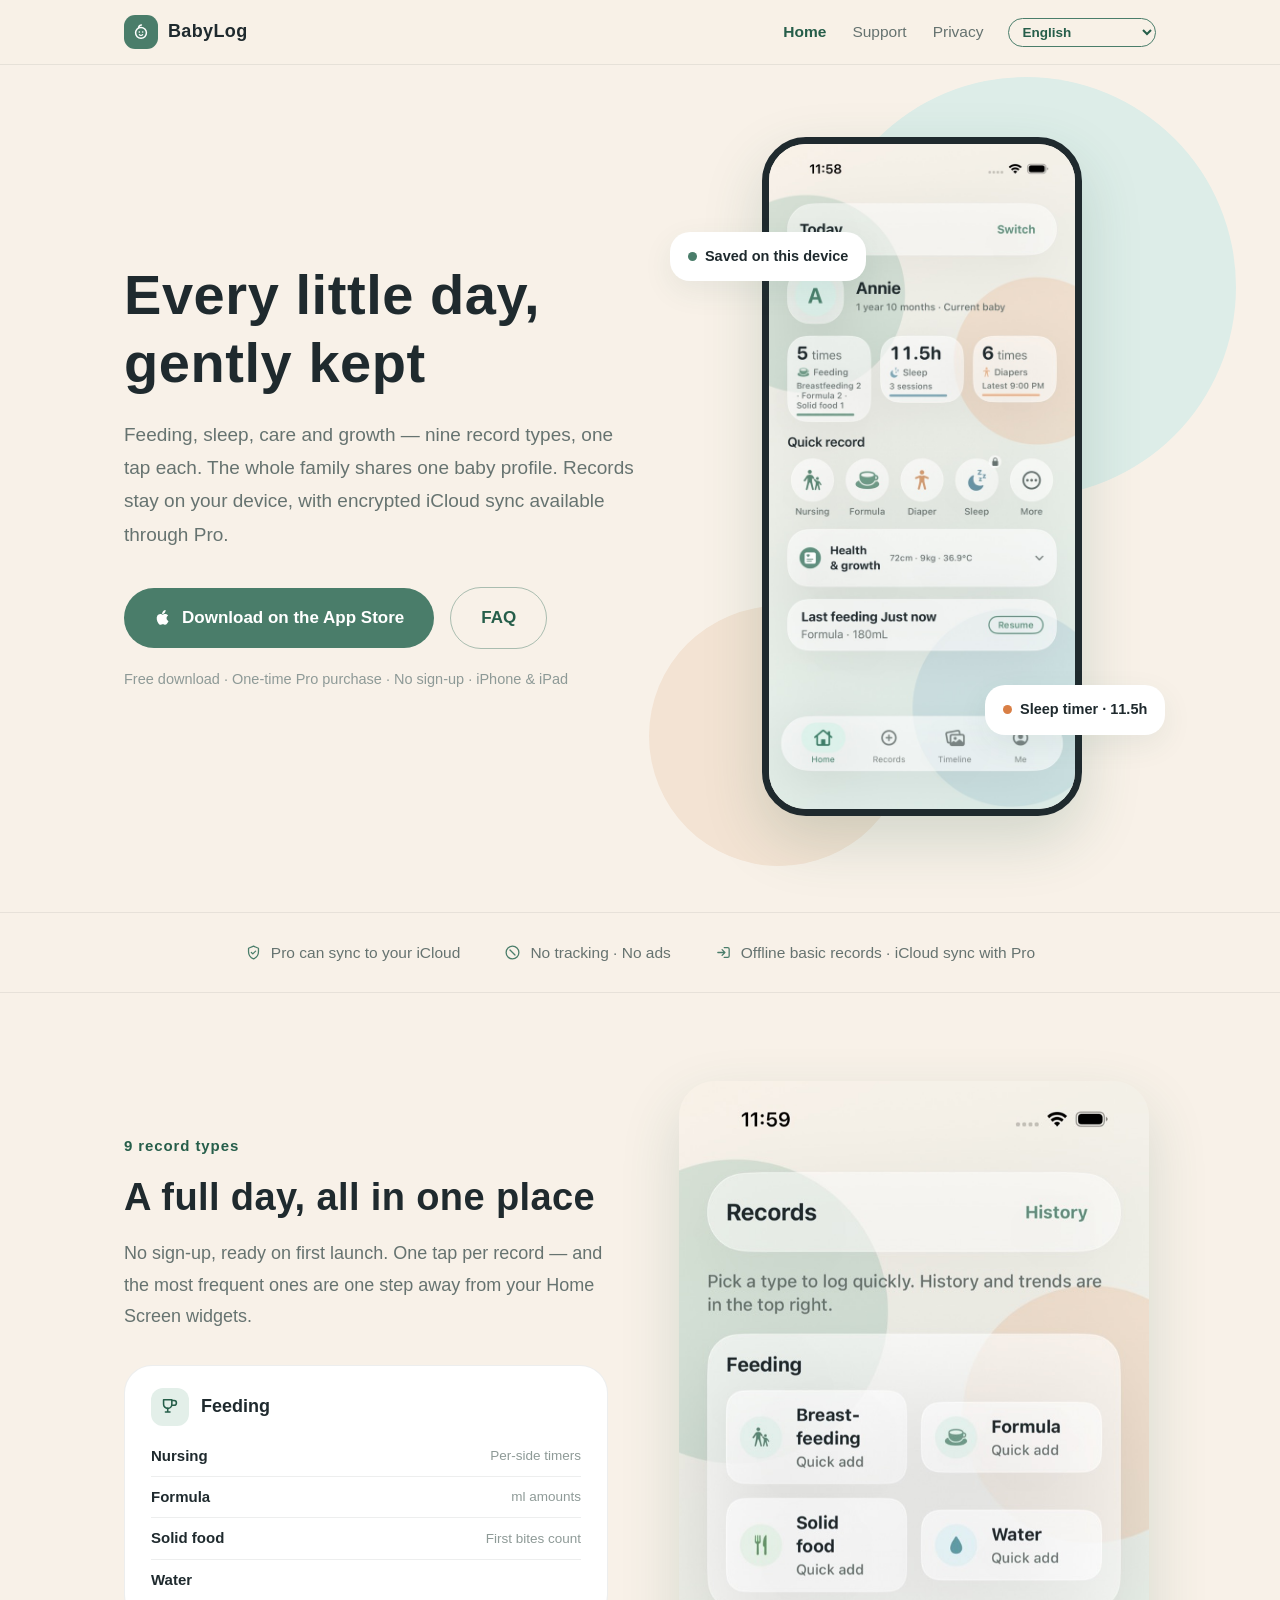
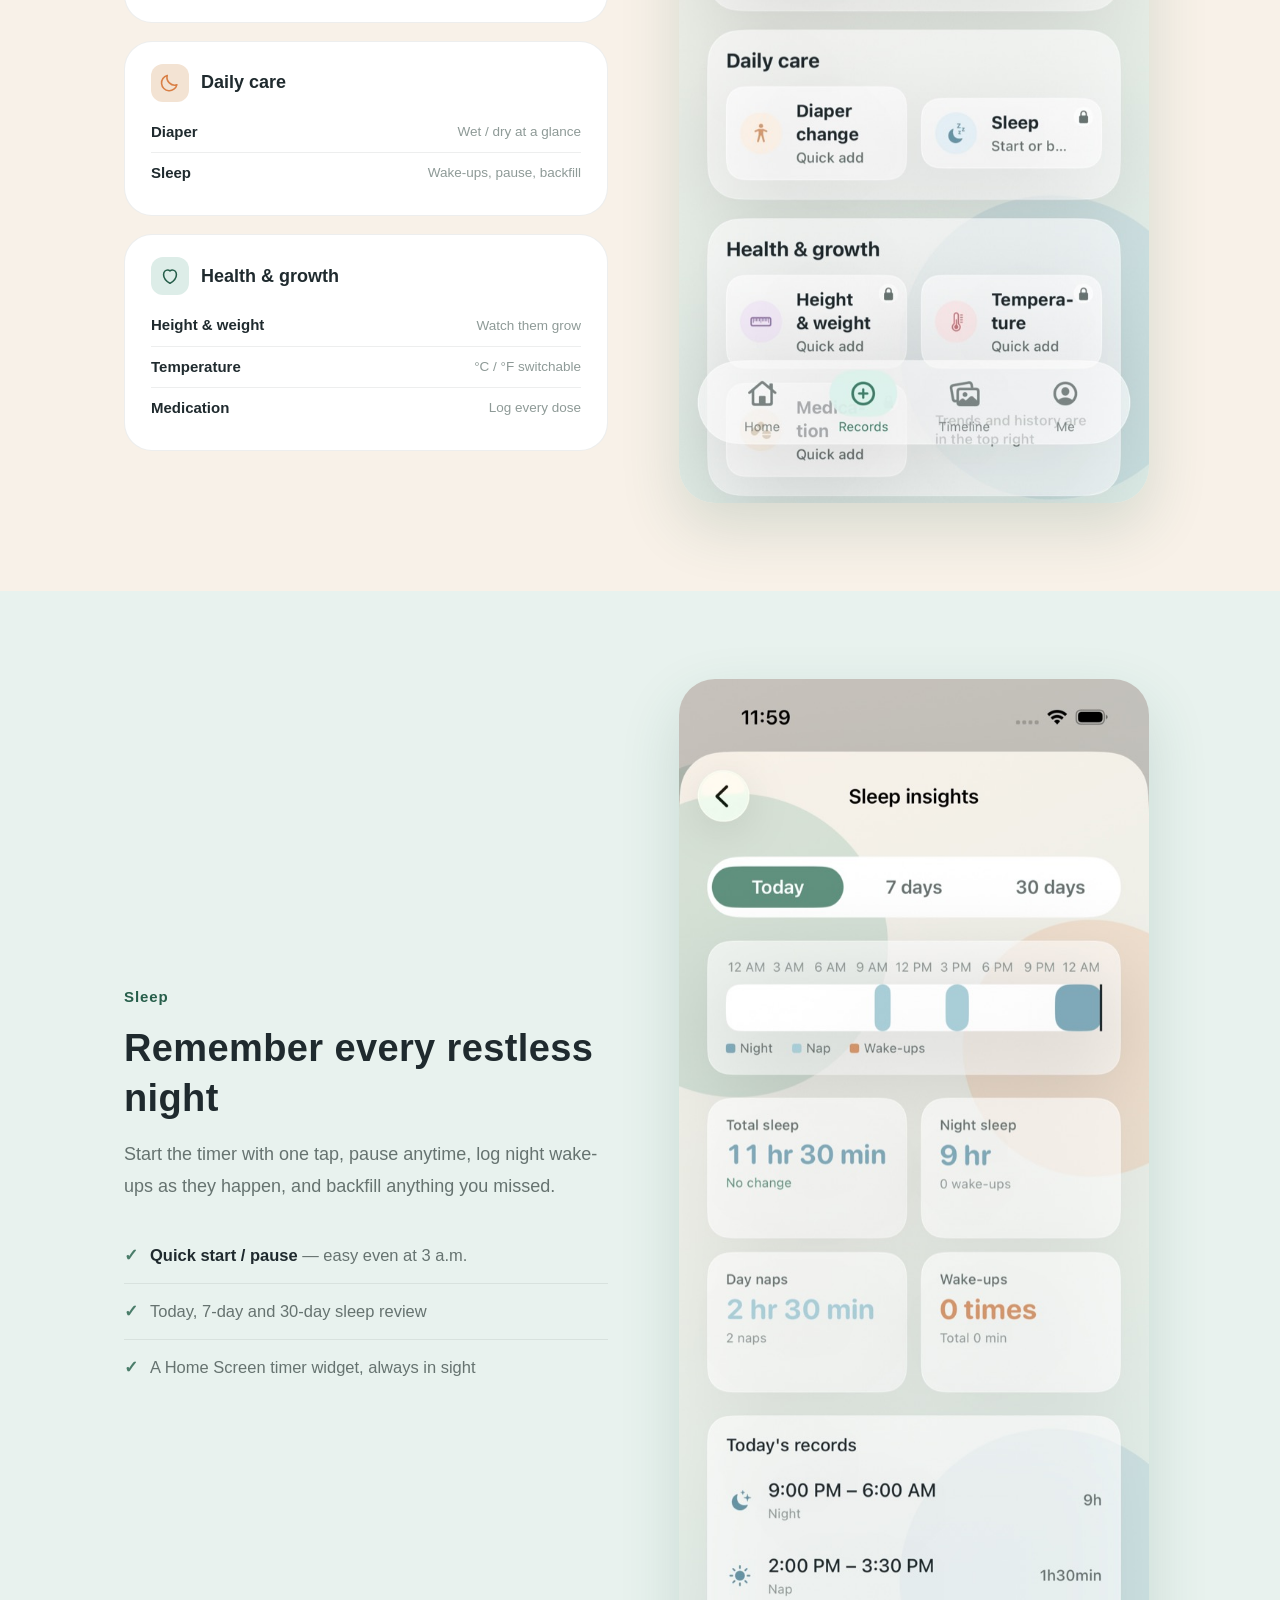
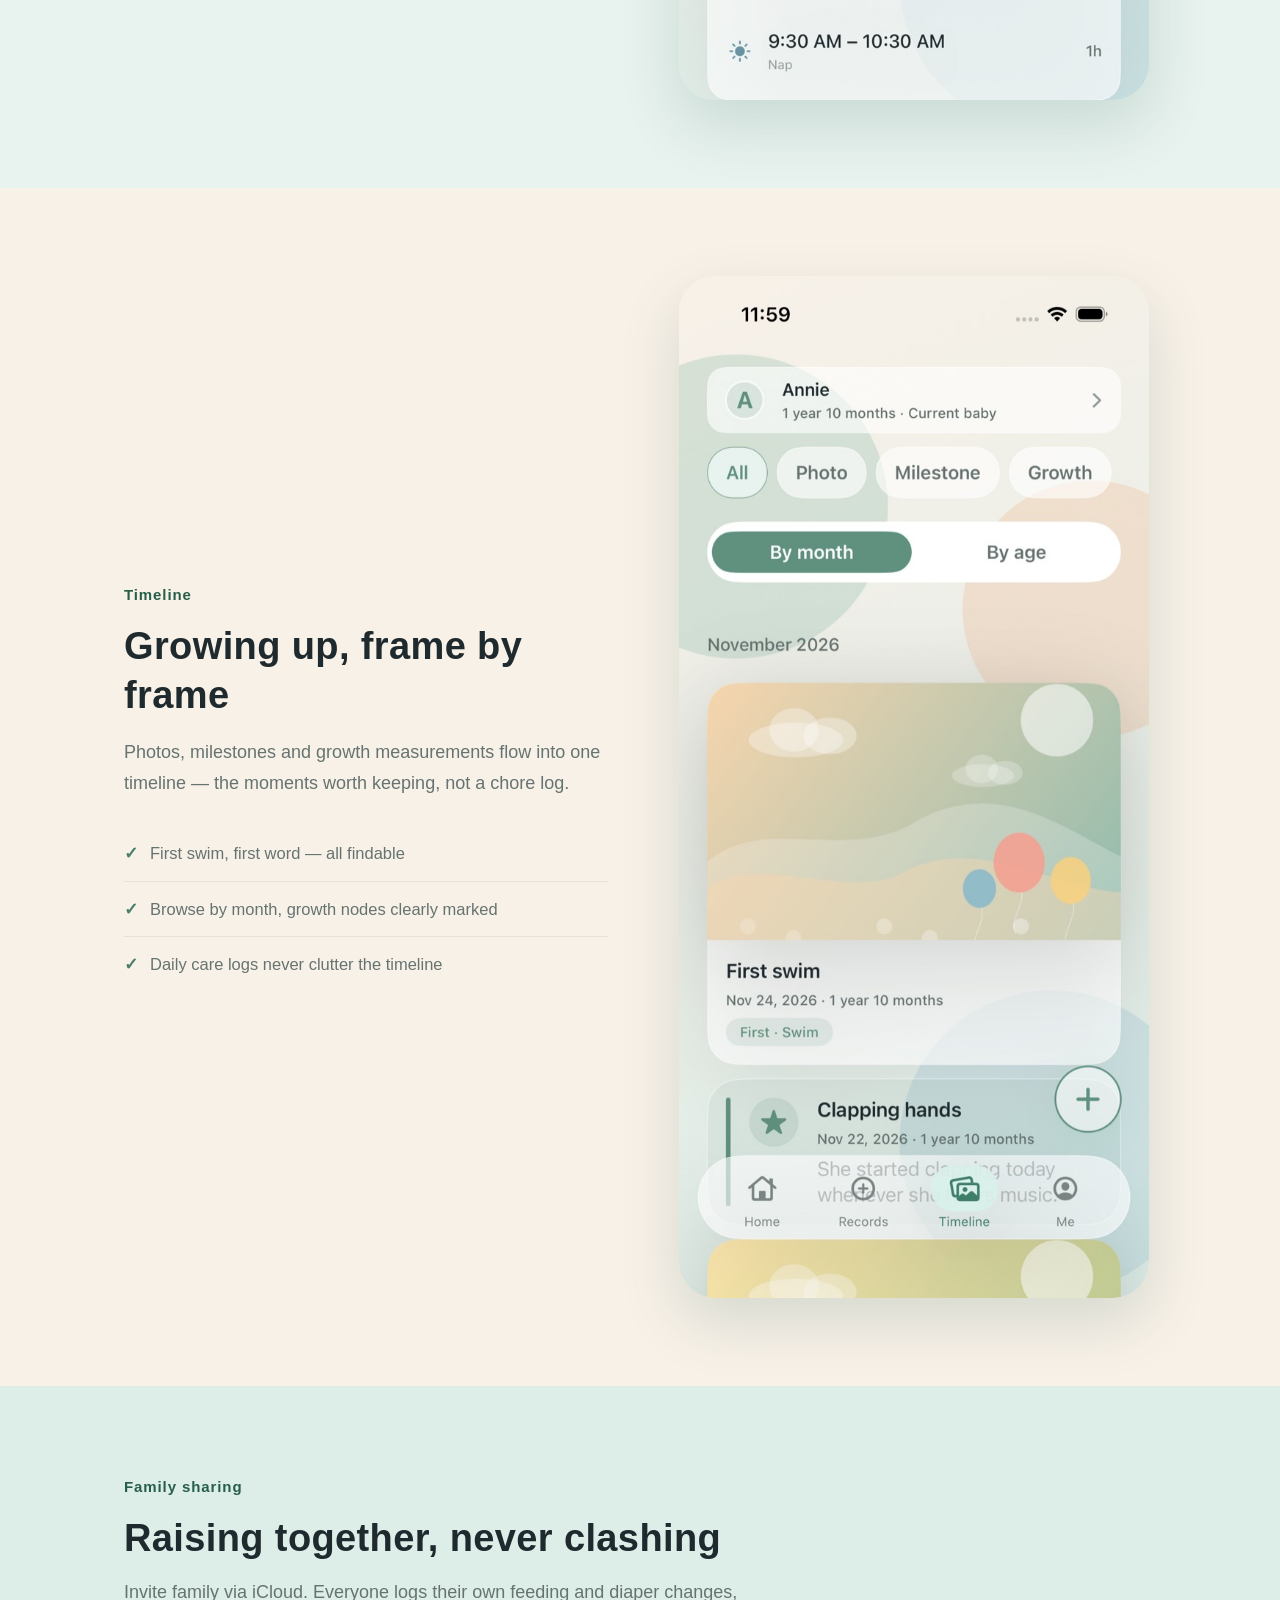
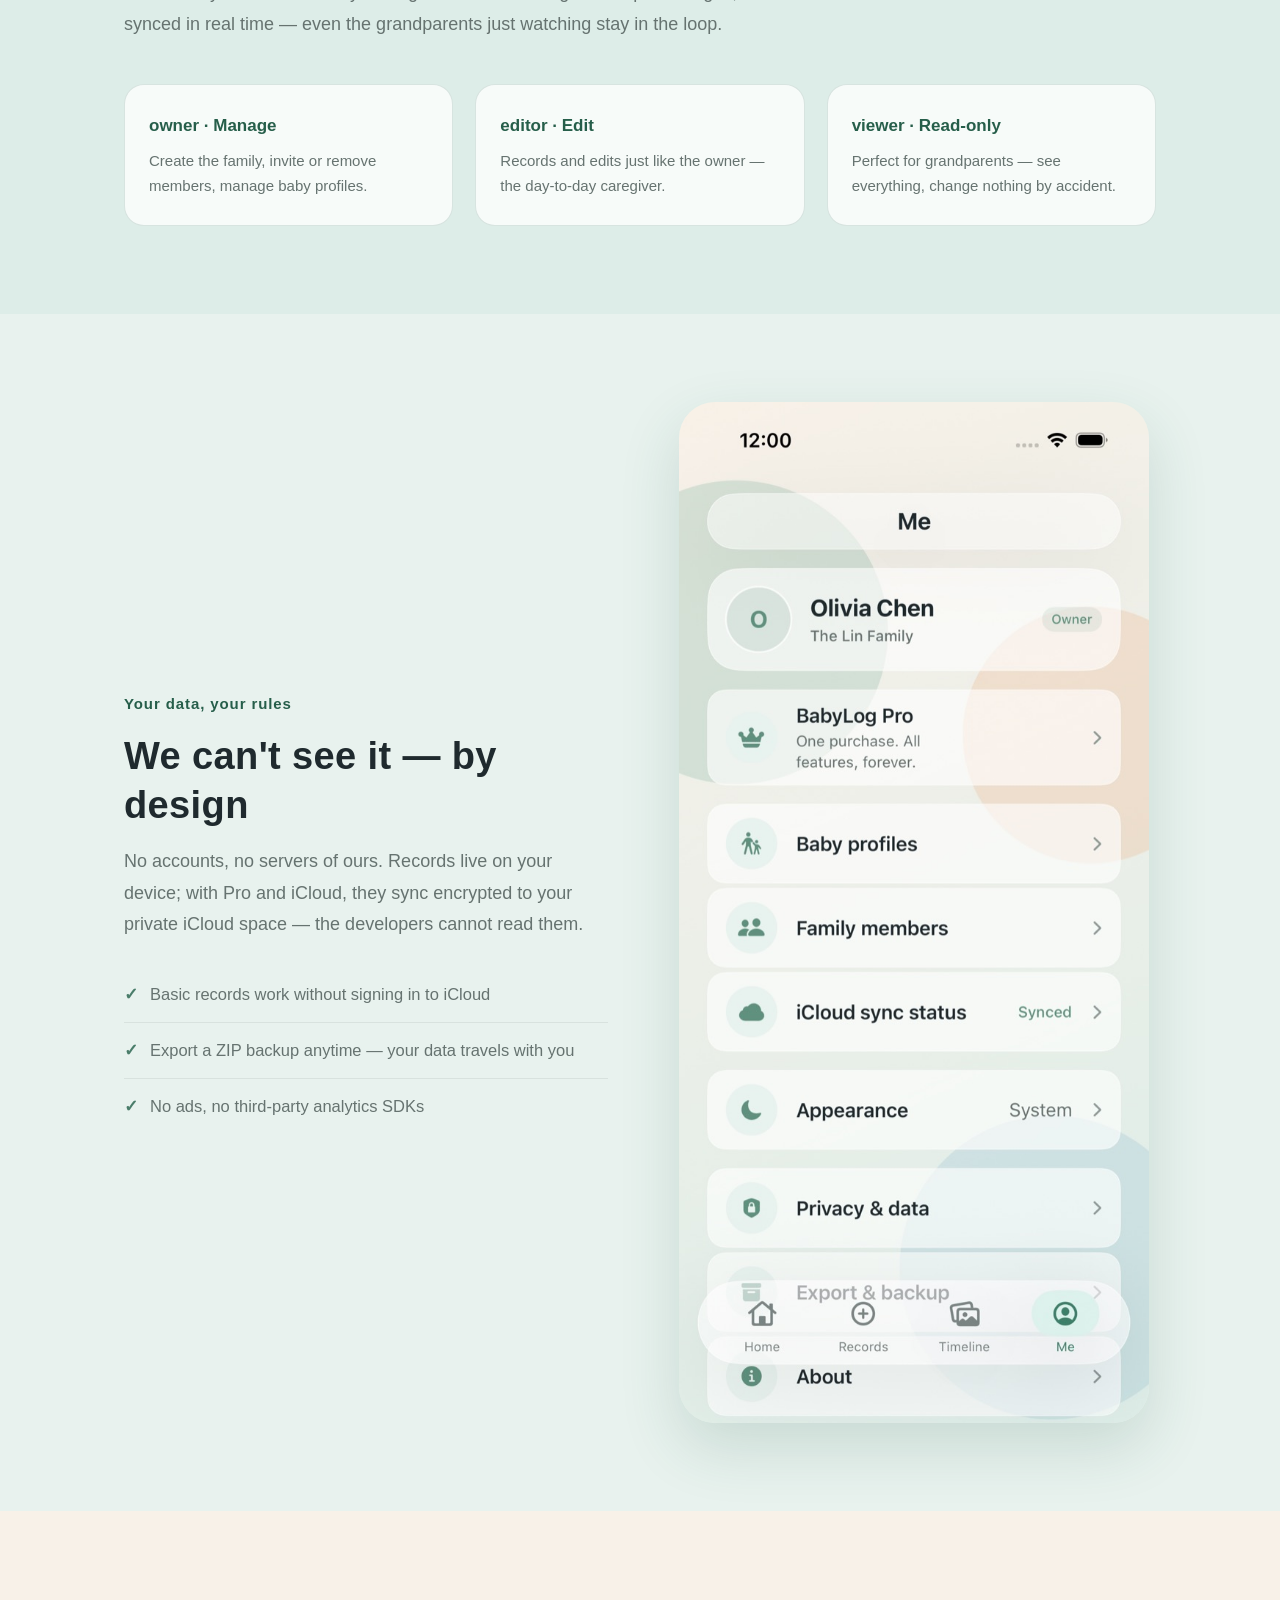
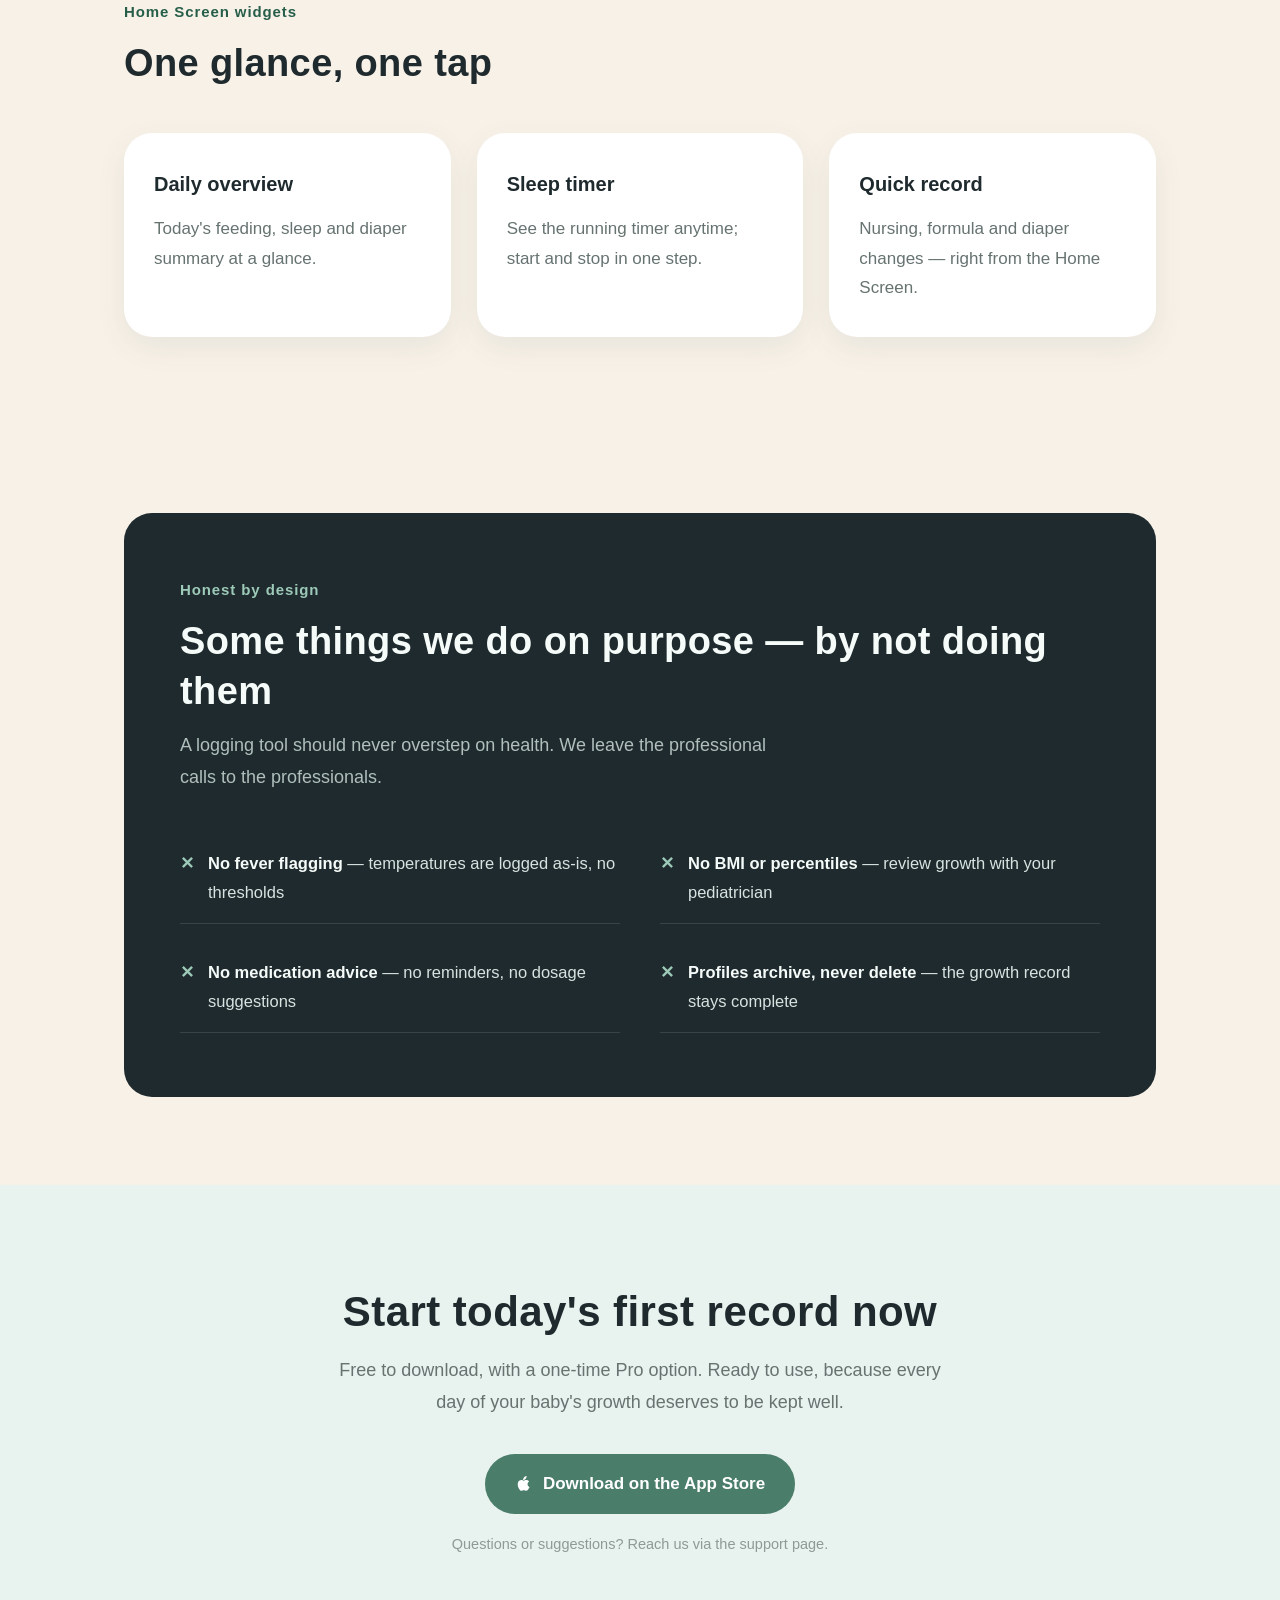
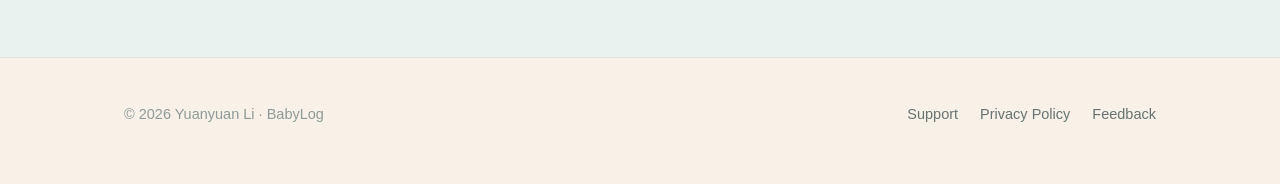
==== commit 8268bc3b: "Localize in-page screenshots per language Website images now follow the selected language: five app " ====
--- a/index.html
+++ b/index.html
@@ -57,7 +57,7 @@
       <div class="hero-visual">
         <span class="hero-blob blob-1" aria-hidden="true"></span>
         <span class="hero-blob blob-2" aria-hidden="true"></span>
-        <div class="phone"><img src="assets/ui-home.jpg" alt="宝宝印记首页截图：今日概览与快速记录" width="640" height="1356" data-i18n-alt="index.alt.home"></div>
+        <div class="phone"><img src="assets/ui-home.jpg" alt="宝宝印记首页截图：今日概览与快速记录" width="640" height="1391" data-i18n-alt="index.alt.home" data-i18n-src="index.img.home"></div>
         <div class="float-chip chip-a"><span class="dot"></span><span data-i18n="index.010_saved-on-this-device">已保存到本机</span></div>
         <div class="float-chip chip-b"><span class="dot"></span><span data-i18n="index.011_sleep-timer-11-5h">睡眠计时中 · 11.5h</span></div>
       </div>
@@ -108,7 +108,7 @@
         </div>
       </div>
       <div class="feature-media">
-        <img src="assets/ui-record.jpg" alt="记录页截图：3 组 9 类记录入口" loading="lazy" width="640" height="1356" data-i18n-alt="index.alt.record">
+        <img src="assets/ui-record.jpg" alt="记录页截图：3 组 9 类记录入口" loading="lazy" width="640" height="1391" data-i18n-alt="index.alt.record" data-i18n-src="index.img.record">
       </div>
     </div>
   </section>
@@ -117,7 +117,7 @@
   <section class="section section-tint">
     <div class="wrap feature rev">
       <div class="feature-media">
-        <img src="assets/ui-sleep.jpg" alt="睡眠分析截图：今日与 7 日、30 日回顾" loading="lazy" width="640" height="1356" data-i18n-alt="index.alt.sleep">
+        <img src="assets/ui-sleep.jpg" alt="睡眠分析截图：今日与 7 日、30 日回顾" loading="lazy" width="640" height="1391" data-i18n-alt="index.alt.sleep" data-i18n-src="index.img.sleep">
       </div>
       <div>
         <p class="kicker" data-i18n="index.029_sleep">睡眠</p>
@@ -146,7 +146,7 @@
         </ul>
       </div>
       <div class="feature-media">
-        <img src="assets/ui-timeline.jpg" alt="时间线截图：照片、里程碑与成长节点" loading="lazy" width="640" height="1356" data-i18n-alt="index.alt.timeline">
+        <img src="assets/ui-timeline.jpg" alt="时间线截图：照片、里程碑与成长节点" loading="lazy" width="640" height="1391" data-i18n-alt="index.alt.timeline" data-i18n-src="index.img.timeline">
       </div>
     </div>
   </section>
@@ -178,7 +178,7 @@
   <section class="section section-tint">
     <div class="wrap feature rev">
       <div class="feature-media">
-        <img src="assets/ui-family.jpg" alt="「我的」页截图：iCloud 同步状态、隐私与数据、导出与备份" loading="lazy" width="640" height="1356" data-i18n-alt="index.alt.family">
+        <img src="assets/ui-family.jpg" alt="「我的」页截图：iCloud 同步状态、隐私与数据、导出与备份" loading="lazy" width="640" height="1391" data-i18n-alt="index.alt.family" data-i18n-src="index.img.family">
       </div>
       <div>
         <p class="kicker" data-i18n="index.060_your-data-your-rules">数据只属于你</p>
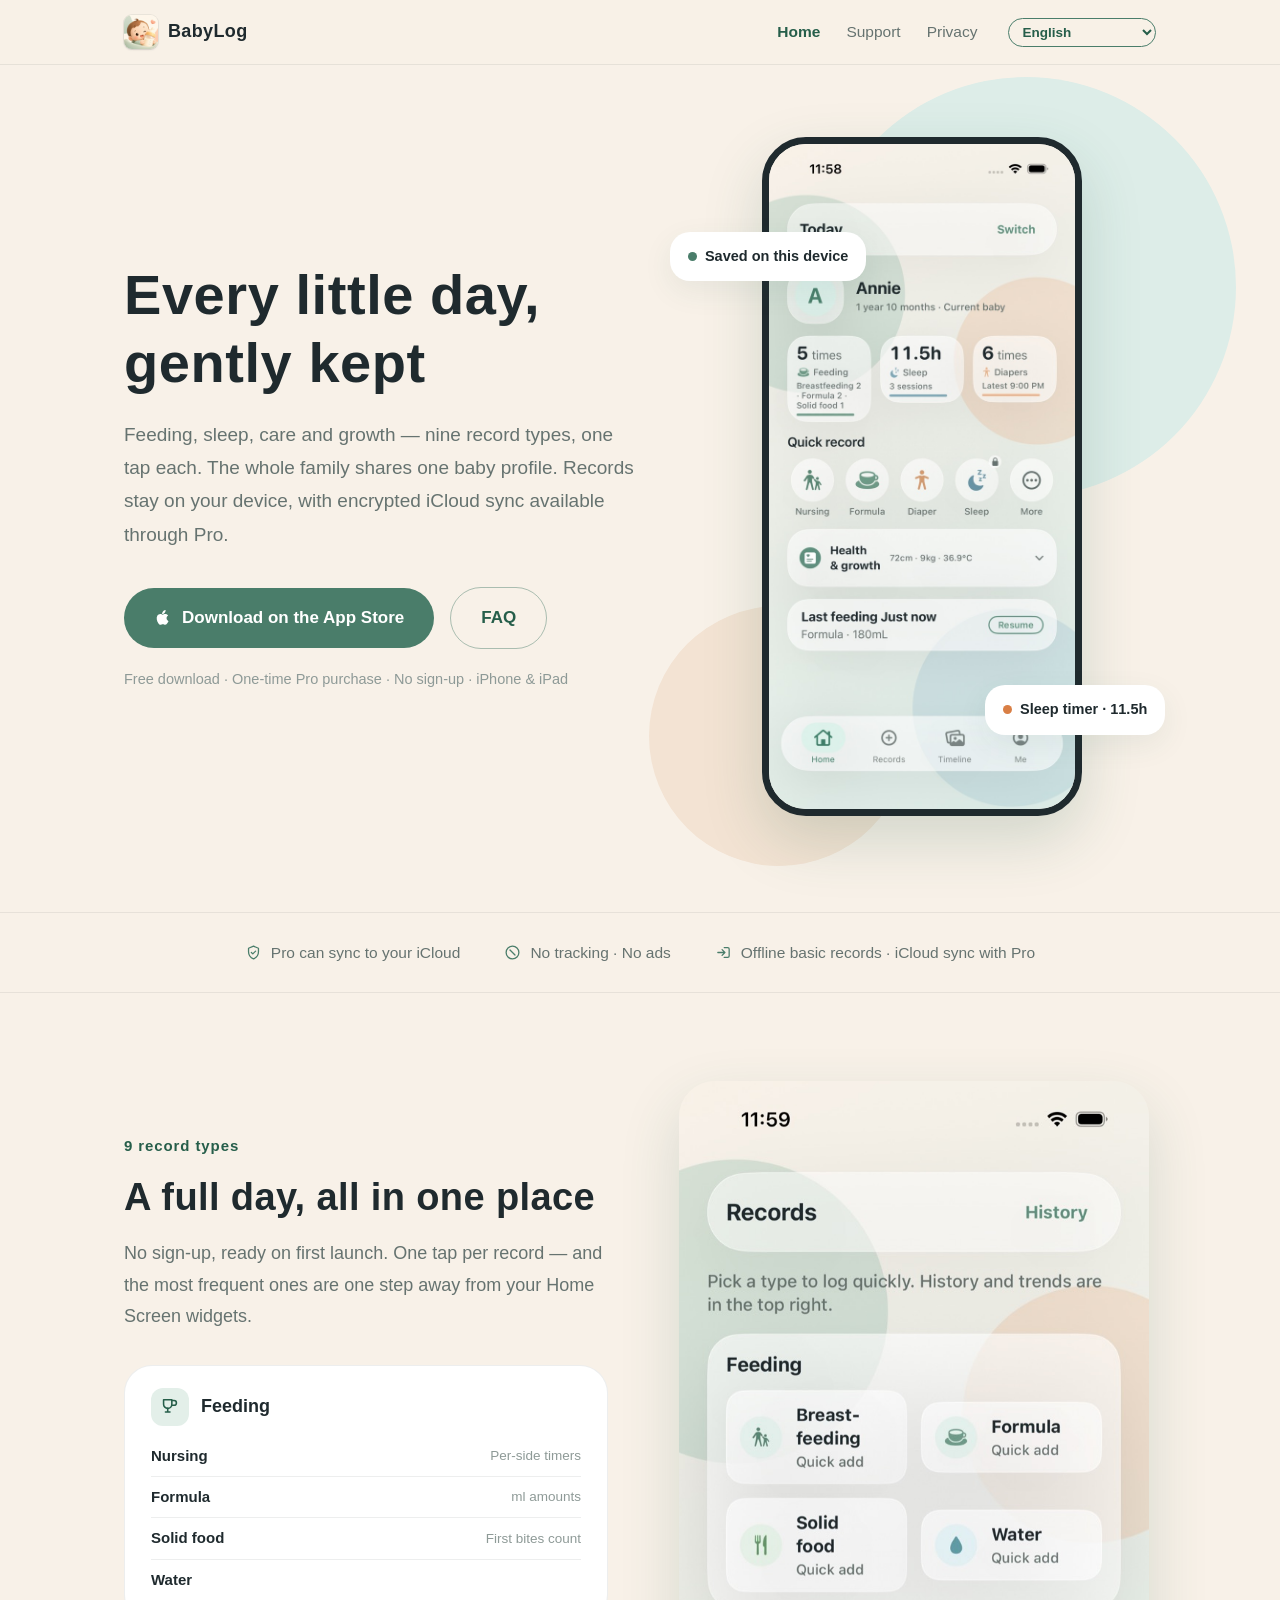
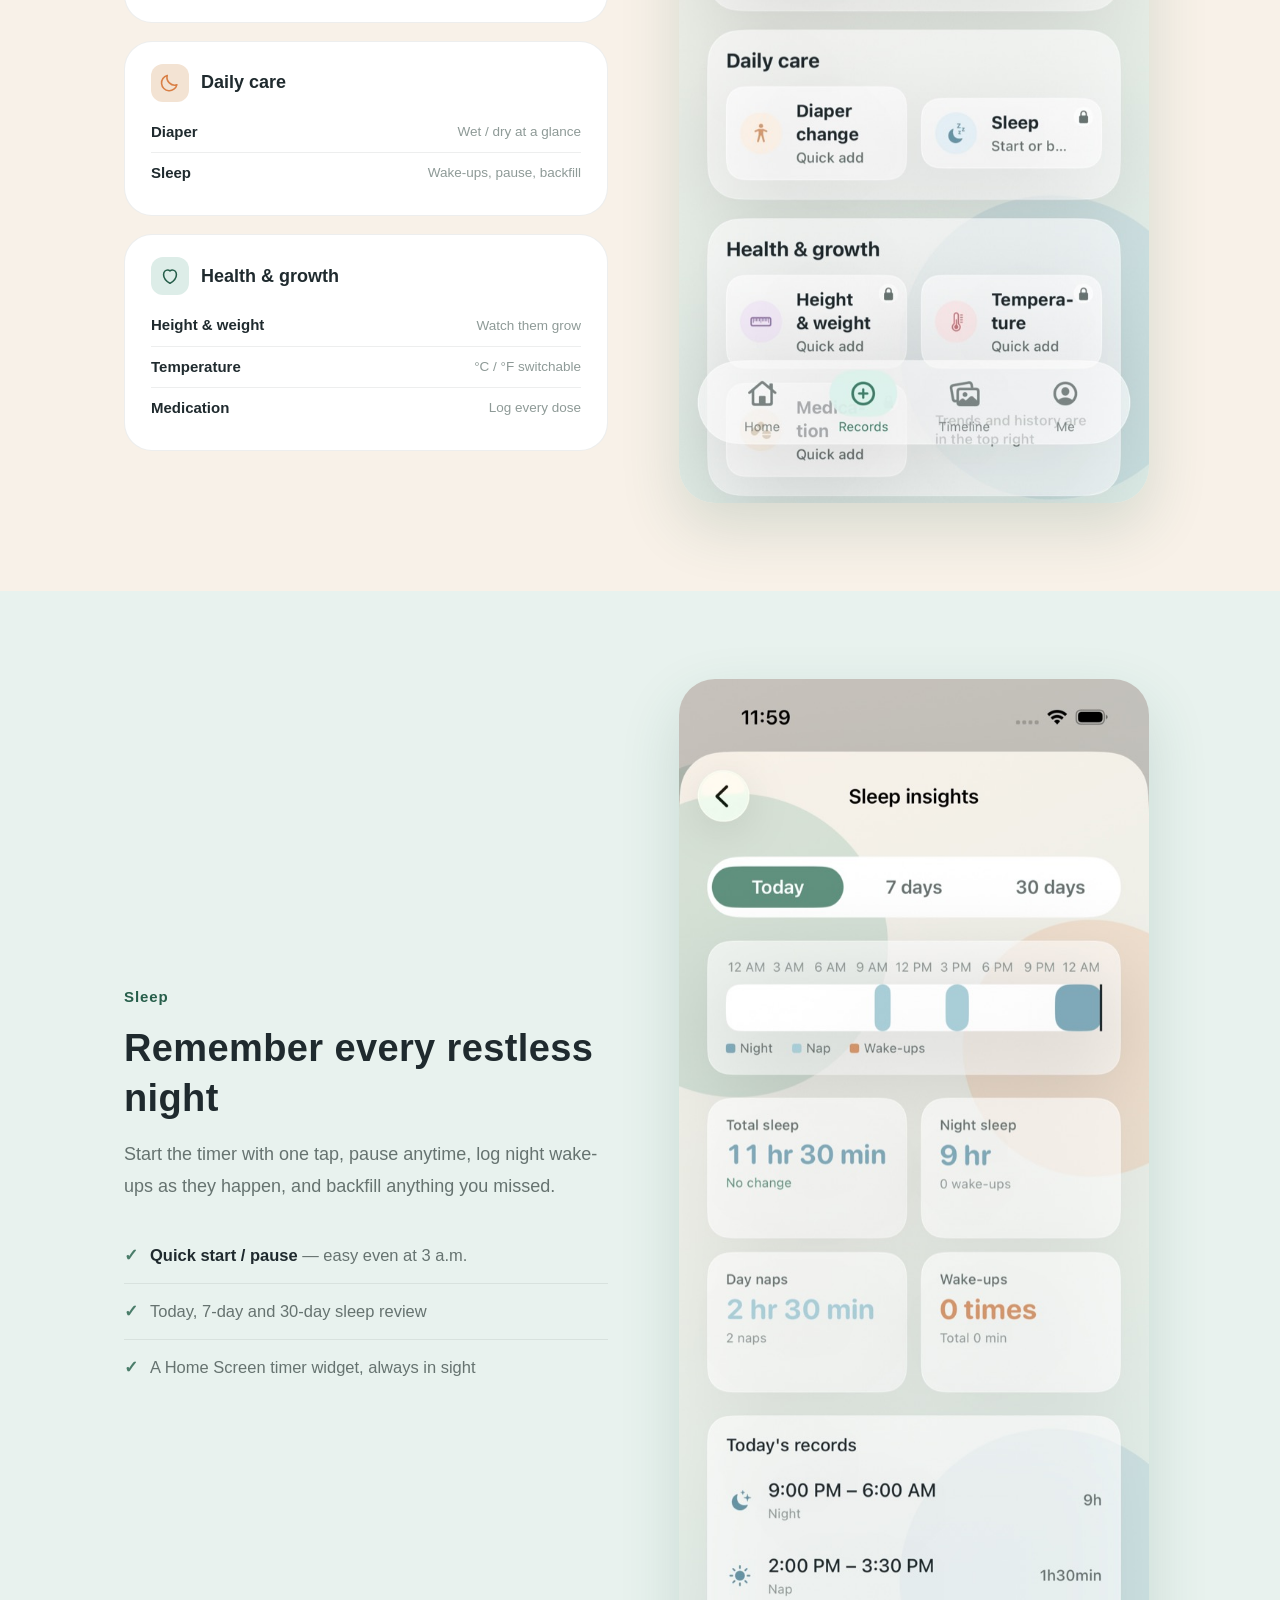
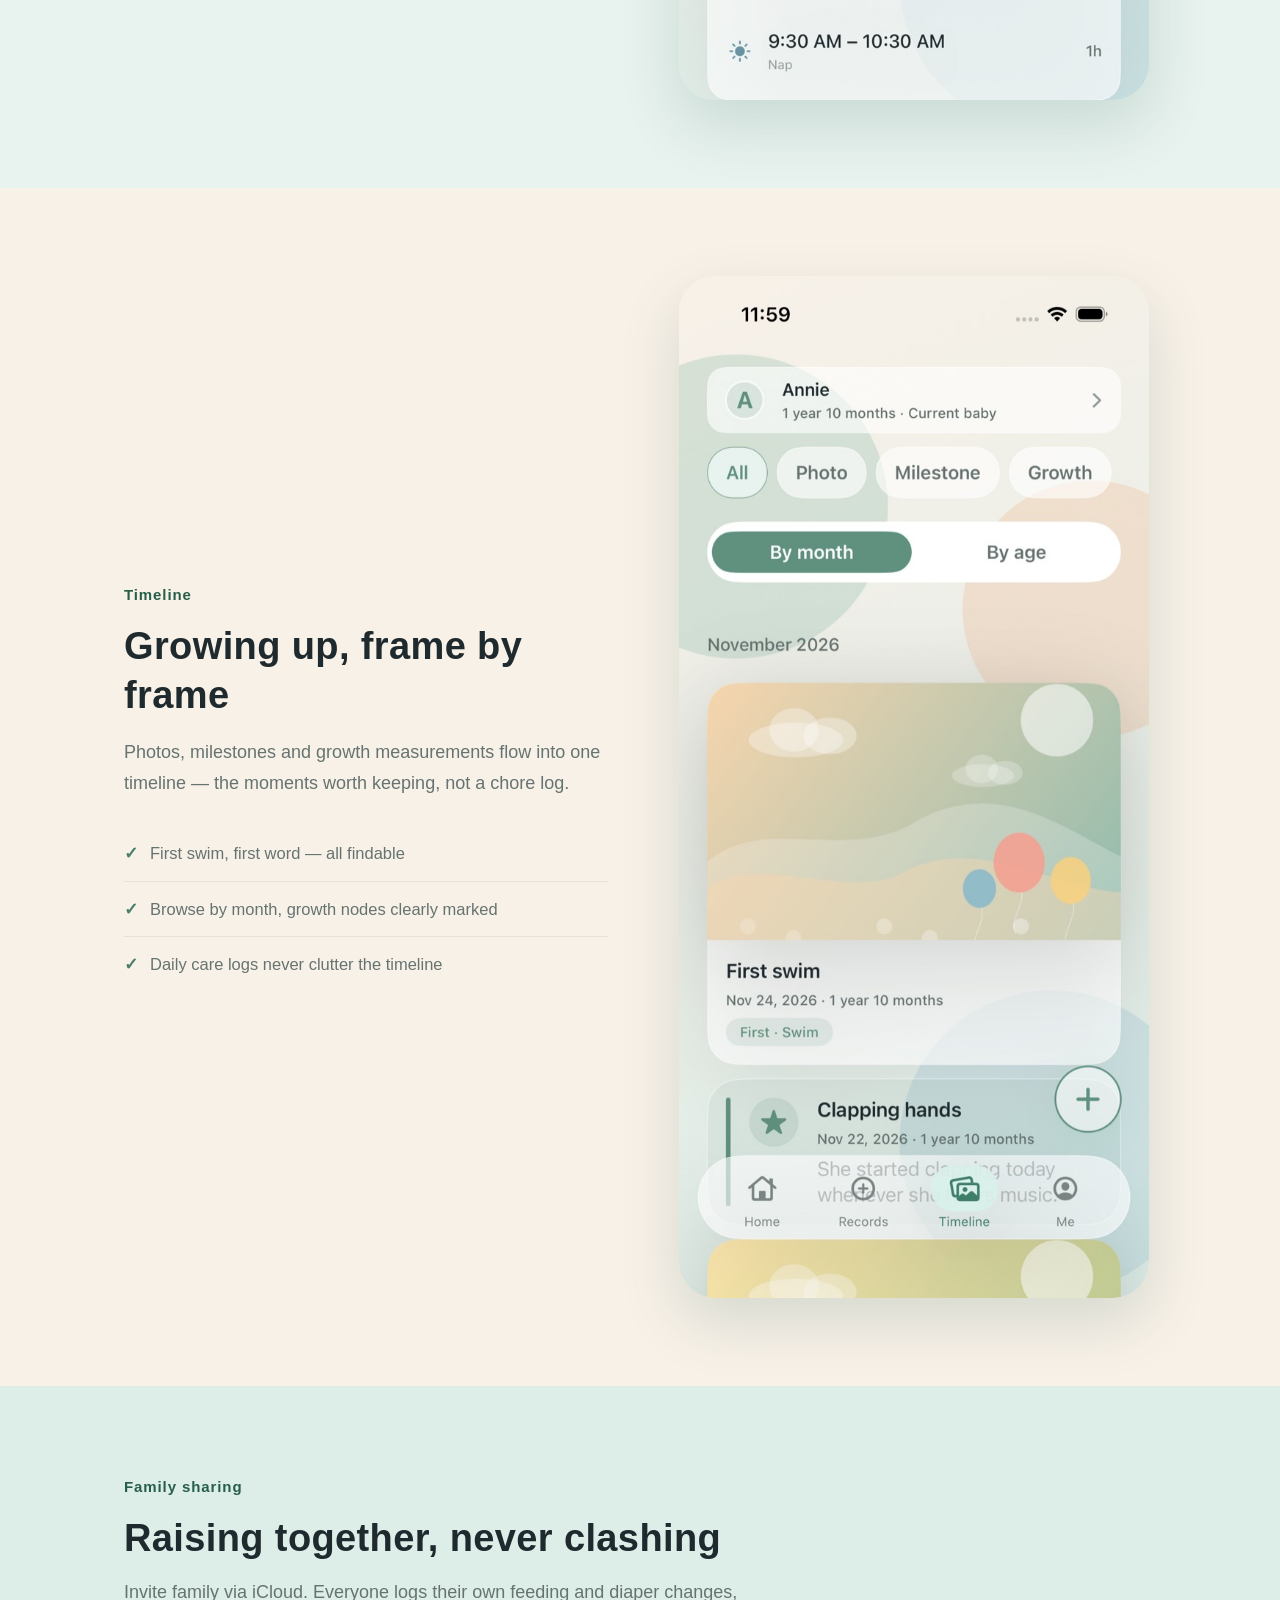
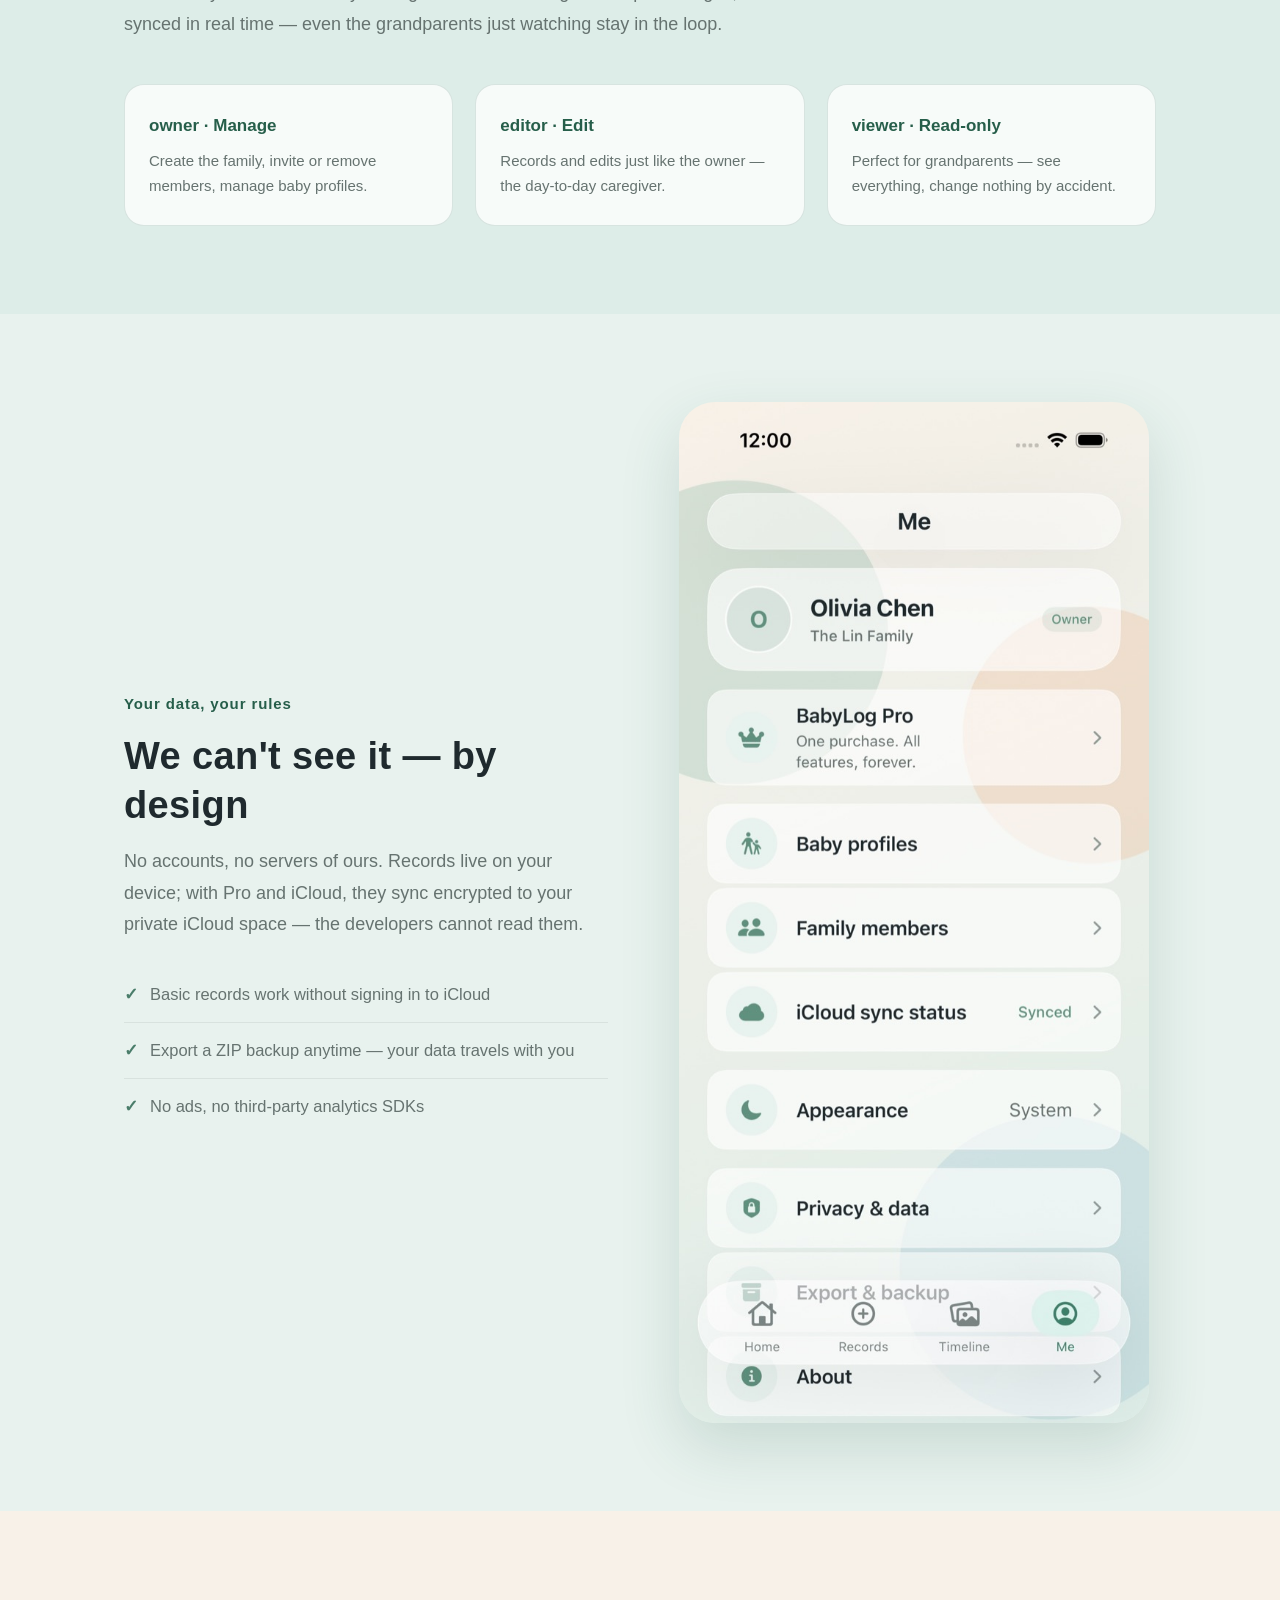
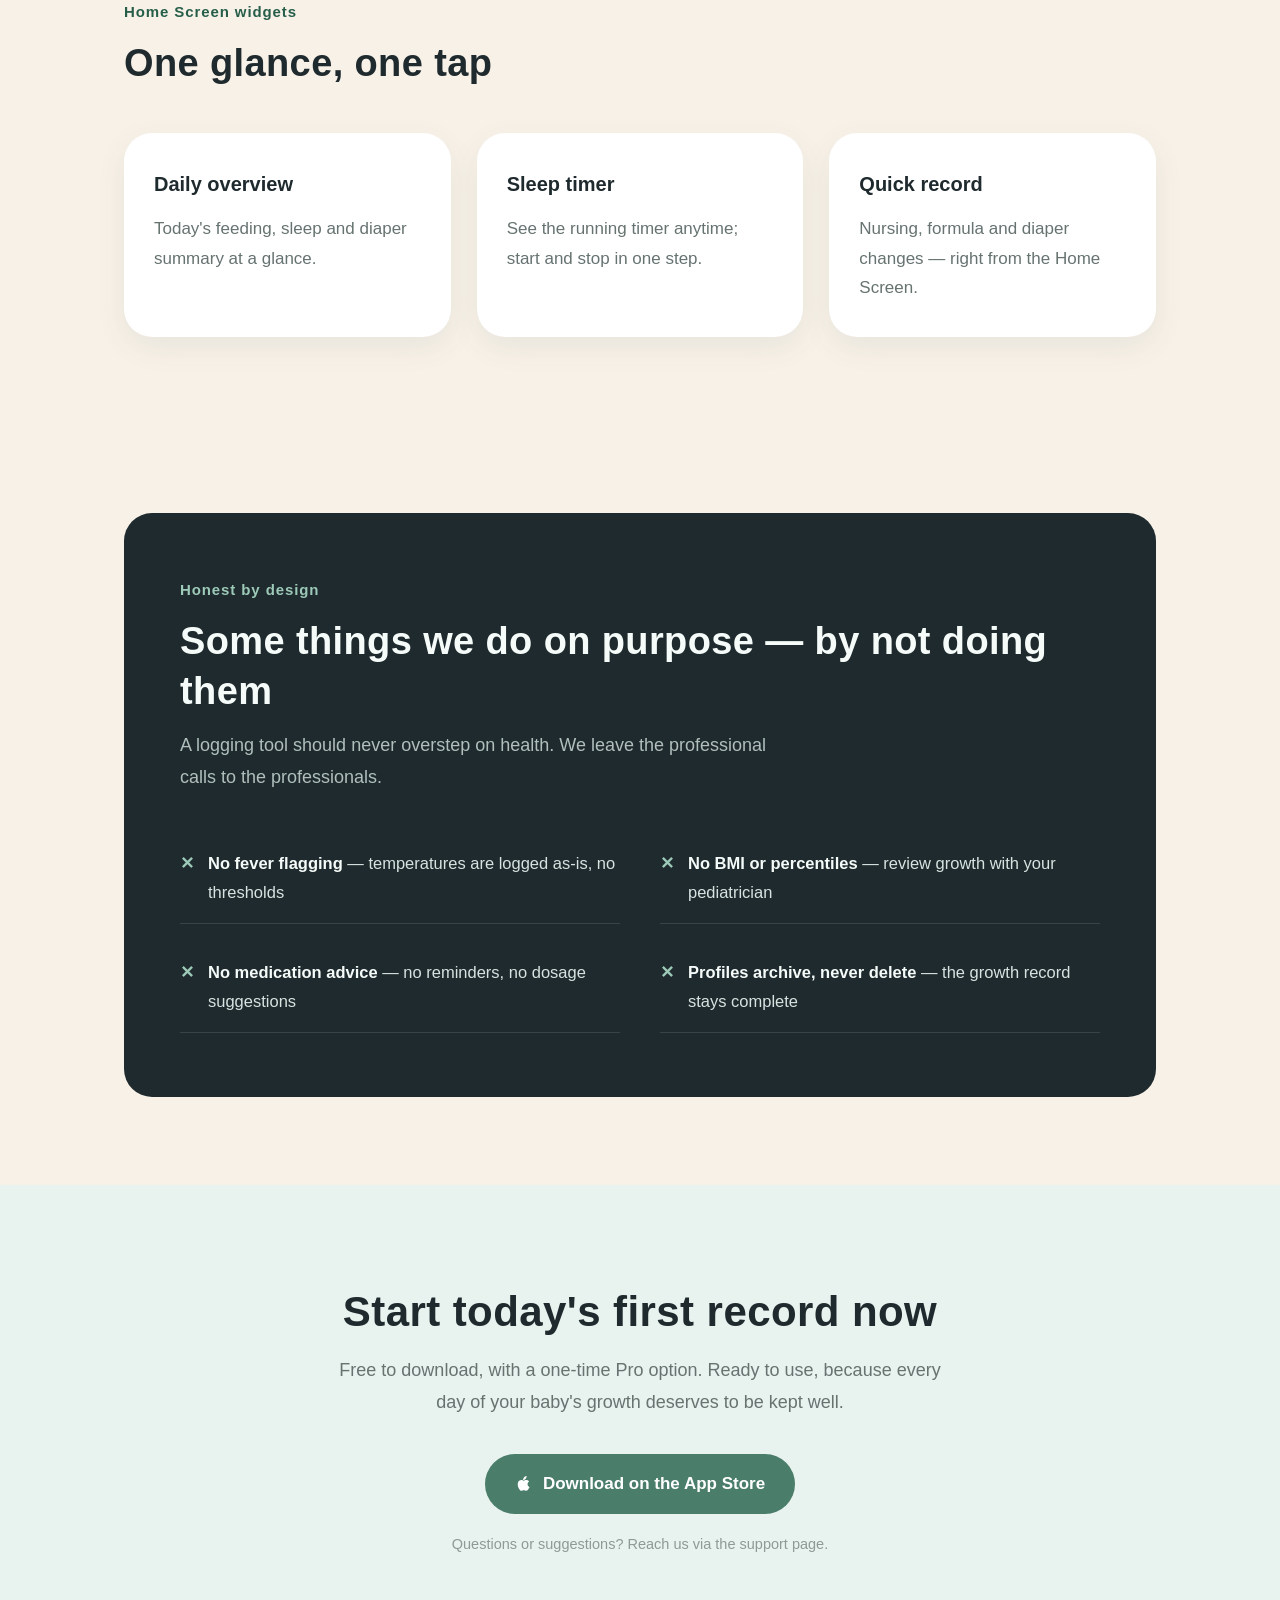
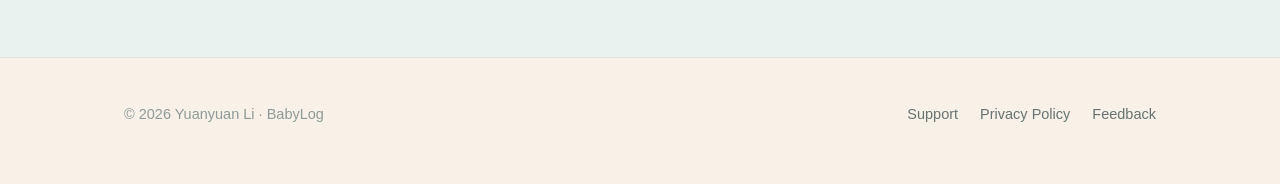
==== commit 40b99f0f: "适配调整 适配调整" ====
--- a/index.html
+++ b/index.html
@@ -9,32 +9,31 @@
 <meta property="og:description" data-i18n-content="index.og.description" content="为爸爸妈妈准备的育儿记录本。9 类记录、成长时间线、家庭共享，数据只属于你。">
 <meta property="og:type" content="website">
 <link rel="stylesheet" href="assets/site.css">
-<link rel="icon" href="data:image/svg+xml,%3Csvg xmlns='http://www.w3.org/2000/svg' viewBox='0 0 64 64'%3E%3Crect width='64' height='64' rx='16' fill='%234A7D6A'/%3E%3Ccircle cx='32' cy='36' r='14' fill='%23fff'/%3E%3Ccircle cx='27' cy='34' r='2.5' fill='%234A7D6A'/%3E%3Ccircle cx='37' cy='34' r='2.5' fill='%234A7D6A'/%3E%3Cpath d='M27 41c2 2.4 8 2.4 10 0' stroke='%234A7D6A' stroke-width='2.4' stroke-linecap='round' fill='none'/%3E%3C/svg%3E">
+<link rel="icon" type="image/png" sizes="180x180" href="assets/app-icon.png">
+<link rel="apple-touch-icon" href="assets/app-icon.png">
 </head>
 <body>
 
 <header class="site-header">
   <div class="wrap nav">
     <a class="brand" href="index.html">
-      <span class="brand-mark" aria-hidden="true">
-        <svg width="20" height="20" viewBox="0 0 24 24" fill="none"><circle cx="12" cy="13" r="6.5" stroke="currentColor" stroke-width="1.8"/><circle cx="10" cy="12" r="1" fill="currentColor"/><circle cx="14" cy="12" r="1" fill="currentColor"/><path d="M10 15.2c1 1.2 3 1.2 4 0" stroke="currentColor" stroke-width="1.4" stroke-linecap="round"/><path d="M9 6.5C9.5 4.8 11 3.5 12.5 3.5" stroke="currentColor" stroke-width="1.8" stroke-linecap="round"/></svg>
-      </span>
+      <img class="brand-mark" src="assets/app-icon.png" alt="" width="34" height="34">
       <span data-i18n="index.001_babylog">宝宝印记</span>
     </a>
     <nav class="nav-links" aria-label="主导航" data-i18n-aria="common.aria.mainNav">
       <a href="index.html" aria-current="page" data-i18n="index.002_home">首页</a>
       <a href="support.html" data-i18n="index.003_support">技术支持</a>
       <a href="privacy.html" data-i18n="index.004_privacy">隐私政策</a>
-      <select class="lang-select" aria-label="语言 / Language" data-i18n-aria="common.aria.language">
-        <option value="zh-Hans">简体中文</option>
-        <option value="zh-TW">繁體中文（台灣）</option>
-        <option value="zh-HK">繁體中文（香港）</option>
-        <option value="zh-MO">繁體中文（澳門）</option>
-        <option value="en">English</option>
-        <option value="ja">日本語</option>
-        <option value="ko">한국어</option>
-      </select>
     </nav>
+    <select class="lang-select" aria-label="语言 / Language" data-i18n-aria="common.aria.language">
+      <option value="zh-Hans">简体中文</option>
+      <option value="zh-TW">繁體中文（台灣）</option>
+      <option value="zh-HK">繁體中文（香港）</option>
+      <option value="zh-MO">繁體中文（澳門）</option>
+      <option value="en">English</option>
+      <option value="ja">日本語</option>
+      <option value="ko">한국어</option>
+    </select>
   </div>
 </header>
 
--- a/assets/site.css
+++ b/assets/site.css
@@ -69,15 +69,14 @@
   text-decoration: none; letter-spacing: 0.02em;
 }
 .brand-mark {
-  width: 34px; height: 34px; border-radius: 11px;
-  background: var(--sage);
-  display: grid; place-items: center;
-  color: #fff; flex: none;
+  width: 34px; height: 34px; border-radius: 8px; /* 与 iOS 图标圆角比例一致（边长约 22%） */
+  object-fit: cover; flex: none;
+  box-shadow: 0 0 0 1px rgba(31, 42, 46, 0.06), 0 1px 2px rgba(31, 42, 46, 0.12);
 }
 .nav-links { display: flex; gap: 22px; margin-left: auto; align-items: center; }
 .nav-links a {
   color: var(--sub); text-decoration: none; font-size: 15.5px; font-weight: 500;
-  padding: 6px 2px;
+  padding: 6px 2px; white-space: nowrap;
 }
 .nav-links a:hover { color: var(--sage-deep); }
 .nav-links a[aria-current="page"] { color: var(--sage-deep); font-weight: 600; }
@@ -343,9 +342,38 @@
   .hero { padding: 48px 0 72px; }
 }
 @media (max-width: 560px) {
-  .nav { gap: 14px; }
-  .nav-links { gap: 14px; }
-  .nav-links a { font-size: 14px; }
+  /* 顶栏两行：品牌 + 语言选择器 / 页面链接 */
+  .nav {
+    height: auto; flex-wrap: wrap; align-items: center;
+    gap: 4px 8px; padding: 8px 24px; /* .nav 同时是 .wrap，保留左右 24px */
+  }
+  .brand { margin-right: auto; flex: none; } /* 品牌不参与压缩，换语言也不会被挤换行 */
+  .nav-links {
+    order: 2; width: 100%; margin-left: -6px;
+    flex-wrap: wrap; gap: 4px 18px;
+  }
+  .nav-links a { font-size: 14px; padding: 10px 6px; } /* 点击区 ≥ 24×40px */
+  .lang-select {
+    order: 1; font-size: 16px; /* ≥16px 避免 iOS 聚焦时自动放大 */
+    padding: 7px 10px;
+    /* 两行内放得下：100vw - 左右各 24px - 品牌最宽约 122px - 8px 间距 - 余量 */
+    max-width: min(10.5em, calc(100vw - 180px));
+  }
+
+  /* 手机端留白收紧 */
+  .section { padding: 52px 0; }
+  .hero { padding: 36px 0 56px; }
+  .cta-band { padding: 64px 0; }
+  .page-head { padding: 44px 0 12px; }
+  .group-card { padding: 26px 20px; }
+  .groups.stack .group-card { padding: 20px 18px; }
+  .role { padding: 22px 18px; }
+  .honest { padding: 36px 22px; border-radius: 22px; }
+  .contact-card { padding: 28px 22px; }
+  .faq summary { padding: 17px 18px; }
+  .faq .faq-body { padding: 0 18px 18px; }
+  .footer-row a { padding: 6px 0; }
+
   .shots { grid-template-columns: 1fr; }
   .float-chip { display: none; }
 }
